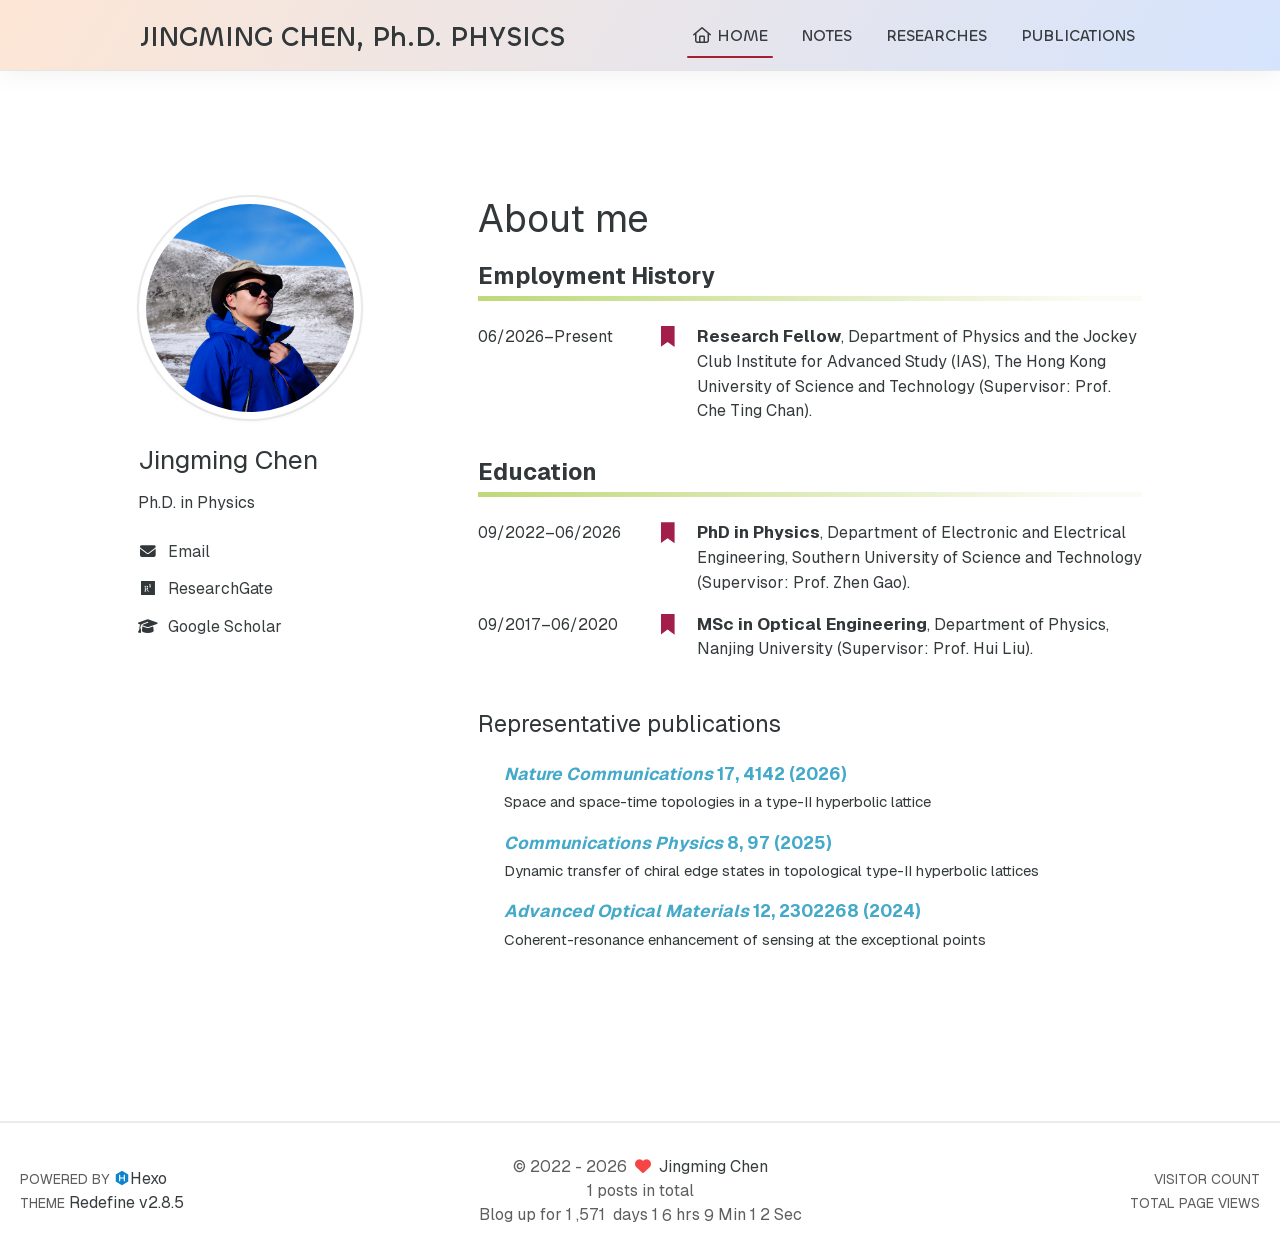
==== index.html @ dfb1746c "Site updated: 2026-08-11 18:48:01" ====
<!DOCTYPE html>
<html lang="en">
<head>
    <meta charset="utf-8">
    <meta name="viewport" content="width=device-width, initial-scale=1">
    <meta name="keywords" content="topological physics, photonics, acoustics, hyperbolic lattices">
    
    <meta name="author" content="Jingming Chen">
    
    <!-- Completely eliminate flash of wrong theme -->
    <script>
        (function() {
            const THEME_KEY = "REDEFINE-THEME-STATUS";
            const DARK = "dark", LIGHT = "light";
            
            // Get preferred theme
            function getTheme() {
                try {
                    const saved = localStorage.getItem(THEME_KEY);
                    if (saved) {
                        const { isDark } = JSON.parse(saved);
                        return isDark ? DARK : LIGHT;
                    }
                } catch (e) {}
                
                return matchMedia("(prefers-color-scheme: dark)").matches ? DARK : LIGHT;
            }
            
            // Apply theme to document
            function applyTheme(theme) {
                const isDark = theme === DARK;
                const root = document.documentElement;
                
                // Set data attribute for CSS variables
                root.setAttribute("data-theme", theme);
                
                // Set classes for compatibility
                root.classList.add(theme);
                root.classList.remove(isDark ? LIGHT : DARK);
                root.style.colorScheme = theme;
            }
            
            // Initial application
            const theme = getTheme();
            applyTheme(theme);
            
            // Listen for system preference changes
            matchMedia("(prefers-color-scheme: dark)").addEventListener("change", ({ matches }) => {
                // Only update if using system preference (no localStorage entry)
                if (!localStorage.getItem(THEME_KEY)) {
                    applyTheme(matches ? DARK : LIGHT);
                }
            });
            
            // Set body classes once DOM is ready
            if (document.readyState !== "loading") {
                document.body.classList.add(theme + "-mode");
            } else {
                document.addEventListener("DOMContentLoaded", () => {
                    document.body.classList.add(theme + "-mode");
                    document.body.classList.remove((theme === DARK ? LIGHT : DARK) + "-mode");
                });
            }
        })();
    </script>
    
    <!-- Critical CSS to prevent flash -->
    <style>
        :root[data-theme="dark"] {
            --background-color: #202124;
            --background-color-transparent: rgba(32, 33, 36, 0.6);
            --second-background-color: #2d2e32;
            --third-background-color: #34353a;
            --third-background-color-transparent: rgba(32, 33, 36, 0.6);
            --primary-color: #0066CC;
            --first-text-color: #ffffff;
            --second-text-color: #eeeeee;
            --third-text-color: #bebec6;
            --fourth-text-color: #999999;
            --default-text-color: #bebec6;
            --invert-text-color: #373D3F;
            --border-color: rgba(255, 255, 255, 0.08);
            --selection-color: #0066CC;
            --shadow-color-1: rgba(255, 255, 255, 0.08);
            --shadow-color-2: rgba(255, 255, 255, 0.05);
        }
        
        :root[data-theme="light"] {
            --background-color: #fff;
            --background-color-transparent: rgba(255, 255, 255, 0.6);
            --second-background-color: #f8f8f8;
            --third-background-color: #f2f2f2;
            --third-background-color-transparent: rgba(241, 241, 241, 0.6);
            --primary-color: #0066CC;
            --first-text-color: #16171a;
            --second-text-color: #2f3037;
            --third-text-color: #5e5e5e;
            --fourth-text-color: #eeeeee;
            --default-text-color: #373D3F;
            --invert-text-color: #bebec6;
            --border-color: rgba(0, 0, 0, 0.08);
            --selection-color: #0066CC;
            --shadow-color-1: rgba(0, 0, 0, 0.08);
            --shadow-color-2: rgba(0, 0, 0, 0.05);
        }
        
        body {
            background-color: var(--background-color);
            color: var(--default-text-color);
        }
        
        /* Apply body classes as soon as DOM is ready */
        :root[data-theme="dark"] body {
            background-color: var(--background-color);
            color: var(--default-text-color);
        }
    </style>
    
    <!-- preconnect -->
    <link rel="preconnect" href="https://fonts.googleapis.com">
    <link rel="preconnect" href="https://fonts.gstatic.com" crossorigin>

    
    <!--- Seo Part-->
    
    <link rel="canonical" href="https://chenjingmingphy24.com/"/>
    <meta name="robots" content="index,follow">
    <meta name="googlebot" content="index,follow">
    <meta name="revisit-after" content="1 days">
    
    
    
        
        <meta name="description" content="Personal academic website of Jingming Chen.">
<meta property="og:type" content="website">
<meta property="og:title" content="JINGMING CHEN, Ph.D. PHYSICS">
<meta property="og:url" content="https://chenjingmingphy24.com/index.html">
<meta property="og:site_name" content="JINGMING CHEN, Ph.D. PHYSICS">
<meta property="og:description" content="Personal academic website of Jingming Chen.">
<meta property="og:locale" content="en_US">
<meta property="og:image" content="https://chenjingmingphy24.com/images/redefine-og.webp">
<meta property="article:author" content="Jingming Chen">
<meta property="article:tag" content="topological physics, photonics, acoustics, hyperbolic lattices">
<meta name="twitter:card" content="summary">
<meta name="twitter:image" content="https://chenjingmingphy24.com/images/redefine-og.webp">
    
    
    <!--- Icon Part-->
    <link rel="icon" type="image/png" href="/images/redefine-favicon.svg" sizes="192x192">
    <link rel="apple-touch-icon" sizes="180x180" href="/images/redefine-favicon.svg">
    <meta name="theme-color" content="#A31F34">
    <link rel="shortcut icon" href="/images/redefine-favicon.svg">
    <!--- Page Info-->
    
    <title>
        
            JINGMING CHEN, Ph.D. PHYSICS - Redefine Your Hexo Journey.
        
    </title>

    
<link rel="stylesheet" href="/fonts/Chillax/chillax.css">


    <!--- Inject Part-->
    

    
<link rel="stylesheet" href="/css/style.css">


    
        
<link rel="stylesheet" href="/css/build/tailwind.css">

    

    
<link rel="stylesheet" href="/fonts/GeistMono/geist-mono.css">

    
<link rel="stylesheet" href="/fonts/Geist/geist.css">

    <!--- Font Part-->
    
    
    
    
    
    

    <script id="hexo-configurations">
    window.config = {"hostname":"chenjingmingphy24.com","root":"/","language":"en"};
    window.theme = {"articles":{"style":{"font_size":"16px","line_height":1.5,"image_border_radius":"14px","image_alignment":"center","image_caption":false,"link_icon":true,"delete_mask":false,"title_alignment":"left","headings_top_spacing":{"h1":"3.2rem","h2":"2.4rem","h3":"1.9rem","h4":"1.6rem","h5":"1.4rem","h6":"1.3rem"}},"word_count":{"enable":true,"count":true,"min2read":true},"author_label":{"enable":true,"auto":false,"list":[]},"code_block":{"copy":true,"style":"mac","highlight_theme":{"light":"github","dark":"vs2015"},"font":{"enable":false,"family":null,"url":null}},"toc":{"enable":true,"max_depth":3,"number":false,"expand":true,"init_open":true},"copyright":{"enable":true,"default":"cc_by_nc_sa"},"lazyload":true,"pangu_js":false,"recommendation":{"enable":false,"title":"推荐阅读","limit":3,"mobile_limit":2,"placeholder":"/images/wallhaven-wqery6-light.webp","skip_dirs":[]}},"colors":{"primary":"#A31F34","secondary":null,"default_mode":"light"},"global":{"fonts":{"chinese":{"enable":false,"family":null,"url":null},"english":{"enable":false,"family":null,"url":null},"title":{"enable":false,"family":null,"url":null}},"content_max_width":"1200px","sidebar_width":"210px","hover":{"shadow":true,"scale":false},"scroll_progress":{"bar":false,"percentage":true},"website_counter":{"url":"https://cn.vercount.one/js","enable":true,"site_pv":true,"site_uv":true,"post_pv":true},"single_page":true,"preloader":{"enable":false,"custom_message":null},"side_tools":{"gear_rotation":true,"auto_expand":false},"open_graph":{"enable":true,"image":"/images/redefine-og.webp","description":"Personal academic website of Jingming Chen."},"google_analytics":{"enable":false,"id":null}},"home_banner":{"enable":false,"style":"fixed","image":{"light":"/images/wallhaven-wqery6-light.webp","dark":"/images/wallhaven-wqery6-dark.webp"},"title":"Welcome to Jingming Chen's Page","subtitle":{"text":[],"hitokoto":{"enable":false,"show_author":false,"api":"https://v1.hitokoto.cn"},"typing_speed":100,"backing_speed":80,"starting_delay":500,"backing_delay":1500,"loop":true,"smart_backspace":true},"text_color":{"light":"#fff","dark":"#d1d1b6"},"text_style":{"title_size":"2.8rem","subtitle_size":"1.5rem","line_height":1.2},"custom_font":{"enable":false,"family":null,"url":null},"social_links":{"enable":false,"style":"default","links":{"github":null,"instagram":null,"zhihu":null,"twitter":null,"email":null},"qrs":{"weixin":null}}},"plugins":{"feed":{"enable":false},"aplayer":{"enable":false,"type":"fixed","audios":[{"name":null,"artist":null,"url":null,"cover":null,"lrc":null}]},"mermaid":{"enable":false,"version":"11.4.1"}},"version":"2.8.5","navbar":{"auto_hide":false,"color":{"left":"#f78736","right":"#367df7","transparency":35},"width":{"home":"1200px","pages":"1000px"},"links":{"Home":{"path":"/","icon":"fa-regular fa-house"},"Notes":{"path":"/categories/notes"},"Researches":{"path":"/categories/researches"},"Publications":{"path":"/publications/"}},"search":{"enable":false,"preload":true}},"page_templates":{"friends_column":2,"tags_style":"blur"},"home":{"sidebar":{"enable":false,"position":"left","first_item":"menu","announcement":null,"show_on_mobile":true,"links":null},"article_date_format":"auto","excerpt_length":200,"categories":{"enable":true,"limit":3},"tags":{"enable":true,"limit":3}},"footerStart":"2022/8/17 11:45:14"};
    window.lang_ago = {"second":"%s seconds ago","minute":"%s minutes ago","hour":"%s hours ago","day":"%s days ago","week":"%s weeks ago","month":"%s months ago","year":"%s years ago"};
    window.data = {"masonry":false};
  </script>
    
    <!--- Fontawesome Part-->
    
<link rel="stylesheet" href="/fontawesome/fontawesome.min.css">

    
<link rel="stylesheet" href="/fontawesome/brands.min.css">

    
<link rel="stylesheet" href="/fontawesome/solid.min.css">

    
<link rel="stylesheet" href="/fontawesome/regular.min.css">

    
    
    
    
<meta name="generator" content="Hexo 7.3.0"></head>



<body>
	<div class="progress-bar-container">
	

	
	<span class="pjax-progress-bar"></span>
	<!--        <span class="swup-progress-icon">-->
	<!--            <i class="fa-solid fa-circle-notch fa-spin"></i>-->
	<!--        </span>-->
	
</div>

<main class="page-container" id="swup">

	

	<div class="main-content-container flex flex-col justify-between min-h-dvh">
		<div class="main-content-header">
			<header class="navbar-container px-6 md:px-12">
    <div class="navbar-content transition-navbar ">
        <div class="left">
            
            <a class="logo-title" href="/">
                <h1>
                JINGMING CHEN, Ph.D. PHYSICS
                </h1>
            </a>
        </div>

        <div class="right">
            <!-- PC -->
            <div class="desktop">
                <ul class="navbar-list">
                    
                        
                            

                            <li class="navbar-item">
                                <!-- Menu -->
                                <a class="active"
                                   href="/"
                                        >
                                    <i class="fa-regular fa-house fa-fw"></i>
                                    HOME
                                    
                                </a>

                                <!-- Submenu -->
                                
                            </li>
                    
                        
                            

                            <li class="navbar-item">
                                <!-- Menu -->
                                <a class=""
                                   href="/categories/notes"
                                        >
                                    
                                    NOTES
                                    
                                </a>

                                <!-- Submenu -->
                                
                            </li>
                    
                        
                            

                            <li class="navbar-item">
                                <!-- Menu -->
                                <a class=""
                                   href="/categories/researches"
                                        >
                                    
                                    RESEARCHES
                                    
                                </a>

                                <!-- Submenu -->
                                
                            </li>
                    
                        
                            

                            <li class="navbar-item">
                                <!-- Menu -->
                                <a class=""
                                   href="/publications/"
                                        >
                                    
                                    PUBLICATIONS
                                    
                                </a>

                                <!-- Submenu -->
                                
                            </li>
                    
                    
                </ul>
            </div>
            <!-- Mobile -->
            <div class="mobile">
                
                <div class="icon-item navbar-bar">
                    <div class="navbar-bar-middle"></div>
                </div>
            </div>
        </div>
    </div>

    <!-- Mobile sheet -->
    <div class="navbar-drawer h-dvh w-full absolute top-0 left-0 bg-background-color flex flex-col justify-between">
        <ul class="drawer-navbar-list flex flex-col px-4 justify-center items-start">
            
                
                    

                    <li class="drawer-navbar-item text-base my-1.5 flex flex-col w-full">
                        
                        <a class="py-1.5 px-2 flex flex-row items-center justify-between gap-1 hover:!text-primary active:!text-primary text-2xl font-semibold group border-b border-border-color hover:border-primary w-full active"
                           href="/"
                        >
                            <span>
                                HOME
                            </span>
                            
                                <i class="fa-regular fa-house fa-sm fa-fw"></i>
                            
                        </a>
                        

                        
                    </li>
            
                
                    

                    <li class="drawer-navbar-item text-base my-1.5 flex flex-col w-full">
                        
                        <a class="py-1.5 px-2 flex flex-row items-center justify-between gap-1 hover:!text-primary active:!text-primary text-2xl font-semibold group border-b border-border-color hover:border-primary w-full "
                           href="/categories/notes"
                        >
                            <span>
                                NOTES
                            </span>
                            
                        </a>
                        

                        
                    </li>
            
                
                    

                    <li class="drawer-navbar-item text-base my-1.5 flex flex-col w-full">
                        
                        <a class="py-1.5 px-2 flex flex-row items-center justify-between gap-1 hover:!text-primary active:!text-primary text-2xl font-semibold group border-b border-border-color hover:border-primary w-full "
                           href="/categories/researches"
                        >
                            <span>
                                RESEARCHES
                            </span>
                            
                        </a>
                        

                        
                    </li>
            
                
                    

                    <li class="drawer-navbar-item text-base my-1.5 flex flex-col w-full">
                        
                        <a class="py-1.5 px-2 flex flex-row items-center justify-between gap-1 hover:!text-primary active:!text-primary text-2xl font-semibold group border-b border-border-color hover:border-primary w-full "
                           href="/publications/"
                        >
                            <span>
                                PUBLICATIONS
                            </span>
                            
                        </a>
                        

                        
                    </li>
            

            
            
        </ul>

        <div class="statistics flex justify-around my-2.5">
    <a class="item tag-count-item flex flex-col justify-center items-center w-20" href="/tags">
        <div class="number text-2xl sm:text-xl text-second-text-color font-semibold">0</div>
        <div class="label text-third-text-color text-sm">Tags</div>
    </a>
    <a class="item tag-count-item flex flex-col justify-center items-center w-20" href="/categories">
        <div class="number text-2xl sm:text-xl text-second-text-color font-semibold">1</div>
        <div class="label text-third-text-color text-sm">Categories</div>
    </a>
    <a class="item tag-count-item flex flex-col justify-center items-center w-20" href="/archives">
        <div class="number text-2xl sm:text-xl text-second-text-color font-semibold">1</div>
        <div class="label text-third-text-color text-sm">Posts</div>
    </a>
</div>
    </div>

    <div class="window-mask"></div>

</header>


		</div>

		<div class="main-content-body transition-fade-up">
			

			<div class="main-content">
				<style>
  .academic-home {
    --academic-accent: #45a9c9;
    --academic-accent-hover: #2383a2;
    display: grid;
    grid-template-columns: 250px minmax(0, 1fr);
    gap: clamp(48px, 7vw, 92px);
    align-items: start;
    padding: clamp(42px, 7vw, 88px) 10px clamp(52px, 8vw, 96px);
  }

  .academic-profile {
    color: var(--default-text-color);
  }

  .academic-avatar-frame {
    width: 224px;
    height: 224px;
    margin-bottom: 24px;
    padding: 7px;
    overflow: hidden;
    background: var(--background-color);
    border: 1px solid var(--border-color);
    border-radius: 50%;
    box-shadow: var(--redefine-box-shadow-flat);
  }

  .academic-avatar-frame img {
    display: block;
    width: 100%;
    height: 100%;
    object-fit: cover;
    border-radius: 50%;
  }

  .academic-profile h1 {
    margin: 0 0 14px;
    color: var(--first-text-color);
    font-size: 1.65rem;
    line-height: 1.25;
  }

  .academic-role {
    margin: 0 0 24px;
    color: var(--second-text-color);
    font-size: 1rem;
    line-height: 1.55;
  }

  .academic-contact-list {
    display: flex;
    flex-direction: column;
    gap: 14px;
  }

  .academic-contact-list a {
    display: inline-flex;
    gap: 10px;
    align-items: center;
    width: fit-content;
    color: var(--second-text-color);
    font-size: 0.98rem;
    text-decoration: none;
  }

  .academic-contact-list a:hover {
    color: var(--academic-accent);
  }

  .academic-contact-list i {
    width: 20px;
    color: var(--first-text-color);
    text-align: center;
  }

  .academic-about {
    min-width: 0;
    color: var(--second-text-color);
  }

  .academic-about section + section {
    margin-top: 48px;
  }

  .academic-about h2 {
    margin: 0 0 20px;
    color: var(--first-text-color);
    font-size: clamp(1.8rem, 3vw, 2.45rem);
    line-height: 1.2;
  }

  .academic-about p {
    margin: 0 0 22px;
    font-size: 1.08rem;
    line-height: 1.78;
    text-align: justify;
  }

  .academic-cv-section + .academic-cv-section {
    margin-top: 34px;
  }

  .academic-cv-heading {
    margin: 0 0 22px;
    padding: 0 0 5px;
    color: var(--first-text-color);
    font-size: 1.45rem;
    font-weight: 750;
    line-height: 1.25;
    border-bottom: 5px solid transparent;
    border-image: linear-gradient(90deg, #bfd879 0%, rgba(191, 216, 121, 0.08) 92%) 1;
  }

  .academic-cv-list {
    display: flex;
    flex-direction: column;
    gap: 15px;
  }

  .academic-cv-item {
    display: grid;
    grid-template-columns: 165px 18px minmax(0, 1fr);
    gap: 18px;
    align-items: start;
  }

  .academic-cv-date {
    padding-top: 2px;
    color: var(--first-text-color);
    font-size: 0.98rem;
    line-height: 1.55;
    white-space: nowrap;
  }

  .academic-cv-marker {
    display: block;
    width: 14px;
    height: 21px;
    margin-top: 3px;
    background: #a31f4b;
    clip-path: polygon(0 0, 100% 0, 100% 100%, 50% 76%, 0 100%);
  }

  .academic-cv-details {
    color: var(--second-text-color);
    font-size: 1rem;
    line-height: 1.55;
  }

  .academic-cv-details strong {
    color: var(--first-text-color);
    font-size: 1.06rem;
    font-weight: 750;
  }

  .academic-featured h2 {
    margin-bottom: 22px;
    font-size: 1.48rem;
  }

  .academic-publications {
    margin: 0;
    padding-left: 1.35rem;
  }

  .academic-publications li {
    margin-bottom: 16px;
    padding-left: 5px;
    color: var(--second-text-color);
    line-height: 1.55;
  }

  .academic-publications a {
    color: var(--academic-accent);
    font-size: 1.08rem;
    font-weight: 700;
    text-decoration: none;
  }

  .academic-publications a:hover {
    color: var(--academic-accent-hover);
    text-decoration: underline;
    text-underline-offset: 3px;
  }

  .academic-publications em {
    font-weight: 700;
  }

  .academic-publication-title {
    display: block;
    margin-top: 3px;
    color: var(--second-text-color);
    font-size: 0.93rem;
    font-weight: 400;
  }

  @media (max-width: 760px) {
    .academic-home {
      display: block;
      padding: 30px 8px 58px;
    }

    .academic-profile {
      margin-bottom: 48px;
      text-align: center;
    }

    .academic-avatar-frame {
      width: 190px;
      height: 190px;
      margin: 0 auto 22px;
    }

    .academic-contact-list {
      align-items: center;
    }

    .academic-about h2 {
      font-size: 1.8rem;
    }

    .academic-about p {
      font-size: 1rem;
      line-height: 1.7;
      text-align: left;
    }

    .academic-cv-heading {
      margin-bottom: 18px;
      font-size: 1.3rem;
    }

    .academic-cv-list {
      gap: 20px;
    }

    .academic-cv-item {
      grid-template-columns: 16px minmax(0, 1fr);
      gap: 5px 12px;
    }

    .academic-cv-date {
      grid-column: 1 / -1;
      padding: 0;
      font-size: 0.9rem;
    }

    .academic-cv-marker {
      grid-column: 1;
      width: 12px;
      height: 19px;
    }

    .academic-cv-details {
      grid-column: 2;
      font-size: 0.96rem;
      line-height: 1.6;
    }

    .academic-featured h2 {
      font-size: 1.38rem;
    }
  }
</style>

<div class="academic-home">
  <aside class="academic-profile" aria-label="Profile and contact information">
    <div class="academic-avatar-frame">
      <img src="/images/jingming-avatar.png" alt="Jingming Chen">
    </div>

    <h1>Jingming Chen</h1>
    <p class="academic-role">Ph.D. in Physics</p>

    <nav class="academic-contact-list" aria-label="Contact links">
      <a href="mailto:chenjingming@ust.hk">
        <i class="fa-solid fa-envelope" aria-hidden="true"></i>
        <span>Email</span>
      </a>
      <a href="https://www.researchgate.net/profile/Jingming-Chen-2?ev=hdr_xprf" target="_blank" rel="noopener noreferrer">
        <i class="fa-brands fa-researchgate" aria-hidden="true"></i>
        <span>ResearchGate</span>
      </a>
      <a href="https://scholar.google.com/citations?user=1bDGg5IAAAAJ&amp;hl=zh-CN" target="_blank" rel="noopener noreferrer">
        <i class="fa-solid fa-graduation-cap" aria-hidden="true"></i>
        <span>Google Scholar</span>
      </a>
    </nav>
  </aside>

  <main class="academic-about">
    <section aria-labelledby="about-me-heading">
      <h2 id="about-me-heading">About me</h2>
      <div class="academic-cv-section">
        <h3 class="academic-cv-heading">Employment History</h3>
        <div class="academic-cv-list">
          <div class="academic-cv-item">
            <time class="academic-cv-date">06/2026&ndash;Present</time>
            <span class="academic-cv-marker" aria-hidden="true"></span>
            <div class="academic-cv-details"><strong>Research Fellow</strong>, Department of Physics and the Jockey Club Institute for Advanced Study (IAS), The Hong Kong University of Science and Technology (Supervisor: Prof. Che Ting Chan).</div>
          </div>
        </div>
      </div>

      <div class="academic-cv-section">
        <h3 class="academic-cv-heading">Education</h3>
        <div class="academic-cv-list">
          <div class="academic-cv-item">
            <time class="academic-cv-date">09/2022&ndash;06/2026</time>
            <span class="academic-cv-marker" aria-hidden="true"></span>
            <div class="academic-cv-details"><strong>PhD in Physics</strong>, Department of Electronic and Electrical Engineering, Southern University of Science and Technology (Supervisor: Prof. Zhen Gao).</div>
          </div>
          <div class="academic-cv-item">
            <time class="academic-cv-date">09/2017&ndash;06/2020</time>
            <span class="academic-cv-marker" aria-hidden="true"></span>
            <div class="academic-cv-details"><strong>MSc in Optical Engineering</strong>, Department of Physics, Nanjing University (Supervisor: Prof. Hui Liu).</div>
          </div>
        </div>
      </div>
    </section>

    <section class="academic-featured" aria-labelledby="featured-publications-heading">
      <h2 id="featured-publications-heading">Representative publications</h2>
      <ul class="academic-publications">
        <li>
          <a href="https://doi.org/10.1038/s41467-026-70706-7" target="_blank" rel="noopener noreferrer"><em>Nature Communications</em>&nbsp;17, 4142 (2026)</a>
          <span class="academic-publication-title">Space and space-time topologies in a type-II hyperbolic lattice</span>
        </li>
        <li>
          <a href="https://doi.org/10.1038/s42005-025-01990-w" target="_blank" rel="noopener noreferrer"><em>Communications Physics</em>&nbsp;8, 97 (2025)</a>
          <span class="academic-publication-title">Dynamic transfer of chiral edge states in topological type-II hyperbolic lattices</span>
        </li>
        <li>
          <a href="https://doi.org/10.1002/adom.202302268" target="_blank" rel="noopener noreferrer"><em>Advanced Optical Materials</em>&nbsp;12, 2302268 (2024)</a>
          <span class="academic-publication-title">Coherent-resonance enhancement of sensing at the exceptional points</span>
        </li>
      </ul>
    </section>
  </main>
</div>

			</div>

			
		</div>

		<div class="main-content-footer">
			<footer class="footer mt-5 py-5 h-auto text-base text-third-text-color relative border-t-2 border-t-border-color">
    <div class="info-container py-3 text-center">
        
        <div class="text-center">
            &copy;
            
              <span>2022</span>
              -
            
            2026&nbsp;&nbsp;<i class="fa-solid fa-heart fa-beat" style="--fa-animation-duration: 0.5s; color: #f54545"></i>&nbsp;&nbsp;<a href="/">Jingming Chen</a>
            
                
                <p class="post-count space-x-0.5">
                    <span>
                        1 posts in total
                    </span>
                    
                </p>
            
        </div>
        
            <script data-swup-reload-script src="https://cn.vercount.one/js"></script>
            <div class="relative text-center lg:absolute lg:right-[20px] lg:top-1/2 lg:-translate-y-1/2 lg:text-right">
                
                    <span id="busuanzi_container_site_uv" class="lg:!block">
                        <span class="text-sm">VISITOR COUNT</span>
                        <span id="busuanzi_value_site_uv"></span>
                    </span>
                
                
                    <span id="busuanzi_container_site_pv" class="lg:!block">
                        <span class="text-sm">TOTAL PAGE VIEWS</span>
                        <span id="busuanzi_value_site_pv"></span>
                    </span>
                
            </div>
        
        <div class="relative text-center lg:absolute lg:left-[20px] lg:top-1/2 lg:-translate-y-1/2 lg:text-left">
            <span class="lg:block text-sm">POWERED BY <?xml version="1.0" encoding="utf-8"?><!DOCTYPE svg PUBLIC "-//W3C//DTD SVG 1.1//EN" "http://www.w3.org/Graphics/SVG/1.1/DTD/svg11.dtd"><svg class="relative top-[2px] inline-block align-baseline" version="1.1" id="圖層_1" xmlns="http://www.w3.org/2000/svg" xmlns:xlink="http://www.w3.org/1999/xlink" x="0px" y="0px" width="1rem" height="1rem" viewBox="0 0 512 512" enable-background="new 0 0 512 512" xml:space="preserve"><path fill="#0E83CD" d="M256.4,25.8l-200,115.5L56,371.5l199.6,114.7l200-115.5l0.4-230.2L256.4,25.8z M349,354.6l-18.4,10.7l-18.6-11V275H200v79.6l-18.4,10.7l-18.6-11v-197l18.5-10.6l18.5,10.8V237h112v-79.6l18.5-10.6l18.5,10.8V354.6z"/></svg><a target="_blank" class="text-base" href="https://hexo.io">Hexo</a></span>
            <span class="text-sm lg:block">THEME&nbsp;<a class="text-base" target="_blank" href="https://github.com/EvanNotFound/hexo-theme-redefine">Redefine v2.8.5</a></span>
        </div>
        
        
            <div>
                Blog up for <span class="odometer" id="runtime_days" ></span> days <span class="odometer" id="runtime_hours"></span> hrs <span class="odometer" id="runtime_minutes"></span> Min <span class="odometer" id="runtime_seconds"></span> Sec
            </div>
        
        
            <script data-swup-reload-script>
                try {
                    function odometer_init() {
                    const elements = document.querySelectorAll('.odometer');
                    elements.forEach(el => {
                        new Odometer({
                            el,
                            format: '( ddd).dd',
                            duration: 200
                        });
                    });
                    }
                    odometer_init();
                } catch (error) {}
            </script>
        
        
        
    </div>  
</footer>
		</div>
	</div>

	

	<div class="right-side-tools-container">
		<div class="side-tools-container">
	<ul class="hidden-tools-list">
		<li class="right-bottom-tools tool-font-adjust-plus flex justify-center items-center">
			<i class="fa-regular fa-magnifying-glass-plus"></i>
		</li>

		<li class="right-bottom-tools tool-font-adjust-minus flex justify-center items-center">
			<i class="fa-regular fa-magnifying-glass-minus"></i>
		</li>

		<li class="right-bottom-tools tool-dark-light-toggle flex justify-center items-center">
			<i class="fa-regular fa-moon"></i>
		</li>

		<!-- rss -->
		

		

		<li class="right-bottom-tools tool-scroll-to-bottom flex justify-center items-center">
			<i class="fa-regular fa-arrow-down"></i>
		</li>
	</ul>

	<ul class="visible-tools-list">
		<li class="right-bottom-tools toggle-tools-list flex justify-center items-center">
			<i class="fa-regular fa-cog fa-spin"></i>
		</li>
		
		<li class="right-bottom-tools tool-scroll-to-top flex justify-center items-center">
			<i class="arrow-up fas fa-arrow-up"></i>
			<span class="percent"></span>
		</li>
		
		
	</ul>
</div>
	</div>

	<div class="image-viewer-container">
	<img src="">
</div>

	

</main>



<script src="/js/build/libs/Swup.min.js"></script>

<script src="/js/build/libs/SwupSlideTheme.min.js"></script>

<script src="/js/build/libs/SwupScriptsPlugin.min.js"></script>

<script src="/js/build/libs/SwupProgressPlugin.min.js"></script>

<script src="/js/build/libs/SwupScrollPlugin.min.js"></script>

<script src="/js/build/libs/SwupPreloadPlugin.min.js"></script>

<script>
    const swup = new Swup({
        plugins: [
            new SwupScriptsPlugin({
                optin: true,
            }),
            new SwupProgressPlugin(),
            new SwupScrollPlugin({
                offset: 80,
            }),
            new SwupSlideTheme({
                mainElement: ".main-content-body",
            }),
            new SwupPreloadPlugin(),
        ],
        containers: ["#swup"],
    });
</script>




	
<script src="/js/build/tools/imageViewer.js" type="module"></script>

<script src="/js/build/utils.js" type="module"></script>

<script src="/js/build/main.js" type="module"></script>

<script src="/js/build/layouts/navbarShrink.js" type="module"></script>

<script src="/js/build/tools/scrollTopBottom.js" type="module"></script>

<script src="/js/build/tools/lightDarkSwitch.js" type="module"></script>

<script src="/js/build/layouts/categoryList.js" type="module"></script>





    
<script src="/js/build/tools/codeBlock.js" type="module"></script>




    
<script src="/js/build/layouts/lazyload.js" type="module"></script>




    
<script src="/js/build/tools/runtime.js"></script>

    
<script src="/js/build/libs/odometer.min.js"></script>

    
<link rel="stylesheet" href="/assets/odometer-theme-minimal.css">




  
<script src="/js/build/libs/Typed.min.js"></script>

  
<script src="/js/build/plugins/typed.js" type="module"></script>








    
<script src="/js/build/libs/anime.min.js"></script>





    
<script src="/js/build/tools/tocToggle.js" type="module" data-swup-reload-script=""></script>

<script src="/js/build/layouts/toc.js" type="module" data-swup-reload-script=""></script>

<script src="/js/build/plugins/tabs.js" type="module" data-swup-reload-script=""></script>




<script src="/js/build/libs/moment-with-locales.min.js" data-swup-reload-script=""></script>


<script src="/js/build/layouts/essays.js" type="module" data-swup-reload-script=""></script>





	
</body>

</html>
---- fonts/Chillax/chillax.css ----
/**
 * @license
 *
 * Font Family: Chillax
 * Designed by: Manushi Parikh
 * URL: https://www.fontshare.com/fonts/chillax
 * © 2023 Indian Type Foundry
 *
 * Font Style:
 * Chillax Variable(Variable font)
 *
*/


/**
* This is a variable font
* You can controll variable axes as shown below:
* font-variation-settings: 'wght' 700.0;
*
* available axes:

* 'wght' (range from 200.0 to 700.0)

*/

@font-face {
    font-family: 'Chillax-Variable';
    src:local('Chillax-Variable'),
        local('ChillaxVariable'),
        local('Chillax Variable'),
        local('Chillax'),
        url('Chillax-Variable.woff2') format('woff2'),
        url('Chillax-Variable.woff') format('woff'),
        url('Chillax-Variable.ttf') format('truetype');
    font-weight: 200 700;
    font-display: swap;
    font-style: normal;
}
---- css/style.css ----
.title-hover-animation {
  display: inline-block;
  position: relative;
  border-bottom: none;
  line-height: 1.3;
  vertical-align: top;
  color: var(--second-text-color);
}
.title-hover-animation::before {
  content: '';
  position: absolute;
  width: 100%;
  height: 2px;
  bottom: -4px;
  left: 0;
  background-color: var(--second-text-color);
  visibility: hidden;
  transform: scaleX(0);
  transition-property: color, background, box-shadow, border-color, visibility, transform;
  transition-delay: 0s, 0s, 0s, 0s, 0s, 0s;
  transition-duration: 0.2s, 0.2s, 0.2s, 0.2s, 0.2s, 0.2s;
  transition-timing-function: ease, ease, ease, ease, ease-in-out, ease-in-out;
}
@-moz-keyframes fade-in-down {
  0% {
    opacity: 0;
    transform: translateY(-50px);
  }
  100% {
    opacity: 1;
    transform: translateY(0);
  }
}
@-webkit-keyframes fade-in-down {
  0% {
    opacity: 0;
    transform: translateY(-50px);
  }
  100% {
    opacity: 1;
    transform: translateY(0);
  }
}
@-o-keyframes fade-in-down {
  0% {
    opacity: 0;
    transform: translateY(-50px);
  }
  100% {
    opacity: 1;
    transform: translateY(0);
  }
}
@keyframes fade-in-down {
  0% {
    opacity: 0;
    transform: translateY(-50px);
  }
  100% {
    opacity: 1;
    transform: translateY(0);
  }
}
@-moz-keyframes icon-animate {
  0%, 100% {
    transform: scale(1);
  }
  10%, 30% {
    transform: scale(0.88);
  }
  20%, 40%, 60%, 80% {
    transform: scale(1.08);
  }
  50%, 70% {
    transform: scale(1.08);
  }
}
@-webkit-keyframes icon-animate {
  0%, 100% {
    transform: scale(1);
  }
  10%, 30% {
    transform: scale(0.88);
  }
  20%, 40%, 60%, 80% {
    transform: scale(1.08);
  }
  50%, 70% {
    transform: scale(1.08);
  }
}
@-o-keyframes icon-animate {
  0%, 100% {
    transform: scale(1);
  }
  10%, 30% {
    transform: scale(0.88);
  }
  20%, 40%, 60%, 80% {
    transform: scale(1.08);
  }
  50%, 70% {
    transform: scale(1.08);
  }
}
@keyframes icon-animate {
  0%, 100% {
    transform: scale(1);
  }
  10%, 30% {
    transform: scale(0.88);
  }
  20%, 40%, 60%, 80% {
    transform: scale(1.08);
  }
  50%, 70% {
    transform: scale(1.08);
  }
}
:root {
  --background-color: #fff;
  --background-color-transparent: rgba(255,255,255,0.6);
  --background-color-transparent-15: rgba(255,255,255,0.15);
  --background-color-transparent-40: rgba(255,255,255,0.4);
  --background-color-transparent-80: rgba(255,255,255,0.8);
  --second-background-color: #fafafa;
  --third-background-color: #f7f7f7;
  --third-background-color-transparent: rgba(241,241,241,0.6);
  --primary-color: #a31f34;
  --first-text-color: #323739;
  --second-text-color: #343a3c;
  --third-text-color: #5c6669;
  --fourth-text-color: #eaeced;
  --default-text-color: #373d3f;
  --invert-text-color: #bebec6;
  --border-color: rgba(0,0,0,0.08);
  --selection-color: #be243c;
  --shadow-color-1: rgba(0,0,0,0.08);
  --shadow-color-2: rgba(0,0,0,0.05);
  --shadow-hover-color: rgba(0,0,0,0.28);
  --scrollbar-color: #c1c1c1;
  --scrollbar-color-hover: #a1a1a1;
  --scroll-bar-bg-color: #fafafa;
  --link-color: #323739;
  --copyright-info-color: #c03;
  --avatar-background-color: #06c;
  --pjax-progress-bar-color: linear-gradient(45deg, #f10006, #ef5b00, #e59c01, #19ca05, #00cab5, #0264c8, #c303c3);
  --archive-timeline-last-child-color: linear-gradient(to bottom, #e8e8e8 60%, rgba(0,0,0,0) 100%) 1 100%;
  --note-blue-title-bg: #d6f7fb;
  --note-red-title-bg: #fde9e9;
  --note-cyan-title-bg: #e9fdf9;
  --note-green-title-bg: #e9fde9;
  --note-yellow-title-bg: #fdf9e9;
  --note-gray-title-bg: #f9f9f9;
  --note-type-title-bg: #fdf3e9;
  --note-black-title-bg: #e9e9e9;
  --note-purple-title-bg: #f9e9fd;
  --home-banner-text-color: #fff;
  --home-banner-icons-container-border-color: rgba(255,255,255,0.35);
  --home-banner-icons-container-background-color: rgba(255,255,255,0.3);
  --redefine-box-shadow: var(--shadow-color-2) 0px 6px 24px 0px, var(--shadow-color-1) 0px 0px 0px 1px;
  --redefine-box-shadow-hover: var(--shadow-color-2) 0px 6px 24px 0px, var(--shadow-color-1) 0px 0px 0px 1px, var(--shadow-color-1) 0px 0px 0px 1px inset;
  --redefine-box-shadow-flat: var(--shadow-color-2) 0px 1px 4px 0px, var(--shadow-color-1) 0px 0px 0px 1px;
  --redefine-box-shadow-flat-hover: var(--shadow-color-2) 0px 1px 4px 0px, var(--shadow-color-1) 0px 0px 0px 1px, var(--shadow-color-1) 0px 0px 0px 1px inset;
  --mermaid-theme: $mermaid-theme;
}
.light-mode {
  --background-color: #fff;
  --background-color-transparent: rgba(255,255,255,0.6);
  --background-color-transparent-15: rgba(255,255,255,0.15);
  --background-color-transparent-40: rgba(255,255,255,0.4);
  --background-color-transparent-80: rgba(255,255,255,0.8);
  --second-background-color: #fafafa;
  --third-background-color: #f7f7f7;
  --third-background-color-transparent: rgba(241,241,241,0.6);
  --primary-color: #a31f34;
  --first-text-color: #323739;
  --second-text-color: #343a3c;
  --third-text-color: #5c6669;
  --fourth-text-color: #eaeced;
  --default-text-color: #373d3f;
  --invert-text-color: #bebec6;
  --border-color: rgba(0,0,0,0.08);
  --selection-color: #be243c;
  --shadow-color-1: rgba(0,0,0,0.08);
  --shadow-color-2: rgba(0,0,0,0.05);
  --shadow-hover-color: rgba(0,0,0,0.28);
  --scrollbar-color: #c1c1c1;
  --scrollbar-color-hover: #a1a1a1;
  --scroll-bar-bg-color: #fafafa;
  --link-color: #323739;
  --copyright-info-color: #c03;
  --avatar-background-color: #06c;
  --pjax-progress-bar-color: linear-gradient(45deg, #f10006, #ef5b00, #e59c01, #19ca05, #00cab5, #0264c8, #c303c3);
  --archive-timeline-last-child-color: linear-gradient(to bottom, #e8e8e8 60%, rgba(0,0,0,0) 100%) 1 100%;
  --note-blue-title-bg: #d6f7fb;
  --note-red-title-bg: #fde9e9;
  --note-cyan-title-bg: #e9fdf9;
  --note-green-title-bg: #e9fde9;
  --note-yellow-title-bg: #fdf9e9;
  --note-gray-title-bg: #f9f9f9;
  --note-type-title-bg: #fdf3e9;
  --note-black-title-bg: #e9e9e9;
  --note-purple-title-bg: #f9e9fd;
  --home-banner-text-color: #fff;
  --home-banner-icons-container-border-color: rgba(255,255,255,0.35);
  --home-banner-icons-container-background-color: rgba(255,255,255,0.3);
  --redefine-box-shadow: var(--shadow-color-2) 0px 6px 24px 0px, var(--shadow-color-1) 0px 0px 0px 1px;
  --redefine-box-shadow-hover: var(--shadow-color-2) 0px 6px 24px 0px, var(--shadow-color-1) 0px 0px 0px 1px, var(--shadow-color-1) 0px 0px 0px 1px inset;
  --redefine-box-shadow-flat: var(--shadow-color-2) 0px 1px 4px 0px, var(--shadow-color-1) 0px 0px 0px 1px;
  --redefine-box-shadow-flat-hover: var(--shadow-color-2) 0px 1px 4px 0px, var(--shadow-color-1) 0px 0px 0px 1px, var(--shadow-color-1) 0px 0px 0px 1px inset;
  --mermaid-theme: $mermaid-theme;
}
.dark-mode {
  --background-color: #202124;
  --background-color-transparent: rgba(32,33,36,0.4);
  --background-color-transparent-15: rgba(32,33,36,0.15);
  --background-color-transparent-40: rgba(32,33,36,0.4);
  --background-color-transparent-80: rgba(32,33,36,0.8);
  --second-background-color: #242529;
  --third-background-color: #292b2f;
  --third-background-color-transparent: rgba(32,33,36,0.6);
  --primary-color: #a31f34;
  --first-text-color: #d2d2d7;
  --second-text-color: #cbcbd1;
  --third-text-color: #9595a2;
  --fourth-text-color: #36363e;
  --default-text-color: #bebec6;
  --invert-text-color: #373d3f;
  --border-color: rgba(255,255,255,0.08);
  --selection-color: #be243c;
  --shadow-color-1: rgba(255,255,255,0.08);
  --shadow-color-2: rgba(255,255,255,0.05);
  --shadow-hover-color: rgba(69,69,69,0.28);
  --scrollbar-color: #898989;
  --scrollbar-color-hover: #a1a1a1;
  --scroll-bar-bg-color: #2a2c30;
  --link-color: #c5c5cc;
  --copyright-info-color: #a30029;
  --avatar-background-color: #005cb8;
  --pjax-progress-bar-color: linear-gradient(45deg, #ea404a, #ea722f, #e9a71f, #67e559, #18ecec, #1b85f1, #ee1dee);
  --archive-timeline-last-child-color: linear-gradient(to bottom, #323232 60%, rgba(255,255,255,0) 100%) 1 100%;
  --note-blue-title-bg: #1e3e46;
  --note-red-title-bg: #4e1e1e;
  --note-cyan-title-bg: #1e4e4e;
  --note-green-title-bg: #1e4e1e;
  --note-yellow-title-bg: #4e4e1e;
  --note-gray-title-bg: #4e4e4e;
  --note-type-title-bg: #4e3a1e;
  --note-black-title-bg: #1e1e1e;
  --note-purple-title-bg: #4e1e4e;
  --home-banner-text-color: #d1d1b6;
  --home-banner-icons-container-border-color: rgba(197,197,197,0.35);
  --home-banner-icons-container-background-color: rgba(197,197,197,0.3);
  --redefine-box-shadow: var(--shadow-color-2) 0px 6px 24px 0px, var(--shadow-color-1) 0px 0px 0px 1px;
  --redefine-box-shadow-hover: var(--shadow-color-2) 0px 6px 24px 0px, var(--shadow-color-1) 0px 0px 0px 1px, var(--shadow-color-1) 0px 0px 0px 1px inset;
  --redefine-box-shadow-flat: var(--shadow-color-2) 0px 1px 4px 0px, var(--shadow-color-1) 0px 0px 0px 1px;
  --redefine-box-shadow-flat-hover: var(--shadow-color-2) 0px 1px 4px 0px, var(--shadow-color-1) 0px 0px 0px 1px, var(--shadow-color-1) 0px 0px 0px 1px inset;
  --mermaid-theme: $dark-mermaid-theme;
}
.redefine-box-shadow {
  box-shadow: var(--redefine-box-shadow);
}
.redefine-box-shadow-flat {
  box-shadow: var(--redefine-box-shadow-flat);
}
@media (min-width: 640px) {
  .redefine-box-shadow:hover {
    box-shadow: var(--redefine-box-shadow-hover);
  }
  .redefine-box-shadow-flat:hover {
    box-shadow: var(--redefine-box-shadow);
  }
}
.ellipsis {
  overflow: hidden;
  text-overflow: ellipsis;
  white-space: nowrap;
  width: 100%;
}
* {
  transition-property: color, background, box-shadow, border-color;
  transition-delay: 0s, 0s, 0s, 0s;
  transition-duration: 0.2s, 0.2s, 0.2s, 0.2s;
  transition-timing-function: ease, ease, ease, ease;
}
html,
body {
  position: relative;
  width: 100%;
  height: 100%;
  margin: 0;
  padding: 0;
  color: var(--default-text-color);
  background: var(--background-color);
  font-family: Geist Variable, Noto Sans SC, -apple-system, system-ui, Segoe UI, Roboto, Ubuntu, Cantarell, Noto Sans, sans-serif, BlinkMacSystemFont, Helvetica Neue, PingFang SC, Hiragino Sans GB, Microsoft YaHei, Arial;
  font-weight: 400;
  font-size: 16px;
  line-height: 1.5;
  --navbar-height: 70px;
}
html::-webkit-scrollbar,
body::-webkit-scrollbar {
  width: 14px;
  height: 8px;
  transition: all 0.2s ease;
  display: block;
}
html::-webkit-scrollbar-thumb,
body::-webkit-scrollbar-thumb {
  background: var(--scrollbar-color);
  border-radius: 18px;
  background-clip: content-box;
  border: 3px solid transparent;
}
html::-webkit-scrollbar-track,
body::-webkit-scrollbar-track {
  background-color: var(--scroll-bar-bg-color);
  border: 1px solid var(--shadow-color-1);
}
html::-webkit-scrollbar-thumb:hover,
body::-webkit-scrollbar-thumb:hover {
  background: var(--scrollbar-color-hover);
  border-radius: 18px;
  background-clip: content-box;
  border: 3px solid transparent;
}
@media (max-width: 768px) {
  html,
  body {
    font-size: 15.36px;
    line-height: 1.44;
  }
}
@media (max-width: 640px) {
  html,
  body {
    font-size: 14.4px;
    line-height: 1.35;
  }
}
html .navbar-shrink,
body .navbar-shrink {
  --navbar-height: 50.4px;
}
::selection {
  background: var(--selection-color);
  color: #fff;
}
ul,
ol,
li {
  list-style: none;
}
a {
  text-decoration: none;
  color: var(--default-text-color);
}
a i,
a span {
  color: var(--default-text-color);
}
a:hover,
a:active {
  text-decoration: none !important;
  color: var(--primary-color);
}
a:hover i,
a:active i,
a:hover span,
a:active span {
  color: var(--primary-color);
}
img[lazyload] {
  padding: 10px;
  margin: 20px auto !important;
  cursor: not-allowed;
  pointer-events: none;
}
button {
  padding: 0;
  margin: 0;
  border: 0;
  outline: none;
  cursor: pointer;
  background: transparent;
}
.btn {
  display: inline-block;
  position: relative;
  text-align: center;
  cursor: pointer;
  white-space: nowrap;
  padding: 8px 16px;
  background-color: var(--second-background-color) !important;
  border-radius: 14px !important;
  padding: 12px 16px !important;
  text-decoration: none !important;
  padding: 0;
  border-radius: 18px;
  box-sizing: border-box;
  background: var(--background-color);
  margin-bottom: 1rem;
  box-shadow: var(--redefine-box-shadow);
  box-shadow: var(--redefine-box-shadow-flat) !important;
  user-select: none;
  -moz-user-select: none;
  -webkit-user-select: none;
  -ms-user-select: none;
  box-shadow: var(--redefine-box-shadow);
  transition-property: color, background, box-shadow, border-color, transform;
  transition-delay: 0s, 0s, 0s, 0s, 0s;
  transition-duration: 0.2s, 0.2s, 0.2s, 0.2s, 0.2s;
  transition-timing-function: ease, ease, ease, ease, linear;
}
@media (max-width: 768px) {
  .btn {
    margin-bottom: 0.8rem;
  }
}
@media (max-width: 640px) {
  .btn {
    margin-bottom: 0.6rem;
  }
}
.btn:hover {
  box-shadow: var(--redefine-box-shadow-hover);
}
@media (max-width: 768px) {
  .btn {
    padding: -4;
    border-radius: 18px;
  }
}
@media (max-width: 640px) {
  .btn {
    padding: -8;
    border-radius: 18px;
  }
}
.btn:hover {
  box-shadow: var(--redefine-box-shadow-hover);
}
.btn:hover,
.btn:focus {
  color: var(--primary-color);
  background-color: var(--background-color) !important;
  box-shadow: var(--redefine-box-shadow) !important;
}
.btn:active {
  box-shadow: var(--redefine-box-shadow-flat) !important;
  transform: scale(0.95);
  transition: transform 0.1s ease;
  background-color: var(--third-background-color) !important;
}
.clear {
  clear: both;
}
.markdown-body {
  font-family: 'Geist Variable', -apple-system, BlinkMacSystemFont, 'PingFang SC', 'Microsoft YaHei', 'Heiti SC', 'WenQuanYi Micro Hei', sans-serif, sans-serif;
  font-size: 16px;
}
.markdown-body blockquote {
  box-sizing: border-box;
  margin: 20px 0;
  color: var(--default-text-color);
  background: var(--third-background-color);
  padding: 0 1rem 0 0.5rem;
  border-radius: 0 14px 14px 0;
  position: relative;
  border-left: 5px solid var(--default-text-color);
}
.markdown-body blockquote p,
.markdown-body blockquote ul,
.markdown-body blockquote ol {
  padding: 5px 5px 5px 10px;
}
.markdown-body p {
  line-height: 1.5;
  color: var(--default-text-color);
  font-weight: 400;
  margin-bottom: 1rem;
  margin-top: 0;
}
.markdown-body a {
  position: relative;
  outline: 0;
  text-decoration: underline;
  overflow-wrap: break-word;
  cursor: pointer;
  box-sizing: border-box;
  padding-bottom: 2px;
  text-underline-offset: 2px;
  text-decoration-color: var(--fourth-text-color);
  transition: text-decoration-color 0.2s ease;
}
.markdown-body a.link {
  padding-right: 0.1em;
}
.markdown-body a .fas,
.markdown-body a .far,
.markdown-body a fab {
  margin: 0 2px 0 6px;
  position: relative;
  color: var(--third-text-color);
  font-size: 0.88rem;
}
.markdown-body a .link-icon {
  transition: transform 0.2s ease;
}
.markdown-body a:hover,
.markdown-body a:focus {
  text-decoration: underline !important;
  text-decoration-color: var(--primary-color) !important;
}
.markdown-body a:hover .link-icon,
.markdown-body a:focus .link-icon {
  transform: translate(0.1em, -0.1em);
}
.markdown-body a:hover::after,
.markdown-body a:focus::after {
  background: var(--primary-color);
  text-decoration: underline;
}
.markdown-body strong {
  color: var(--default-text-color);
}
.markdown-body hr {
  margin: 2rem 0;
  border: 0;
  border-top: 2px solid var(--shadow-color-1);
}
.markdown-body em {
  color: var(--default-text-color);
}
.markdown-body ul > li,
.markdown-body ol > li {
  margin-left: 20px;
  line-height: 2rem;
}
.markdown-body ul {
  margin-bottom: 1.2rem;
}
.markdown-body ul li {
  list-style: disc;
}
.markdown-body ul li ul li {
  list-style: circle;
}
.markdown-body ul li ul li ul li {
  list-style: square;
}
.markdown-body ol {
  margin-bottom: 1.2rem;
}
.markdown-body ol li {
  list-style: decimal;
}
.markdown-body ol li ul li {
  list-style: disc;
}
.markdown-body ol li ul ul li {
  list-style: circle;
}
.markdown-body ol li ol li {
  list-style: upper-alpha;
}
.markdown-body ol li ol li ol li {
  list-style: upper-roman;
}
.markdown-body li {
  color: var(--default-text-color);
}
.markdown-body h1,
.markdown-body h2,
.markdown-body h3,
.markdown-body h4,
.markdown-body h5,
.markdown-body h6,
.markdown-body .h1,
.markdown-body .h2,
.markdown-body .h3,
.markdown-body .h4,
.markdown-body .h5,
.markdown-body .h6 {
  font-family: 'Geist Variable', -apple-system, BlinkMacSystemFont, 'PingFang SC', 'Microsoft YaHei', 'Heiti SC', 'WenQuanYi Micro Hei', sans-serif, sans-serif;
  color: var(--second-text-color);
  line-height: 1.5;
}
@media (max-width: 768px) {
  .markdown-body h1,
  .markdown-body h2,
  .markdown-body h3,
  .markdown-body h4,
  .markdown-body h5,
  .markdown-body h6,
  .markdown-body .h1,
  .markdown-body .h2,
  .markdown-body .h3,
  .markdown-body .h4,
  .markdown-body .h5,
  .markdown-body .h6 {
    line-height: 1.44;
  }
}
.markdown-body h1,
.markdown-body .h1 {
  font-size: 3.2rem;
  font-weight: 650;
  border-bottom: solid 2px var(--fourth-text-color);
  margin-top: 3.2rem;
  margin-bottom: 1rem;
  letter-spacing: -0.025em;
  line-height: 1.2;
}
@media (max-width: 768px) {
  .markdown-body h1,
  .markdown-body .h1 {
    font-size: 1.7rem;
    line-height: 1.2;
  }
}
.markdown-body h2,
.markdown-body .h2 {
  font-size: 2.5rem;
  font-weight: 650;
  padding: 3px 0;
  border-bottom: solid 2px var(--fourth-text-color);
  margin-top: 2.4rem;
  margin-bottom: 1rem;
  letter-spacing: -0.025em;
  line-height: 1.1;
}
@media (max-width: 768px) {
  .markdown-body h2,
  .markdown-body .h2 {
    font-size: 1.6rem;
    line-height: 1.1;
  }
}
.markdown-body h3,
.markdown-body .h3 {
  font-size: 1.8rem;
  font-weight: 600;
  margin-top: 1.9rem;
  margin-bottom: 0.75rem;
  letter-spacing: -0.025em;
  line-height: 1.3;
}
@media (max-width: 768px) {
  .markdown-body h3,
  .markdown-body .h3 {
    font-size: 1.5rem;
    line-height: 1.2;
  }
}
.markdown-body h4,
.markdown-body .h4 {
  font-size: 1.5rem;
  font-weight: 600;
  margin-top: 1.6rem;
  margin-bottom: 0.75rem;
  line-height: 1.4;
}
@media (max-width: 768px) {
  .markdown-body h4,
  .markdown-body .h4 {
    font-size: 1.4rem;
    line-height: 1.3;
  }
}
.markdown-body h5,
.markdown-body .h5 {
  font-size: 1.28rem;
  font-weight: 600;
  margin-top: 1.4rem;
  margin-bottom: 0.5rem;
  line-height: 1.3;
}
@media (max-width: 768px) {
  .markdown-body h5,
  .markdown-body .h5 {
    font-size: 1.18rem;
    line-height: 1.2;
  }
}
.markdown-body h6,
.markdown-body .h6 {
  font-size: 1.2rem;
  font-weight: 600;
  margin-top: 1.3rem;
  margin-bottom: 0.5rem;
  line-height: 1.2;
}
@media (max-width: 768px) {
  .markdown-body h6,
  .markdown-body .h6 {
    font-size: 1.1rem;
    line-height: 1.1;
  }
}
.markdown-body img {
  box-sizing: border-box;
  border-radius: 14px;
  max-width: 100%;
  cursor: zoom-in;
  display: block;
  transition-property: color, background, box-shadow, border-color, padding, margin;
  transition-delay: 0s, 0s, 0s, 0s, 0s, 0s;
  transition-duration: 0.2s, 0.2s, 0.2s, 0.2s, 0.2s, 0.2s;
  transition-timing-function: ease, ease, ease, ease, linear, linear;
  margin: 1rem auto 1rem;
}
.markdown-body del.mask {
  text-decoration: none !important;
  transition: 0.2s cubic-bezier(0.25, 0.46, 0.45, 0.94) color, 0.2s cubic-bezier(0.25, 0.46, 0.45, 0.94) background;
}
.markdown-body del.mask * {
  transition: 0.35s cubic-bezier(0.25, 0.46, 0.45, 0.94) opacity;
}
.markdown-body del.mask:not(:hover) {
  color: transparent !important;
  background: #000 !important;
}
.markdown-body del.mask:not(:hover) * {
  opacity: 0 !important;
}
.markdown-body del.mask:not(:hover),
.markdown-body del.mask:not(:hover) * {
  border: none !important;
}
.markdown-body > table,
.markdown-body .tab-pane > table {
  border-spacing: 0;
  border-collapse: collapse;
  width: 100%;
  overflow: auto;
  margin-bottom: 1.2rem;
  margin-top: 1rem;
  box-shadow: var(--redefine-box-shadow-flat);
  border-radius: 14px;
}
.markdown-body > table thead th,
.markdown-body .tab-pane > table thead th {
  border-bottom: 1px solid var(--shadow-color-1);
  background-color: var(--third-background-color) !important;
}
.markdown-body > table thead th:first-child,
.markdown-body .tab-pane > table thead th:first-child {
  border-top-left-radius: 14px;
}
.markdown-body > table thead th:last-child,
.markdown-body .tab-pane > table thead th:last-child {
  border-top-right-radius: 14px;
}
.markdown-body > table tbody tr:last-child td:first-child,
.markdown-body .tab-pane > table tbody tr:last-child td:first-child {
  border-bottom-left-radius: 14px;
}
.markdown-body > table tbody tr:last-child td:last-child,
.markdown-body .tab-pane > table tbody tr:last-child td:last-child {
  border-bottom-right-radius: 14px;
}
.markdown-body > table td,
.markdown-body .tab-pane > table td,
.markdown-body > table th,
.markdown-body .tab-pane > table th {
  padding: 8px 16px;
  border-left: 1px solid var(--shadow-color-1);
}
.markdown-body > table td:first-child,
.markdown-body .tab-pane > table td:first-child,
.markdown-body > table th:first-child,
.markdown-body .tab-pane > table th:first-child {
  border-left: none;
}
.markdown-body > table tr,
.markdown-body .tab-pane > table tr {
  background-color: var(--background-color);
}
.markdown-body > table tr:nth-child(2n),
.markdown-body .tab-pane > table tr:nth-child(2n) {
  background-color: var(--second-background-color);
}
.markdown-body mjx-container {
  display: inline;
  overflow-x: auto;
  white-space: nowrap;
  margin: 0 0.2rem;
}
.markdown-body mjx-container:hover::-webkit-scrollbar-thumb {
  border: 3px solid rgba(183,183,183,0.3);
}
.markdown-body mjx-container::-webkit-scrollbar {
  width: 6px;
  height: 6px;
  transition: all 0.2s ease;
  display: block;
}
.markdown-body mjx-container::-webkit-scrollbar-track {
  background: transparent;
  border: none;
}
.markdown-body mjx-container::-webkit-scrollbar-thumb {
  border-radius: 20px;
  border: 3px solid rgba(183,183,183,0);
  transition: all 0.2s ease;
}
.markdown-body mjx-container svg {
  display: inline-block /* Allow content to be centered properly */;
}
.markdown-body mjx-container[display="true"] {
  display: block;
  justify-content: center;
  vertical-align: baseline;
  overflow-x: auto;
  text-align: center;
  white-space: nowrap;
  scrollbar-width: thin;
  padding-bottom: 8px;
}
.markdown-body mjx-container[display="true"]:hover::-webkit-scrollbar-thumb {
  border: 3px solid rgba(183,183,183,0.3);
}
.markdown-body mjx-container[display="true"]::-webkit-scrollbar {
  width: 6px;
  height: 6px;
  transition: all 0.2s ease;
  display: block;
}
.markdown-body mjx-container[display="true"]::-webkit-scrollbar-track {
  background: transparent;
  border: none;
}
.markdown-body mjx-container[display="true"]::-webkit-scrollbar-thumb {
  border-radius: 20px;
  border: 3px solid rgba(183,183,183,0);
  transition: all 0.2s ease;
}
.markdown-body mjx-container[display="true"] svg {
  display: inline-block;
}
:root {
  --inline-code-foreground: #24292e;
  --inline-code-background: #f1f1f1;
  --highlight-background: #fdfdfd;
  --highlight-foreground: #24292e;
  --highlight-keyword: #d73a49;
  --highlight-link: #d73a49 /* Following the pattern, link should have the same color as keyword */;
  --highlight-built-in: #e36209;
  --highlight-number: #005cc5;
  --highlight-string: #032f62;
  --highlight-regexp: #032f62;
  --highlight-subst: #24292e;
  --highlight-comment: #6a737d;
  --highlight-doctag: #d73a49;
  --highlight-meta: #005cc5 /* Mapped based on the pattern for constant */;
  --highlight-variable: #005cc5;
  --highlight-attr: #005cc5;
  --highlight-section: #005cc5;
  --highlight-bullet: #735c0f;
  --highlight-addition: #22863a;
  --highlight-deletion: #b31d28;
}
@media (prefers-color-scheme: light) {
  :root {
    --inline-code-foreground: #24292e;
    --inline-code-background: #f1f1f1;
    --highlight-background: #fdfdfd;
    --highlight-foreground: #24292e;
    --highlight-keyword: #d73a49;
    --highlight-link: #d73a49 /* Following the pattern, link should have the same color as keyword */;
    --highlight-built-in: #e36209;
    --highlight-number: #005cc5;
    --highlight-string: #032f62;
    --highlight-regexp: #032f62;
    --highlight-subst: #24292e;
    --highlight-comment: #6a737d;
    --highlight-doctag: #d73a49;
    --highlight-meta: #005cc5 /* Mapped based on the pattern for constant */;
    --highlight-variable: #005cc5;
    --highlight-attr: #005cc5;
    --highlight-section: #005cc5;
    --highlight-bullet: #735c0f;
    --highlight-addition: #22863a;
    --highlight-deletion: #b31d28;
  }
}
@media (prefers-color-scheme: dark) {
  :root {
    --inline-code-foreground: #c9d1d9;
    --inline-code-background: #313131;
    --highlight-background: #1e1e1e;
    --highlight-foreground: #dcdcdc;
    --highlight-keyword: #569cd6;
    --highlight-link: #569cd6;
    --highlight-built-in: #4ec9b0;
    --highlight-number: #b8d7a3;
    --highlight-string: #d69d85;
    --highlight-regexp: #9a5334;
    --highlight-subst: #dcdcdc;
    --highlight-comment: #57a64a;
    --highlight-doctag: #608b4e;
    --highlight-meta: #9b9b9b;
    --highlight-variable: #bd63c5;
    --highlight-attr: #9cdcfe;
    --highlight-section: #ffd700;
    --highlight-bullet: #d7ba7d;
    --highlight-addition: #144212;
    --highlight-deletion: #600;
  }
}
.light-mode {
  --inline-code-foreground: #24292e;
  --inline-code-background: #f1f1f1;
  --highlight-background: #fdfdfd;
  --highlight-foreground: #24292e;
  --highlight-keyword: #d73a49;
  --highlight-link: #d73a49 /* Following the pattern, link should have the same color as keyword */;
  --highlight-built-in: #e36209;
  --highlight-number: #005cc5;
  --highlight-string: #032f62;
  --highlight-regexp: #032f62;
  --highlight-subst: #24292e;
  --highlight-comment: #6a737d;
  --highlight-doctag: #d73a49;
  --highlight-meta: #005cc5 /* Mapped based on the pattern for constant */;
  --highlight-variable: #005cc5;
  --highlight-attr: #005cc5;
  --highlight-section: #005cc5;
  --highlight-bullet: #735c0f;
  --highlight-addition: #22863a;
  --highlight-deletion: #b31d28;
}
.dark-mode {
  --inline-code-foreground: #c9d1d9;
  --inline-code-background: #313131;
  --highlight-background: #1e1e1e;
  --highlight-foreground: #dcdcdc;
  --highlight-keyword: #569cd6;
  --highlight-link: #569cd6;
  --highlight-built-in: #4ec9b0;
  --highlight-number: #b8d7a3;
  --highlight-string: #d69d85;
  --highlight-regexp: #9a5334;
  --highlight-subst: #dcdcdc;
  --highlight-comment: #57a64a;
  --highlight-doctag: #608b4e;
  --highlight-meta: #9b9b9b;
  --highlight-variable: #bd63c5;
  --highlight-attr: #9cdcfe;
  --highlight-section: #ffd700;
  --highlight-bullet: #d7ba7d;
  --highlight-addition: #144212;
  --highlight-deletion: #600;
}
pre,
.highlight {
  -webkit-text-size-adjust: none;
  overflow: auto;
  margin: 20px 0;
  padding: 0;
  font-size: 1rem;
  line-height: 1.5rem;
  color: var(--highlight-foreground);
  background: var(--highlight-background);
}
pre,
code {
  line-height: 1.5 !important;
  font-family: 'Geist Mono', Courier, monospace !important;
}
pre.mermaid {
  background-color: var(--background-color);
}
pre.mermaid svg {
  display: block;
  margin: auto;
}
code {
  padding: 3px 4px;
  word-wrap: break-word;
  border-radius: 4px;
  color: var(--inline-code-foreground);
  background: var(--inline-code-background);
}
.main-content code {
  font-size: 0.9em;
}
pre {
  font-size: 0.9rem !important;
  padding-top: 14px !important;
  tab-size: 4;
}
pre code {
  padding: 0;
  color: var(--highlight-foreground);
  background: none;
  text-shadow: none;
}
.highlight {
  border-radius: 0px 0px 18px 18px;
  padding-bottom: 5px;
  overflow: auto;
  margin: 0 !important;
  border-top: 1px solid var(--shadow-color-1);
}
.highlight:hover::-webkit-scrollbar-thumb {
  border: 3px solid rgba(183,183,183,0.3);
}
.highlight::-webkit-scrollbar {
  width: 6px;
  height: 6px;
  transition: all 0.2s ease;
  display: block;
}
.highlight::-webkit-scrollbar-track {
  background: transparent;
  border: none;
}
.highlight::-webkit-scrollbar-thumb {
  border-radius: 20px;
  border: 3px solid rgba(183,183,183,0);
  transition: all 0.2s ease;
}
.highlight pre {
  border: none;
  margin: 0;
  padding: 10px 0;
}
.highlight table {
  margin: 0;
  width: auto;
  border: none;
  border-spacing: unset;
}
.highlight td {
  border: none;
  padding: 0;
}
.highlight figcaption {
  font-size: 1rem;
  color: var(--highlight-foreground);
  line-height: 1rem;
  margin-bottom: 1rem;
}
.highlight figcaption a {
  float: right;
  color: var(--highlight-foreground);
}
.highlight figcaption a:hover {
  border-bottom-color: var(--highlight-foreground);
}
.highlight .gutter pre {
  padding-left: 10px;
  padding-right: 10px;
  color: var(--highlight-gutter-color);
  text-align: center;
  background-color: var(--highlight-gutter-bg-color);
}
.highlight .code pre {
  width: 100%;
  padding-left: 10px;
  padding-right: 10px;
  background-color: var(--highlight-background);
}
.gutter {
  -webkit-user-select: none;
  -moz-user-select: none;
  -ms-user-select: none;
  user-select: none;
}
.gist table {
  width: auto;
}
.gist table td {
  border: none;
}
pre .keyword,
pre .literal,
pre .symbol,
pre .name {
  color: var(--highlight-keyword);
}
pre .link {
  color: var(--highlight-link);
  text-decoration: underline;
}
pre .built_in,
pre .type {
  color: var(--highlight-built-in);
}
pre .number,
pre .class {
  color: var(--highlight-number);
}
pre .string,
pre .meta .string {
  color: var(--highlight-string);
}
pre .regexp,
pre .template-tag {
  color: var(--highlight-regexp);
}
pre .subst,
pre .function,
pre .title,
pre .params,
pre .formula {
  color: var(--highlight-subst);
}
pre .comment,
pre .quote {
  color: var(--highlight-comment);
  font-style: italic;
}
pre .doctag {
  color: var(--highlight-doctag);
}
pre .meta,
pre .meta .keyword,
pre .tag {
  color: var(--highlight-meta);
}
pre .variable,
pre .template-variable {
  color: var(--highlight-variable);
}
pre .attr,
pre .attribute {
  color: var(--highlight-attr);
}
pre .section {
  color: var(--highlight-section);
}
pre .emphasis {
  font-style: italic;
}
pre .strong {
  font-weight: bold;
}
pre .bullet,
pre .selector-tag,
pre .selector-id,
pre .selector-class,
pre .selector-attr,
pre .selector-pseudo {
  color: var(--highlight-bullet);
}
pre .addition {
  color: var(--highlight-addition);
  display: inline-block;
  width: 100%;
}
pre .deletion {
  color: var(--highlight-deletion);
  display: inline-block;
  width: 100%;
}
.code-container {
  position: relative;
}
.code-container:hover .copy-button,
.code-container .copy-button:focus,
.code-container:hover .fold-button,
.code-container .fold-button:focus {
  opacity: 1;
}
.fold-button {
  cursor: pointer;
  border-radius: 0 0 0 0;
  display: inline-block;
  font-weight: bold;
  line-height: 1.8;
  opacity: 0;
  outline: 0;
  padding: 6px 15px;
  position: absolute;
  vertical-align: middle;
  white-space: nowrap;
  font-size: 1rem;
  color: var(--default-text-color);
  -moz-user-select: none;
  -ms-user-select: none;
  -webkit-user-select: none;
  user-select: none;
  transition-property: color, background, box-shadow, border-color, opacity;
  transition-delay: 0s, 0s, 0s, 0s, 0s;
  transition-duration: 0.2s, 0.2s, 0.2s, 0.2s, 0.2s;
  transition-timing-function: ease, ease, ease, ease, ease-in-out;
  background: var(--scond-background-color);
  border: 0;
  right: 40px;
  top: 0;
}
.copy-button {
  cursor: pointer;
  border-radius: 0 18px 0 0;
  display: inline-block;
  font-weight: bold;
  line-height: 1.8;
  opacity: 0;
  outline: 0;
  padding: 6px 15px;
  position: absolute;
  vertical-align: middle;
  white-space: nowrap;
  font-size: 1rem;
  color: var(--default-text-color);
  -moz-user-select: none;
  -ms-user-select: none;
  -webkit-user-select: none;
  user-select: none;
  transition-property: color, background, box-shadow, border-color, opacity;
  transition-delay: 0s, 0s, 0s, 0s, 0s;
  transition-duration: 0.2s, 0.2s, 0.2s, 0.2s, 0.2s;
  transition-timing-function: ease, ease, ease, ease, ease-in-out;
  background: var(--scond-background-color);
  border: 0;
  right: 0;
  top: 0;
}
.code-container {
  background: var(--third-background-color);
  border-radius: 18px;
  box-shadow: var(--redefine-box-shadow-flat);
  padding-top: 40px;
  margin-top: 10px;
  margin-bottom: 1.2rem;
  position: relative;
}
.code-container figcaption {
  font-weight: bold;
  font-size: 16px;
  position: absolute;
  top: 12px;
  left: 50%;
  transform: translateX(-50%);
}
.code-container figcaption a {
  margin-left: 10px;
}
.code-container::before {
  position: absolute;
  content: attr(data-rel);
  line-height: 38px;
  border-radius: 50%;
  box-shadow: none;
  height: 12px;
  left: 12px;
  position: absolute;
  width: auto;
  margin-left: 80px;
  top: 0;
  color: var(--default-text-color);
  font-weight: bold;
  font-size: 16px;
}
.code-container .folded {
  height: 0 !important;
}
.code-container .folded figure {
  height: 0 !important;
  width: 0 !important;
  overflow: hidden !important;
}
.code-container::after {
  content: ' ';
  position: absolute;
  -webkit-border-radius: 50%;
  border-radius: 50%;
  background: #fc625d;
  width: 12px;
  height: 12px;
  top: 0;
  left: 20px;
  margin-top: 13px;
  -webkit-box-shadow: 20px 0px #fdbc40, 40px 0px #35cd4b;
  box-shadow: 20px 0px #fdbc40, 40px 0px #35cd4b;
  z-index: 3;
}
.nf-container {
  width: 100%;
  text-align: center;
}
.nf-text {
  vertical-align: middle;
}
.nf-text h1 {
  line-height: 1;
  font-size: 100px;
  vertical-align: baseline;
  display: inline-block;
  padding-right: 12px;
  color: var(first-text-color);
}
.archive-list-container .article-item::before {
  content: attr(date-is);
  position: absolute;
  left: 2em;
  font-weight: bold;
  top: 1em;
  display: block;
  font-size: 0.785rem;
  color: var(--third-text-color);
}
.archive-list-container .article-item::after {
  width: 12px;
  height: 12px;
  display: block;
  top: 20px;
  position: absolute;
  left: -7px;
  border-radius: 10px;
  content: '';
  border: 2px solid var(--third-text-color);
  background: var(--background-color);
  transition: background 0.2s ease-in-out;
}
.archive-list-container .article-item:last-child {
  border-image: var(--archive-timeline-last-child-color);
}
.archive-list-container .article-item span.article-title {
  position: relative;
  display: block;
}
.archive-list-container .article-item span.article-title::after {
  content: "";
  width: 7px;
  height: 7px;
  background: var(--fourth-text-color);
  border: 1px solid var(--border-color);
  position: absolute;
  left: -1.79rem;
  top: 0.5em;
  border-radius: 50px;
}
.article-copyright-info-container {
  font-family: 'Geist Variable', -apple-system, BlinkMacSystemFont, 'PingFang SC', 'Microsoft YaHei', 'Heiti SC', 'WenQuanYi Micro Hei', sans-serif;
  position: relative;
  width: 100%;
  box-sizing: border-box;
  padding: 10px 6px;
  font-size: 1rem;
  background: var(--third-background-color);
  border-radius: 14px;
  border: 1px solid var(--shadow-color-1);
}
.article-copyright-info-container ul {
  margin-left: 10px;
}
.article-copyright-info-container ul li {
  margin-bottom: 5px;
  overflow: hidden;
  text-overflow: ellipsis;
  white-space: nowrap;
  color: var(--default-text-color);
}
.article-copyright-info-container ul li .license {
  font-weight: bold;
}
.article-copyright-info-container ul li:last-child {
  margin-bottom: 0;
}
.article-meta-info {
  font-size: 0.8rem;
  color: var(--third-text-color);
}
.article-meta-info .article-meta-item {
  margin-right: 10px;
}
.article-meta-info .article-meta-item:last-child {
  margin-right: 0;
}
.article-meta-info .article-date {
  position: relative;
}
.article-meta-info .article-date .hover-info {
  opacity: 0;
  position: absolute;
  transition: opacity 0.3s;
  top: 1.5rem;
  left: 50%;
  width: auto;
  transform: translateX(-50%);
  border: 1px solid var(--border-color);
  padding: 0 5px;
  border-radius: 9px;
  background-color: var(--second-background-color);
}
.article-meta-info .article-date:hover .hover-info {
  opacity: 1;
  transition: opacity 0.2s;
}
.article-meta-info .article-date .mobile {
  display: none;
}
@media (max-width: 768px) {
  .article-meta-info .article-date .desktop {
    display: none;
  }
  .article-meta-info .article-date .mobile {
    display: inline;
  }
}
.article-meta-info .article-tags,
.article-meta-info .article-categories {
  display: inline;
}
.article-meta-info .article-tags ul,
.article-meta-info .article-categories ul,
.article-meta-info .article-tags li,
.article-meta-info .article-categories li {
  display: inline;
}
.article-meta-info .article-tags a,
.article-meta-info .article-categories a {
  color: var(--third-text-color);
}
.article-meta-info .article-tags a:hover,
.article-meta-info .article-categories a:hover {
  color: var(--primary-color);
}
@media (max-width: 768px) {
  .article-meta-info .article-tags {
    display: none;
  }
}
.footer .odometer.odometer-auto-theme,
.footer .odometer.odometer-theme-default {
  display: inline-block;
  vertical-align: baseline;
  position: relative;
}
.footer .odometer.odometer-auto-theme .odometer-digit,
.footer .odometer.odometer-theme-default .odometer-digit {
  display: inline-block;
  vertical-align: baseline;
  position: relative;
}
.footer .odometer.odometer-auto-theme .odometer-digit .odometer-digit-spacer,
.footer .odometer.odometer-theme-default .odometer-digit .odometer-digit-spacer {
  display: inline-block;
  vertical-align: baseline;
  visibility: hidden;
}
.footer .odometer.odometer-auto-theme .odometer-digit .odometer-digit-inner,
.footer .odometer.odometer-theme-default .odometer-digit .odometer-digit-inner {
  text-align: left;
  display: block;
  position: absolute;
  top: 0;
  left: 0;
  right: 0;
  bottom: 0;
  overflow: hidden;
}
.footer .odometer.odometer-auto-theme .odometer-digit .odometer-ribbon,
.footer .odometer.odometer-theme-default .odometer-digit .odometer-ribbon {
  display: block;
}
.footer .odometer.odometer-auto-theme .odometer-digit .odometer-ribbon-inner,
.footer .odometer.odometer-theme-default .odometer-digit .odometer-ribbon-inner {
  display: block;
  -webkit-backface-visibility: hidden;
}
.footer .odometer.odometer-auto-theme .odometer-digit .odometer-value,
.footer .odometer.odometer-theme-default .odometer-digit .odometer-value {
  display: block;
}
.footer .odometer.odometer-auto-theme .odometer-digit .odometer-value.odometer-last-value,
.footer .odometer.odometer-theme-default .odometer-digit .odometer-value.odometer-last-value {
  position: absolute;
}
.footer .odometer.odometer-auto-theme.odometer-animating-up .odometer-ribbon-inner,
.footer .odometer.odometer-theme-default.odometer-animating-up .odometer-ribbon-inner {
  transition: transform 999ms;
}
.footer .odometer.odometer-auto-theme.odometer-animating-up.odometer-animating .odometer-ribbon-inner,
.footer .odometer.odometer-theme-default.odometer-animating-up.odometer-animating .odometer-ribbon-inner {
  transform: translateY(-100%);
}
.footer .odometer.odometer-auto-theme.odometer-animating-down .odometer-ribbon-inner,
.footer .odometer.odometer-theme-default.odometer-animating-down .odometer-ribbon-inner {
  transform: translateY(-100%);
}
.footer .odometer.odometer-auto-theme.odometer-animating-down.odometer-animating .odometer-ribbon-inner,
.footer .odometer.odometer-theme-default.odometer-animating-down.odometer-animating .odometer-ribbon-inner {
  transition: transform 999ms;
  transform: translateY(0);
}
.footer .odometer.odometer-auto-theme,
.footer .odometer.odometer-theme-default {
  line-height: 1.1em;
}
.footer .odometer.odometer-auto-theme .odometer-value,
.footer .odometer.odometer-theme-default .odometer-value {
  text-align: center;
}
.home-banner-background {
  transition: filter 0.3s ease;
}
.home-banner-container {
  font-family: 'Chillax-Variable', sans-serif;
  position: relative;
  box-sizing: border-box;
  width: 100%;
  min-height: 100vh;
  overflow: hidden;
  will-change: transform;
}
.home-banner-container .content {
  position: relative;
  box-sizing: border-box;
  min-height: 90vh;
}
.home-banner-container .content .description {
  font-size: 2.8rem;
  line-height: 1.2;
  color: var(--home-banner-text-color);
}
.home-banner-container .content .description p {
  margin: 0;
  opacity: 0.9;
  font-family: 'Geist Variable', sans-serif;
  font-weight: 350;
}
.home-banner-container .content .description p i {
  font-size: 1.5rem;
  font-style: normal;
}
.home-banner-container .content .description p span {
  font-size: 1.575rem;
}
@media (max-width: 768px) {
  .home-banner-container .content .description {
    font-size: 2.52rem;
  }
}
.image-viewer-container {
  position: fixed;
  left: 0;
  top: 0;
  width: 100%;
  height: 100%;
  display: flex;
  align-items: center;
  justify-content: center;
  background: rgba(0,0,0,0);
  visibility: hidden;
  z-index: 1008;
  padding: 6%;
  box-sizing: border-box;
  backdrop-filter: blur(0px);
  -webkit-backdrop-filter: blur(0px);
  transition-property: color, background, box-shadow, border-color, visibility, background, backdrop-filter;
  transition-delay: 0s, 0s, 0s, 0s, 0s, 0s, 0s;
  transition-duration: 0.2s, 0.2s, 0.2s, 0.2s, 0.3s, 0.3s, 0.3s;
  transition-timing-function: ease, ease, ease, ease, ease, ease, ease;
}
.image-viewer-container.active {
  background: rgba(0,0,0,0.3);
  backdrop-filter: blur(10px);
  -webkit-backdrop-filter: blur(10px);
  visibility: visible;
}
.image-viewer-container.active img {
  cursor: grab;
  transform: scale(1);
  opacity: 1;
  padding: 2px;
  background: var(--background-color);
}
.image-viewer-container img {
  max-width: 100%;
  max-height: 100%;
  transform: scale(0.5);
  opacity: 0;
  transition-property: color, background, box-shadow, border-color, transform, opacity;
  transition-delay: 0s, 0s, 0s, 0s, 0s, 0s;
  transition-duration: 0.2s, 0.2s, 0.2s, 0.2s, 0.3s, 0.3s;
  transition-timing-function: ease, ease, ease, ease, ease;
}
.search-pop-overlay {
  position: fixed;
  display: flex;
  height: 100%;
  width: 100%;
  left: 0;
  top: 0;
  background: rgba(0,0,0,0);
  visibility: hidden;
  z-index: 1008;
  transition-property: color, background, box-shadow, border-color, visibility, background;
  transition-delay: 0s, 0s, 0s, 0s, 0s, 0s;
  transition-duration: 0.2s, 0.2s, 0.2s, 0.2s, 0.3s, 0.3s;
  transition-timing-function: ease, ease, ease, ease, ease, ease;
}
.search-pop-overlay.active {
  visibility: visible;
  background: rgba(0,0,0,0.35);
}
.search-pop-overlay.active .search-popup {
  transform: scale(1);
}
.search-pop-overlay .search-popup {
  background: var(--background-color);
  border-radius: 5px;
  height: 80%;
  width: 70%;
  margin: auto;
  transform: scale(0);
  z-index: 1006;
  transition-property: color, background, box-shadow, border-color, transform;
  transition-delay: 0s, 0s, 0s, 0s, 0s;
  transition-duration: 0.2s, 0.2s, 0.2s, 0.2s, 0.3s;
  transition-timing-function: ease, ease, ease, ease, ease;
}
@media (max-width: 768px) {
  .search-pop-overlay .search-popup {
    width: 80%;
  }
}
@media (max-width: 640px) {
  .search-pop-overlay .search-popup {
    width: 90%;
  }
}
.search-pop-overlay .search-popup .search-header {
  background: var(--fourth-text-color);
  border-top-left-radius: 2px;
  border-top-right-radius: 2px;
  display: flex;
  padding: 10px;
}
.search-pop-overlay .search-popup .search-header .search-input-field-pre,
.search-pop-overlay .search-popup .search-header .popup-btn-close {
  font-size: 1.2rem;
  padding: 0 10px;
  display: flex;
  align-items: center;
}
.search-pop-overlay .search-popup .search-header .search-input-field-pre {
  cursor: pointer;
  color: var(--third-text-color);
}
.search-pop-overlay .search-popup .search-header .popup-btn-close {
  color: var(--default-text-color);
}
.search-pop-overlay .search-popup .search-header .search-input-container {
  flex-grow: 1;
  padding: 2px;
}
.search-pop-overlay .search-popup .search-header .search-input-container .search-input {
  background: transparent;
  border: 0;
  outline: 0;
  width: 100%;
  font-size: 1.2rem;
  color: var(--default-text-color);
}
.search-pop-overlay .search-popup .search-header .search-input-container .search-input::-webkit-search-cancel-button {
  display: none;
}
.search-pop-overlay .search-popup .search-header .popup-btn-close {
  cursor: pointer;
}
.search-pop-overlay .search-popup .search-header .popup-btn-close:hover .fas,
.search-pop-overlay .search-popup .search-header .popup-btn-close far,
.search-pop-overlay .search-popup .search-header .popup-btn-close fab {
  color: var(--first-text-color);
}
.search-pop-overlay .search-popup #search-result {
  display: flex;
  height: calc(100% - 55px);
  overflow: auto;
  padding: 5px 25px;
}
.search-pop-overlay .search-popup #search-result .search-result-list {
  width: 100%;
  height: 100%;
  font-size: 1rem;
}
.search-pop-overlay .search-popup #search-result .search-result-list li {
  border-bottom: 1px dashed var(--border-color);
  padding: 10px 0;
  margin: 10px 0;
  box-sizing: border-box;
}
.search-pop-overlay .search-popup #search-result .search-result-list li:last-child {
  border-bottom: none;
}
.search-pop-overlay .search-popup #search-result .search-result-list li .search-result-title {
  position: relative;
  font-weight: bold;
  margin-bottom: 10px;
  padding-left: 16px;
  display: flex;
  align-items: center;
}
.search-pop-overlay .search-popup #search-result .search-result-list li .search-result-title::after {
  content: '';
  position: absolute;
  width: 5px;
  height: 5px;
  border-radius: 50%;
  top: 50%;
  transform: translateY(-50%);
  left: 0;
  background: var(--default-text-color);
}
.search-pop-overlay .search-popup #search-result .search-result-list li .search-result {
  line-height: 2rem;
  margin: 0;
  padding-left: 16px;
  word-wrap: break-word;
}
.search-pop-overlay .search-popup #search-result .search-result-list li a:hover {
  color: var(--default-text-color);
}
.search-pop-overlay .search-popup #search-result .search-result-list li .search-keyword {
  border-bottom: 1px dashed var(--primary-color);
  color: var(--primary-color);
  font-weight: bold;
}
.search-pop-overlay .search-popup #search-result #no-result {
  color: var(--third-text-color);
  margin: auto;
}
.navbar-container {
  font-family: 'Chillax-Variable', sans-serif;
  width: 100%;
  height: 100%;
  box-sizing: border-box;
  display: flex;
  align-items: center;
  justify-content: center;
  background: linear-gradient(120deg, rgba(247,135,54,0.208) 0%, rgba(54,125,247,0.208) 100%);
  -webkit-backdrop-filter: blur(10px);
  backdrop-filter: blur(10px);
  padding-top: 2px;
  box-shadow: var(--redefine-box-shadow);
}
.navbar-container:hover {
  box-shadow: var(--redefine-box-shadow-hover);
}
.navbar-container .navbar-content {
  position: relative;
  height: 100%;
  width: 100%;
  max-width: 1000px;
  display: flex;
  flex-direction: row;
  justify-content: space-between;
  align-items: center;
  z-index: 1005;
  transition: max-width 0.3s ease;
}
.navbar-container .navbar-content.has-home-banner {
  max-width: 1200px;
}
.navbar-container .navbar-content .left {
  display: flex;
  align-items: center;
}
.navbar-container .navbar-content .logo-title {
  font-size: 1.7rem;
  font-weight: 520;
  line-height: 1;
  color: var(--first-text-color);
  transform: translateY(1px);
}
.navbar-container .navbar-content .logo-title h1 {
  margin: 0;
  font-size: 1.7rem;
  font-weight: 520;
  line-height: 1;
  color: var(--first-text-color);
  transform: translateY(1px);
}
@media (max-width: 768px) {
  .navbar-container .navbar-content .logo-title h1 {
    font-size: 1.53rem;
  }
}
@media (max-width: 640px) {
  .navbar-container .navbar-content .logo-title h1 {
    font-size: 1.36rem;
  }
}
@media (max-width: 768px) {
  .navbar-container .navbar-content .logo-title {
    font-size: 1.53rem;
  }
}
@media (max-width: 640px) {
  .navbar-container .navbar-content .logo-title {
    font-size: 1.36rem;
  }
}
.navbar-container .right .desktop .navbar-list {
  display: flex;
  gap: 24px;
  align-items: center;
}
@media (max-width: 768px) {
  .navbar-container .right .desktop .navbar-list {
    display: none;
  }
}
.navbar-container .right .desktop .navbar-list .navbar-item {
  float: left;
  position: relative;
  font-size: 1rem;
  font-weight: 500;
  cursor: pointer;
  color: var(--default-text-color);
}
.navbar-container .right .desktop .navbar-list .navbar-item a {
  display: block;
  padding: 5px;
}
.navbar-container .right .desktop .navbar-list .navbar-item a .fa-chevron-down {
  transform: rotate(0deg);
  transition: transform 0.3s ease;
}
.navbar-container .right .desktop .navbar-list .navbar-item a::after,
.navbar-container .right .desktop .navbar-list .navbar-item .active::after {
  content: '';
  position: absolute;
  bottom: -5px;
  left: 50%;
  width: 100%;
  height: 2px;
  transform: translate3d(-50%, -5px, 0);
  border-radius: 18px;
  background: var(--primary-color);
  opacity: 0;
  transition-property: color, background, box-shadow, border-color, transform, bottom, opacity;
  transition-delay: 0s, 0s, 0s, 0s, 0.2s, 0.2s, 0.2s;
  transition-duration: 0.2s, 0.2s, 0.2s, 0.2s, 0.2s, 0.2s, 0.2s;
  transition-timing-function: ease, ease, ease, ease, ease, ease, ease;
}
.navbar-shrink .navbar-container .right .desktop .navbar-list .navbar-item a::after,
.navbar-shrink .navbar-container .right .desktop .navbar-list .navbar-item .active::after {
  bottom: -8.2px;
}
.navbar-container .right .desktop .navbar-list .navbar-item:hover a .fa-chevron-down {
  transform: rotate(180deg);
}
.navbar-container .right .desktop .navbar-list .navbar-item:hover .has-dropdown::after {
  display: none !important;
}
.navbar-container .right .desktop .navbar-list .navbar-item:hover a::after,
.navbar-container .right .desktop .navbar-list .navbar-item .active::after {
  transform: translate3d(-50%, 0, 0);
  opacity: 1;
  transition-property: color, background, box-shadow, border-color, transform, bottom, opacity;
  transition-delay: 0s, 0s, 0s, 0s, 0s, 0s, 0s;
  transition-duration: 0.2s, 0.2s, 0.2s, 0.2s, 0.2s, 0.2s, 0.2s;
  transition-timing-function: ease, ease, ease, ease, ease, ease, ease;
}
.navbar-shrink .navbar-container .right .desktop .navbar-list .navbar-item:hover a::after,
.navbar-shrink .navbar-container .right .desktop .navbar-list .navbar-item .active::after {
  bottom: -8.2px;
}
.navbar-container .right .desktop .navbar-list .navbar-item.search {
  font-size: 1.5rem;
  margin-left: 26px;
}
.navbar-container .right .desktop .navbar-list .navbar-item.search i {
  color: var(--default-text-color);
}
.navbar-container .right .desktop .navbar-list .navbar-item .sub-menu {
  position: absolute;
  right: auto;
  left: 50%;
  -webkit-transform: translate(-50%, 0);
  -o-transform: translate(-50%, 0);
  transform: translate(-50%, 0);
  margin-top: 0px;
  width: auto;
  text-align: center;
  list-style: none;
  padding: 0 10px;
  border-radius: 18px;
  max-height: 0px;
  overflow: hidden;
  transition-property: color, background, box-shadow, border-color, all;
  transition-delay: 0s, 0s, 0s, 0s, 0s;
  transition-duration: 0.2s, 0.2s, 0.2s, 0.2s, 0.2s;
  transition-timing-function: ease, ease, ease, ease, linear;
}
.navbar-container .right .desktop .navbar-list .navbar-item .sub-menu li a {
  white-space: nowrap;
  color: var(--default-text-color);
  font-size: 1rem;
  padding: 3px 15px;
  display: block;
  text-align: center;
  border-radius: 8px;
  transition-property: color, background, box-shadow, border-color, all;
  transition-delay: 0s, 0s, 0s, 0s, 0s;
  transition-duration: 0.2s, 0.2s, 0.2s, 0.2s, 0.2s;
  transition-timing-function: ease, ease, ease, ease, linear;
}
.navbar-container .right .desktop .navbar-list .navbar-item .sub-menu li a:hover {
  color: var(--primary-color);
  background-color: var(--third-background-color);
}
.navbar-container .right .desktop .navbar-list .navbar-item:hover .sub-menu {
  max-height: 500px;
  transition-property: color, background, box-shadow, border-color, all;
  transition-delay: 0s, 0s, 0s, 0s, 0s;
  transition-duration: 0.2s, 0.2s, 0.2s, 0.2s, 0.2s;
  transition-timing-function: ease, ease, ease, ease, ease;
  padding: 10px;
  border-radius: 18px;
  box-sizing: border-box;
  background: var(--background-color);
  margin-bottom: 5px;
  box-shadow: var(--redefine-box-shadow);
}
@media (max-width: 768px) {
  .navbar-container .right .desktop .navbar-list .navbar-item:hover .sub-menu {
    margin-bottom: 4px;
  }
}
@media (max-width: 640px) {
  .navbar-container .right .desktop .navbar-list .navbar-item:hover .sub-menu {
    margin-bottom: 3px;
  }
}
.navbar-container .right .desktop .navbar-list .navbar-item:hover .sub-menu:hover {
  box-shadow: var(--redefine-box-shadow-hover);
}
@media (max-width: 768px) {
  .navbar-container .right .desktop .navbar-list .navbar-item:hover .sub-menu {
    padding: 6px;
    border-radius: 18px;
  }
}
@media (max-width: 640px) {
  .navbar-container .right .desktop .navbar-list .navbar-item:hover .sub-menu {
    padding: 2px;
    border-radius: 18px;
  }
}
.navbar-container .right .mobile {
  display: flex;
  justify-content: space-between;
  align-items: center;
}
.navbar-container .right .mobile .icon-item {
  display: none;
  position: relative;
  cursor: pointer;
  font-size: 18px;
  margin-left: 12px;
  width: 20px;
  height: 20px;
  color: var(--default-text-color);
}
.navbar-container .right .mobile .icon-item i {
  color: var(--default-text-color);
}
.navbar-container .right .mobile .icon-item:first-child {
  margin-left: 0;
}
@media (max-width: 768px) {
  .navbar-container .right .mobile .icon-item {
    display: flex;
    justify-content: center;
    align-items: center;
  }
}
.navbar-container .right .mobile .navbar-bar .navbar-bar-middle {
  width: 18px;
  height: 2.5px;
  position: relative;
  background: var(--default-text-color);
}
.navbar-drawer-show .navbar-container .right .mobile .navbar-bar .navbar-bar-middle {
  background: transparent;
}
.navbar-container .right .mobile .navbar-bar .navbar-bar-middle::before,
.navbar-container .right .mobile .navbar-bar .navbar-bar-middle::after {
  content: '';
  position: absolute;
  left: 0;
  width: 100%;
  height: 2.5px;
  background: var(--default-text-color);
  transition-property: color, background, box-shadow, border-color, transform;
  transition-delay: 0s, 0s, 0s, 0s, 0s;
  transition-duration: 0.2s, 0.2s, 0.2s, 0.2s, 0.38s;
  transition-timing-function: ease, ease, ease, ease, ease;
}
.navbar-container .right .mobile .navbar-bar .navbar-bar-middle::before {
  top: -6px;
}
.navbar-drawer-show .navbar-container .right .mobile .navbar-bar .navbar-bar-middle::before {
  transform: translateY(6px) rotate(45deg);
}
.navbar-container .right .mobile .navbar-bar .navbar-bar-middle::after {
  bottom: -6px;
}
.navbar-drawer-show .navbar-container .right .mobile .navbar-bar .navbar-bar-middle::after {
  transform: translateY(-6px) rotate(-45deg);
}
.navbar-drawer {
  padding: 70px 0 20px 0;
  transform: translateX(100%);
  transform-origin: top;
  z-index: 1002;
  height: 100vh;
  overflow-y: auto;
  transition-property: color, background, box-shadow, border-color, transform;
  transition-delay: 0s, 0s, 0s, 0s, 0s;
  transition-duration: 0.2s, 0.2s, 0.2s, 0.2s, 0.38s;
  transition-timing-function: ease, ease, ease, ease, ease;
}
.navbar-drawer-show .navbar-drawer {
  transform: translateX(0);
}
.window-mask {
  position: absolute;
  top: 0;
  width: 100%;
  height: 100vh;
  background: rgba(0,0,0,0.4);
  z-index: 1001;
  visibility: hidden;
  opacity: 0;
  transition-property: color, background, box-shadow, border-color, transform, opacity;
  transition-delay: 0s, 0s, 0s, 0s, 0s, 0s;
  transition-duration: 0.2s, 0.2s, 0.2s, 0.2s, 0.38s, 0.38s;
  transition-timing-function: ease, ease, ease, ease, ease, ease;
}
.navbar-drawer-show .window-mask {
  visibility: visible;
  opacity: 1;
}
.navbar-drawer-show {
  overflow: hidden;
}
[data-target] {
  display: block; /* or flex, depending on your layout */
  overflow: hidden;
}
[data-target] .submenu-item {
  opacity: 0;
}
.icon-rotated {
  transform: rotate(90deg);
}
.transition-navbar {
  transition: max-width 0.3s ease-out;
}
html.is-animating .transition-navbar {
  max-width: 1000px !important;
  transition: max-width 0.2s ease-out;
}
.page-template-container {
  padding: 30px;
  border-radius: 18px;
  box-sizing: border-box;
  background: var(--background-color);
  margin-bottom: 30px;
  box-shadow: var(--redefine-box-shadow);
/* Loading */
/* Images */
}
@media (max-width: 768px) {
  .page-template-container {
    margin-bottom: 24px;
  }
}
@media (max-width: 640px) {
  .page-template-container {
    margin-bottom: 18px;
  }
}
.page-template-container:hover {
  box-shadow: var(--redefine-box-shadow-hover);
}
@media (max-width: 768px) {
  .page-template-container {
    padding: 26px;
    border-radius: 18px;
  }
}
@media (max-width: 640px) {
  .page-template-container {
    padding: 22px;
    border-radius: 18px;
  }
}
@media (max-width: 640px) {
  .page-template-container {
    padding: 1.2rem 0.2rem;
    box-shadow: none;
  }
  .page-template-container:hover {
    box-shadow: none;
  }
}
.page-template-container .page-template-content {
  color: var(--default-text-color);
}
.page-template-container .page-template-content h1:first-child,
.page-template-container .page-template-content h2:first-child,
.page-template-container .page-template-content h3:first-child,
.page-template-container .page-template-content h4:first-child,
.page-template-container .page-template-content h5:first-child,
.page-template-container .page-template-content h6:first-child {
  margin: 6px 0 36px 0;
  border-bottom: none;
  line-height: 1;
}
.page-template-container #shuoshuo-content img:hover {
  cursor: zoom-in;
}
.page-template-container #masonry-container {
  position: relative;
  display: none;
  opacity: 0;
  transition: opacity 0.1s ease-in;
}
.page-template-container #masonry-container .masonry-item {
  position: absolute;
  box-sizing: border-box;
}
.page-template-container #masonry-container .masonry-item:hover img {
  box-shadow: var(--redefine-box-shadow);
}
.page-template-container #masonry-container .masonry-item img {
  width: 100%;
  border-radius: 14px;
  box-shadow: var(--redefine-box-shadow-flat);
  cursor: zoom-in;
}
.page-template-container .loading-placeholder {
  display: block;
  justify-content: center;
  align-items: center;
  opacity: 1;
  transition: opacity 0.1s ease-out;
}
.page-template-container .loading {
  -webkit-animation: gradient-slide 1.1s ease infinite;
  animation: gradient-slide 1.1s ease infinite;
  background: 0 0/300% 300% linear-gradient(120deg, rgba(156,156,156,0.125) 40%, rgba(131,131,131,0.145) 50%, rgba(156,156,156,0.125) 60%);
}
.page-template-container .flex-grid {
  display: grid;
  grid-template-columns: repeat(auto-fill, minmax(150px, 1fr));
  gap: 10px;
}
@media screen and (min-width: 768px) {
  .page-template-container .flex-grid {
    grid-template-columns: repeat(auto-fill, minmax(255px, 1fr));
  }
}
.page-template-container .card {
  border: 1px solid var(--border-color);
  border-radius: 14px;
  box-sizing: border-box;
  min-height: 80vh;
  padding: 30px;
}
.page-template-container .image-container {
  position: relative;
}
.page-template-container .image-title {
  position: absolute;
  top: 5px;
  left: 5px;
  color: var(--default-text-color);
  background-color: var(--background-color-transparent-40);
  padding: 5px 10px;
  font-size: 14px;
  opacity: 0;
  backdrop-filter: blur(10px);
  -webkit-backdrop-filter: blur(10px);
  border-radius: 9px;
  transition: opacity 0.2s ease-out;
}
.page-template-container .image-description {
  position: absolute;
  bottom: 11px;
  right: 5px;
  color: var(--default-text-color);
  background-color: var(--background-color-transparent-40);
  padding: 5px 10px;
  font-size: 14px;
  opacity: 0;
  max-width: 80%;
  backdrop-filter: blur(10px);
  -webkit-backdrop-filter: blur(10px);
  border-radius: 9px;
  transition: opacity 0.2s ease-out;
}
.page-template-container figure.image-caption img {
  margin-bottom: 0;
}
.page-template-container figure.image-caption figcaption {
  margin-top: 5px;
  margin-bottom: 10px;
  text-align: center;
  font-size: 0.9rem;
  color: var(--third-text-color);
}
.page-template-container .image-container:hover .image-title,
.page-template-container .image-container:hover .image-description {
  opacity: 1;
}
.page-template-container .image-container img {
  width: 100%;
  height: auto;
  transition: box-shadow 0.3s ease-in-out;
  overflow: hidden;
}
.page-template-container .image-container:hover img {
  box-shadow: var(--redefine-box-shadow-hover);
}
@-moz-keyframes gradient-slide {
  0% {
    background-position: 100% 50%;
  }
  to {
    background-position: 0% 50%;
  }
}
@-webkit-keyframes gradient-slide {
  0% {
    background-position: 100% 50%;
  }
  to {
    background-position: 0% 50%;
  }
}
@-o-keyframes gradient-slide {
  0% {
    background-position: 100% 50%;
  }
  to {
    background-position: 0% 50%;
  }
}
@keyframes gradient-slide {
  0% {
    background-position: 100% 50%;
  }
  to {
    background-position: 0% 50%;
  }
}
.paginator {
  font-size: 1rem;
  margin-top: 30px;
  border-radius: 12px;
  display: flex;
  justify-content: center;
}
.paginator a {
  margin: 0 0.3rem;
}
.paginator a.active {
  color: var(--background-color);
  background: var(--primary-color);
}
.paginator a.prev {
  float: left;
}
@media (max-width: 640px) {
  .paginator a.prev {
    display: none;
  }
}
.paginator a.next {
  float: right;
}
@media (max-width: 640px) {
  .paginator a.next {
    display: none;
  }
}
.paginator .space {
  padding: 8px 10px;
}
@media (max-width: 640px) {
  .paginator .space {
    padding: 8px 2px;
  }
}
.paginator a.page-number,
.paginator span.page-number,
.paginator a.prev,
.paginator a.next {
  display: inline-block;
  position: relative;
  text-align: center;
  cursor: pointer;
  white-space: nowrap;
  border-radius: 9px;
  padding: 8px 16px;
  background: var(--background-color);
  box-shadow: var(--redefine-box-shadow);
  transition-property: color, background, box-shadow, border-color, transform;
  transition-delay: 0s, 0s, 0s, 0s, 0s;
  transition-duration: 0.2s, 0.2s, 0.2s, 0.2s, 0.2s;
  transition-timing-function: ease, ease, ease, ease, linear;
}
.paginator a.page-number:hover,
.paginator span.page-number:hover,
.paginator a.prev:hover,
.paginator a.next:hover {
  box-shadow: var(--redefine-box-shadow-hover);
}
.paginator a.page-number:hover,
.paginator span.page-number:hover,
.paginator a.prev:hover,
.paginator a.next:hover {
  color: var(--background-color);
  background: var(--primary-color);
}
.paginator a.page-number:active,
.paginator span.page-number:active,
.paginator a.prev:active,
.paginator a.next:active {
  transform: scale(0.95);
  transition: transform 0.1s ease;
}
.paginator span.current {
  color: var(--background-color);
  background: var(--primary-color);
}
.paginator i.fa-regular {
  color: var(--default-text-color);
}
.paginator .extend:hover i.fa-regular {
  color: var(--background-color);
}
.post-tools-container .article-tools-list li {
  cursor: pointer;
  width: 42px;
  height: 42px;
  border-radius: 10px;
  font-size: 1.2rem;
  display: flex;
  align-items: center;
  justify-content: center;
  margin-bottom: 5px;
  background: var(--background-color);
  color: var(--default-text-color);
  box-shadow: var(--redefine-box-shadow);
  transition-property: color, background, box-shadow, border-color, transform;
  transition-delay: 0s, 0s, 0s, 0s, 0s;
  transition-duration: 0.2s, 0.2s, 0.2s, 0.2s, 0.2s;
  transition-timing-function: ease, ease, ease, ease, linear;
}
.post-tools-container .article-tools-list li i {
  color: var(--default-text-color);
}
.post-tools-container .article-tools-list li:hover {
  background: var(--primary-color);
  color: var(--background-color);
}
.post-tools-container .article-tools-list li:hover i {
  color: var(--background-color);
}
.post-tools-container .article-tools-list li:last-child {
  margin-bottom: 0;
}
.post-tools-container .article-tools-list li:hover {
  box-shadow: var(--redefine-box-shadow-hover);
}
.post-tools-container .article-tools-list li.page-aside-toggle {
  display: none;
}
@media (max-width: 768px) {
  .post-tools-container .article-tools-list li.page-aside-toggle {
    display: none !important;
  }
}
.progress-bar-container {
  position: fixed;
  top: 0;
  left: 0;
  width: 100%;
  z-index: 1009;
}
html.is-animating .scroll-progress-bar {
  opacity: 0;
  transition: opacity 0.1s ease-out;
}
.swup-progress-bar {
  background: #12c2e9;
  height: 2px;
  background: linear-gradient(to right, #12c2e9, #c471ed, #f64f59);
}
.side-tools-container .right-bottom-tools {
  width: 42px;
  height: 42px;
  font-size: 1.3rem;
  margin-bottom: 5px;
  cursor: pointer;
  border-right: none;
  border-radius: 12px;
  box-shadow: var(--redefine-box-shadow);
  color: var(--default-text-color);
  background: var(--background-color);
}
.side-tools-container .right-bottom-tools i {
  color: var(--default-text-color);
}
.side-tools-container .right-bottom-tools:hover {
  color: var(--background-color);
  background: var(--primary-color);
  box-shadow: var(--redefine-box-shadow);
}
.side-tools-container .right-bottom-tools:hover i {
  color: var(--background-color);
}
@media (max-width: 768px) {
  .side-tools-container .right-bottom-tools {
    width: 37.800000000000004px;
    height: 37.800000000000004px;
    font-size: 1.17rem;
    margin-bottom: 2px;
  }
}
.side-tools-container .right-bottom-tools.rss a {
  border-radius: 12px;
  width: 100%;
  height: 100%;
}
.side-tools-container .right-bottom-tools.rss a:hover {
  color: var(--background-color);
  background: var(--primary-color);
  box-shadow: var(--redefine-box-shadow);
}
.side-tools-container .hidden-tools-list {
  opacity: 0;
  transform: translateX(250%);
  transition-property: color, background, box-shadow, border-color, transform, opacity;
  transition-delay: 0s, 0s, 0s, 0s, 0s, 0s;
  transition-duration: 0.2s, 0.2s, 0.2s, 0.2s, 0.2s, 0.2s;
  transition-timing-function: ease, ease, ease, ease, ease, ease;
}
@media (max-width: 768px) {
  .side-tools-container .hidden-tools-list .tool-expand-width {
    display: none;
  }
}
.side-tools-container .hidden-tools-list.show {
  opacity: 1;
  transform: translateX(0);
}
.side-tools-container .visible-tools-list .tool-scroll-to-top {
  display: none;
}
.side-tools-container .visible-tools-list .tool-scroll-to-top.show {
  display: flex;
}
.side-tools-container .visible-tools-list .tool-scroll-to-top:hover .percent {
  display: none;
}
.side-tools-container .visible-tools-list .tool-scroll-to-top:hover .arrow-up {
  display: flex;
}
.side-tools-container .visible-tools-list .tool-scroll-to-top .arrow-up {
  display: none;
}
.side-tools-container .visible-tools-list .tool-scroll-to-top .percent {
  display: flex;
  font-size: 1rem;
}
@media (max-width: 640px) {
  :hover {
    box-shadow: none;
  }
}
.tagcloud-header {
  margin: 6px 0 12px 0;
  font-size: 3.2rem;
  padding: 0;
  line-height: 1;
  font-weight: bold;
  color: var(--second-text-color);
}
.tagcloud-content {
  text-align: justify;
}
.tagcloud-content:hover .tag-list a {
  filter: blur(0px) !important;
  transition: filter 0.3s ease;
}
.tagcloud-content .tag-list[data-show-value] a::after {
  content: attr(data-weight);
  font-size: 1.5rem;
  background-color: var(--third-background-color);
  padding: 4px 8px;
  min-width: 35px;
  margin-left: 10px;
  border-radius: 9px;
  color: var(--third-text-color);
  transition: background-color 0.2s ease;
}
.tagcloud-content .tags-punctuation,
.tagcloud-content .tag-list {
  list-style: none;
  padding-left: 0;
  display: flex;
  flex-wrap: wrap;
  align-items: center;
  justify-content: center;
  line-height: 2.5rem;
}
.tagcloud-content .tags-punctuation li a,
.tagcloud-content .tag-list li a {
  font-size: 1.4rem;
  opacity: var(--opacity);
  padding: 0.9rem 1.4rem;
  display: block;
  position: relative;
  flex: 1;
  border-radius: 18px;
  box-shadow: var(--redefine-box-shadow);
  margin: 10px;
  color: var(--default-text-color);
  filter: blur(var(--blur));
  transform: scaleX(1) scaleY(1);
  background-color: var(--default-background-color);
  transition: transform 0.2s ease, filter 0.3s ease, color 0.2s ease, background-color 0.2s ease;
}
.tagcloud-content .tags-punctuation li a[data-weight],
.tagcloud-content .tag-list li a[data-weight] {
  --blur: 0;
}
.tagcloud-content .tags-punctuation li a[data-weight='1'],
.tagcloud-content .tag-list li a[data-weight='1'] {
  --blur: 3px;
}
.tagcloud-content .tags-punctuation li a[data-weight='2'],
.tagcloud-content .tag-list li a[data-weight='2'] {
  --blur: 1.8px;
}
.tagcloud-content .tags-punctuation li a[data-weight='3'],
.tagcloud-content .tag-list li a[data-weight='3'] {
  --blur: 0.8px;
}
.tagcloud-content .tags-punctuation li a[data-weight='4'],
.tagcloud-content .tag-list li a[data-weight='4'] {
  --blur: 0.4px;
}
.tagcloud-content .tags-punctuation li a[data-weight='5'],
.tagcloud-content .tag-list li a[data-weight='5'] {
  --blur: 0;
}
.tagcloud-content .tags-punctuation li a .fa-hashtag,
.tagcloud-content .tag-list li a .fa-hashtag {
  margin-right: 5px;
  opacity: 0.3;
}
.tagcloud-content .tags-punctuation li a:hover,
.tagcloud-content .tag-list li a:hover {
  transform: scaleX(1.05) scaleY(1.05);
  box-shadow: var(--redefine-box-shadow-hover);
  background-color: var(--primary-color);
  color: var(--invert-text-color);
  transition: transform 0.3s ease, background-color 0.3s ease, color 0.3s ease;
}
.tagcloud-content .tags-punctuation li a:hover .fa-hashtag,
.tagcloud-content .tag-list li a:hover .fa-hashtag {
  margin-right: 5px;
  color: var(--invert-text-color);
  opacity: 0.4;
}
.tagcloud-content .tags-punctuation li a:active,
.tagcloud-content .tag-list li a:active {
  transform: translateY(2px);
  transition: transform 0.1s;
}
@media (prefers-reduced-motion) {
  .tagcloud-content .tag-list * {
    transition: none !important;
  }
}
.post-toc-wrap {
  width: 100%;
  font-size: 0.92rem;
  box-sizing: border-box;
  font-family: 'Geist Variable', -apple-system, BlinkMacSystemFont, 'PingFang SC', 'Microsoft YaHei', 'Heiti SC', 'WenQuanYi Micro Hei', sans-serif, 'Noto Sans', 'Noto Sans SC', sans-serif;
}
.post-toc-wrap .post-toc .toc-title {
  font-size: 0.8rem;
  color: var(--default-text-color);
  font-weight: 500;
  margin-bottom: 0.2rem;
}
.post-toc-wrap .post-toc .page-title {
  white-space: normal;
  font-size: 1.1rem;
  color: var(--second-text-color);
  font-weight: bold;
  margin-bottom: 0.6rem;
}
.post-toc-wrap .post-toc ol {
  list-style: none;
  margin: 0;
  padding: 0 2px 12px 10px;
  text-align: left;
}
.post-toc-wrap .post-toc ol ol {
  border-left: 2px dotted var(--shadow-color-1);
}
.post-toc-wrap .post-toc ol:last-child {
  padding-bottom: 0;
}
.post-toc-wrap .post-toc ol > ol {
  padding-left: 0;
}
.post-toc-wrap .post-toc ol a {
  transition-property: all;
}
.post-toc-wrap .post-toc .nav-item {
  line-height: 2;
  overflow: hidden;
  text-overflow: ellipsis;
  white-space: nowrap;
  font-size: 0.9rem;
  transition: all 0.3s ease;
}
.post-toc-wrap .post-toc .nav-item a > span:first-child::before {
  content: ' ';
  width: 10px;
  height: 1.7rem;
  margin: auto 0;
  transform: translate(-12px, 0);
  border-left: 2px solid var(--primary-color);
  position: absolute;
  margin-right: 4px;
  color: var(--primary-color);
  opacity: 0;
  transition: all 0.1s linear;
}
.post-toc-wrap .post-toc .nav .nav-child {
  display: block;
}
.post-toc-wrap .post-toc .nav .active > .nav-child {
  display: block;
}
.post-toc-wrap .post-toc .nav .active-current > .nav-child {
  display: block;
}
.post-toc-wrap .post-toc .nav .active-current > .nav-child > .nav-item {
  display: block;
}
.post-toc-wrap .post-toc .nav .nav-number,
.post-toc-wrap .post-toc .nav .nav-text {
  color: var(--third-text-color);
  padding-left: 0;
  transition: all 0.3s ease;
}
.post-toc-wrap .post-toc .nav .active > a .nav-number,
.post-toc-wrap .post-toc .nav .active > a .nav-text {
  color: var(--primary-color);
  font-weight: bold;
}
.post-toc-wrap .post-toc .nav .active-current .nav-number,
.post-toc-wrap .post-toc .nav .active-current .nav-text {
  color: var(--primary-color) !important;
  font-weight: bold;
  transition: all 0.3s ease;
}
.post-toc-wrap .post-toc .nav .active-current > span:first-child::before {
  content: ' ';
  width: 10px;
  height: 1.7rem;
  margin: auto 0;
  transform: translate(-12px, 0);
  border-left: 2px solid var(--primary-color);
  position: absolute;
  margin-right: 4px;
  color: var(--primary-color);
  opacity: 1;
  transition: all 0.1s linear;
}
:root {
  --waline-font-size: 1rem;
  --waline-white: #fff;
  --waline-light-grey: #999;
  --waline-dark-grey: #666;
  --waline-theme-color: var(--primary-color);
  --waline-active-color: #be243c;
  --waline-color: #444;
  --waline-bgcolor: var(--background-color);
  --waline-bgcolor-light: var(--second-background-color);
  --waline-bgcolor-hover: var(--second-background-color);
  --waline-border-color: #ddd;
  --waline-disable-bgcolor: #f8f8f8;
  --waline-disable-color: #000;
  --waline-code-bgcolor: #282c34;
  --waline-bq-color: var(--background-color);
  --waline-avatar-size: 3.25rem;
  --waline-m-avatar-size: calc((var(--waline-avatar-size) * 9 / 13));
  --waline-badge-color: #3498db;
  --waline-badge-font-size: 0.75em;
  --waline-info-bgcolor: #f8f8f8;
  --waline-info-color: #999;
  --waline-info-font-size: 0.625em;
  --waline-border: none;
  --waline-avatar-radius: 28%;
}
[data-waline] {
  font-size: var(--waline-font-size);
  text-align: start;
}
[dir=rtl] [data-waline] {
  direction: rtl;
}
[data-waline] * {
  box-sizing: content-box;
  line-height: 1.75;
}
[data-waline] p {
  color: var(--waline-color);
}
[data-waline] a {
  position: relative;
  display: inline-block;
  color: var(--waline-theme-color);
  text-decoration: none;
  word-break: break-word;
  cursor: pointer;
}
[data-waline] a:hover {
  color: var(--waline-active-color);
}
[data-waline] img {
  max-width: 100%;
  max-height: 400px;
  border: none;
}
[data-waline] hr {
  margin: 0.825em 0;
  border-style: dashed;
  border-color: var(--second-background-color);
}
[data-waline] code,
[data-waline] pre {
  margin: 0;
  padding: 0.2em 0.4em;
  border-radius: 3px;
  background: var(--second-background-color);
  font-size: 85%;
}
[data-waline] pre {
  overflow: auto;
  padding: 10px;
  line-height: 1.45;
}
[data-waline] pre::-webkit-scrollbar {
  width: 6px;
  height: 6px;
}
[data-waline] pre::-webkit-scrollbar-track-piece:horizontal {
  -webkit-border-radius: 6px;
  border-radius: 6px;
  background: rgba(0,0,0,0.1);
}
[data-waline] pre::-webkit-scrollbar-thumb:horizontal {
  width: 6px;
  -webkit-border-radius: 6px;
  border-radius: 6px;
  background: var(--waline-theme-color);
}
[data-waline] pre code {
  padding: 0;
  background: rgba(0,0,0,0);
  color: var(--waline-color);
  white-space: pre-wrap;
  word-break: keep-all;
}
[data-waline] blockquote {
  margin: 0.5em 0;
  padding: 0.5em 0 0.5em 1em;
  border-inline-start: 8px solid var(--waline-bq-color);
  color: var(--waline-dark-grey);
}
[data-waline] blockquote>p {
  margin: 0;
}
[data-waline] ol,
[data-waline] ul {
  margin-inline-start: 1.25em;
  padding: 0;
}
[data-waline] input[type=checkbox],
[data-waline] input[type=radio] {
  display: inline-block;
  vertical-align: middle;
  margin-top: -2px;
}
.wl-btn {
  display: inline-block;
  vertical-align: middle;
  min-width: 2.5em;
  margin-bottom: 0;
  padding: 0.5em 1em;
  border: 1px solid var(--waline-border-color);
  border-radius: 0.5em;
  background: rgba(0,0,0,0);
  color: var(--waline-color);
  font-weight: 400;
  font-size: 0.75em;
  line-height: 1.5;
  text-align: center;
  white-space: nowrap;
  cursor: pointer;
  user-select: none;
  transition-duration: 0.4s;
  touch-action: manipulation;
}
.wl-btn:hover,
.wl-btn:active {
  border-color: var(--waline-theme-color);
  color: var(--waline-theme-color);
}
.wl-btn:disabled {
  border-color: var(--waline-border-color);
  background: var(--waline-disable-bgcolor);
  color: var(--waline-disable-color);
  cursor: not-allowed;
}
.wl-btn.primary {
  border-color: var(--waline-theme-color);
  background: var(--waline-theme-color);
  color: var(--waline-white);
}
.wl-btn.primary:hover,
.wl-btn.primary:active {
  border-color: var(--waline-active-color);
  background: var(--waline-active-color);
  color: var(--waline-white);
}
.wl-btn.primary:disabled {
  border-color: var(--waline-border-color);
  background: var(--waline-disable-bgcolor);
  color: var(--waline-disable-color);
  cursor: not-allowed;
}
.wl-loading {
  text-align: center;
}
.wl-loading svg {
  margin: 0 auto;
}
.wl-comment {
  position: relative;
  display: flex;
  margin-bottom: 0.75em;
}
.wl-close {
  position: absolute;
  top: -4px;
  inset-inline-end: -4px;
  padding: 0;
  border: none;
  background: rgba(0,0,0,0);
  line-height: 1;
  cursor: pointer;
}
.wl-login-info {
  max-width: 80px;
  margin-top: 0.75em;
  text-align: center;
}
.wl-logout-btn {
  position: absolute;
  top: -10px;
  inset-inline-end: -10px;
  padding: 3px;
  border: none;
  background: rgba(0,0,0,0);
  line-height: 0;
  cursor: pointer;
}
.wl-avatar {
  position: relative;
  width: var(--waline-avatar-size);
  height: var(--waline-avatar-size);
  margin: 0 auto;
  border: var(--waline-border);
  border-radius: var(--waline-avatar-radius);
}
@media (max-width: 720px) {
  .wl-avatar {
    width: var(--waline-m-avatar-size);
    height: var(--waline-m-avatar-size);
  }
}
.wl-avatar img {
  width: 100%;
  height: 100%;
  border-radius: var(--waline-avatar-radius);
}
.wl-login-nick {
  display: block;
  color: var(--waline-theme-color);
  font-size: 0.75em;
  word-break: break-all;
}
.wl-panel {
  position: relative;
  flex-shrink: 1;
  width: 100%;
  margin: 0.5em;
  border: var(--waline-border);
  border-radius: 0.75em;
  background: var(--background-color);
  box-shadow: var(--redefine-box-shadow-flat);
}
.wl-panel:hover {
  box-shadow: var(--redefine-box-shadow-flat-hover);
}
.wl-header {
  display: flex;
  overflow: hidden;
  padding: 0 4px;
  border-bottom: 2px dashed var(--waline-border-color);
  border-top-left-radius: 0.75em;
  border-top-right-radius: 0.75em;
}
@media (max-width: 580px) {
  .wl-header {
    display: block;
  }
}
.wl-header label {
  min-width: 40px;
  padding: 0.75em 0.5em;
  color: var(--waline-color);
  font-size: 0.75em;
  text-align: center;
}
.wl-header input {
  flex: 1;
  width: 0;
  padding: 0.5em;
  background: rgba(0,0,0,0);
  font-size: 0.625em;
  resize: none;
}
.wl-header-item {
  display: flex;
  flex: 1;
}
@media (max-width: 580px) {
  .wl-header-item:not(:last-child) {
    border-bottom: 2px dashed var(--waline-border-color);
  }
}
.wl-header-1 .wl-header-item {
  width: 100%;
}
.wl-header-2 .wl-header-item {
  width: 50%;
}
@media (max-width: 580px) {
  .wl-header-2 .wl-header-item {
    flex: 0;
    width: 100%;
  }
}
.wl-header-3 .wl-header-item {
  width: 33.33%;
}
@media (max-width: 580px) {
  .wl-header-3 .wl-header-item {
    width: 100%;
  }
}
.wl-editor {
  position: relative;
  width: calc(100% - 1em);
  min-height: 8.75em;
  margin: 0.75em 0.5em;
  border-radius: 0.5em;
  background: rgba(0,0,0,0);
  font-size: 0.875em;
  resize: vertical;
}
.wl-editor,
.wl-input {
  max-width: 100%;
  border: none;
  color: var(--waline-color);
  outline: none;
  transition: all 0.25s ease;
}
.wl-editor:focus,
.wl-input:focus {
  background: var(--second-background-color);
}
.wl-preview {
  padding: 0 0.5em 0.5em;
}
.wl-preview h4 {
  margin: 0.25em;
  font-weight: bold;
  font-size: 0.9375em;
}
.wl-preview .wl-content {
  min-height: 1.25em;
  padding: 0.25em;
  word-break: break-word;
  hyphens: auto;
}
.wl-preview .wl-content>*:first-child {
  margin-top: 0;
}
.wl-preview .wl-content>*:last-child {
  margin-bottom: 0;
}
.wl-footer {
  position: relative;
  display: flex;
  flex-wrap: wrap;
  margin: 0.5em 0.75em;
}
.wl-actions {
  display: flex;
  flex: 2;
  align-items: center;
}
.wl-action {
  display: inline-flex;
  align-items: center;
  justify-content: center;
  width: 1.5em;
  height: 1.5em;
  margin: 2px;
  padding: 0;
  border: none;
  background: rgba(0,0,0,0);
  color: var(--waline-color);
  font-size: 16px;
  cursor: pointer;
}
.wl-action:hover {
  color: var(--waline-theme-color);
}
.wl-action.active {
  color: var(--waline-active-color);
}
#wl-image-upload {
  display: none;
}
#wl-image-upload:focus+label {
  color: var(--waline-color);
}
#wl-image-upload:focus-visible+label {
  outline: -webkit-focus-ring-color auto 1px;
}
.wl-info {
  display: flex;
  flex: 3;
  align-items: center;
  justify-content: flex-end;
}
.wl-info .wl-text-number {
  color: var(--waline-info-color);
  font-size: 0.75em;
}
.wl-info .wl-text-number .illegal {
  color: #f00;
}
.wl-info button {
  margin-inline-start: 0.75em;
}
.wl-info button svg {
  display: block;
  margin: 0 auto;
  line-height: 18px;
}
.wl-emoji-popup {
  position: absolute;
  top: 100%;
  inset-inline-start: 1.25em;
  z-index: 10;
  max-width: 526px;
  border: var(--waline-border);
  border-radius: 6px;
  background: var(--background-color);
  box-shadow: var(--redefine-box-shadow-flat);
  opacity: 0;
  visibility: hidden;
  transition: transform 0.2s ease-out, opacity 0.2s ease-out;
  transform: scale(0.9, 0.9);
  transform-origin: 0 0;
}
.wl-emoji-popup.display {
  opacity: 1;
  visibility: visible;
  transform: none;
}
.wl-emoji-popup button {
  display: inline-block;
  vertical-align: middle;
  width: 2em;
  margin: 0.125em;
  padding: 0;
  border-width: 0;
  background: rgba(0,0,0,0);
  font-size: inherit;
  line-height: 2;
  text-align: center;
  cursor: pointer;
}
.wl-emoji-popup button:hover {
  background: var(--waline-bgcolor-hover);
}
.wl-emoji-popup .wl-emoji {
  display: inline-block;
  vertical-align: middle;
  max-width: 1.5em;
  max-height: 1.5em;
}
.wl-emoji-popup .wl-tab-wrapper {
  overflow-y: auto;
  max-height: 145px;
  padding: 0.5em;
}
.wl-emoji-popup .wl-tab-wrapper::-webkit-scrollbar {
  width: 6px;
  height: 6px;
}
.wl-emoji-popup .wl-tab-wrapper::-webkit-scrollbar-track-piece:vertical {
  -webkit-border-radius: 6px;
  border-radius: 6px;
  background: rgba(0,0,0,0.1);
}
.wl-emoji-popup .wl-tab-wrapper::-webkit-scrollbar-thumb:vertical {
  width: 6px;
  -webkit-border-radius: 6px;
  border-radius: 6px;
  background: var(--waline-theme-color);
}
.wl-emoji-popup .wl-tabs {
  position: relative;
  overflow-x: auto;
  padding: 0 6px;
  white-space: nowrap;
}
.wl-emoji-popup .wl-tabs::before {
  content: ' ';
  position: absolute;
  top: 0;
  right: 0;
  left: 0;
  z-index: 2;
  height: 1px;
  background: var(--waline-border-color);
}
.wl-emoji-popup .wl-tabs::-webkit-scrollbar {
  width: 6px;
  height: 6px;
}
.wl-emoji-popup .wl-tabs::-webkit-scrollbar-track-piece:horizontal {
  -webkit-border-radius: 6px;
  border-radius: 6px;
  background: rgba(0,0,0,0.1);
}
.wl-emoji-popup .wl-tabs::-webkit-scrollbar-thumb:horizontal {
  height: 6px;
  -webkit-border-radius: 6px;
  border-radius: 6px;
  background: var(--waline-theme-color);
}
.wl-emoji-popup .wl-tab {
  position: relative;
  margin: 0;
  padding: 0 0.5em;
}
.wl-emoji-popup .wl-tab.active {
  z-index: 3;
  border: 1px solid var(--waline-border-color);
  border-top-width: 0;
  border-bottom-right-radius: 6px;
  border-bottom-left-radius: 6px;
  background: var(--background-color);
}
.wl-gif-popup {
  position: absolute;
  top: 100%;
  inset-inline-start: 1.25em;
  z-index: 10;
  width: calc(100% - 3em);
  padding: 0.75em 0.75em 0.25em;
  border: var(--waline-border);
  border-radius: 6px;
  background: var(--background-color);
  box-shadow: var(--redefine-box-shadow-flat);
  opacity: 0;
  visibility: hidden;
  transition: transform 0.2s ease-out, opacity 0.2s ease-out;
  transform: scale(0.9, 0.9);
  transform-origin: 0 0;
}
.wl-gif-popup.display {
  opacity: 1;
  visibility: visible;
  transform: none;
}
.wl-gif-popup input {
  box-sizing: border-box;
  width: 100%;
  margin-bottom: 10px;
  padding: 3px 5px;
  border: var(--waline-border);
}
.wl-gif-popup img {
  display: block;
  box-sizing: border-box;
  width: 100%;
  border-width: 2px;
  border-style: solid;
  border-color: #fff;
  cursor: pointer;
}
.wl-gif-popup img:hover {
  border-color: var(--waline-theme-color);
  border-radius: 2px;
}
.wl-gallery {
  display: flex;
  overflow-y: auto;
  max-height: 80vh;
}
.wl-gallery-column {
  display: flex;
  flex: 1;
  flex-direction: column;
  height: -webkit-max-content;
  height: -moz-max-content;
  height: max-content;
}
.wl-cards .wl-user {
  --avatar-size: var(--waline-avatar-size);
  position: relative;
  margin-inline-end: 0.75em;
}
@media (max-width: 720px) {
  .wl-cards .wl-user {
    --avatar-size: var(--waline-m-avatar-size);
  }
}
.wl-cards .wl-user img {
  width: var(--avatar-size);
  height: var(--avatar-size);
  border-radius: var(--waline-avatar-radius);
  box-shadow: var(--redefine-box-shadow-flat);
}
.wl-cards .wl-user .verified-icon {
  position: absolute;
  top: calc((var(--avatar-size) * 3 / 4));
  inset-inline-start: calc((var(--avatar-size) * 3 / 4));
  border-radius: 50%;
  background: var(--background-color);
  box-shadow: var(--redefine-box-shadow-flat);
}
.wl-card-item {
  position: relative;
  display: flex;
  padding: 0.5em;
}
.wl-card-item .wl-card-item {
  padding-inline-end: 0;
}
.wl-card {
  flex: 1;
  width: 0;
  padding-bottom: 0.5em;
  border-bottom: 1px dashed var(--waline-border-color);
}
.wl-card:first-child {
  margin-inline-start: 1em;
}
.wl-card-item:last-child .wl-card {
  border-bottom: none;
}
.wl-card .wl-head {
  overflow: hidden;
  line-height: 1.5;
}
.wl-card .wl-nick {
  position: relative;
  display: inline-block;
  margin-inline-end: 0.5em;
  font-weight: bold;
  font-size: 0.875em;
  line-height: 1;
  text-decoration: none;
}
.wl-card .wl-nick svg {
  position: relative;
  bottom: -0.125em;
  line-height: 1;
}
.wl-card span.wl-nick {
  color: var(--waline-dark-grey);
}
.wl-card .wl-badge {
  display: inline-block;
  margin-inline-end: 1em;
  padding: 0 0.3em;
  border: 1px solid var(--waline-badge-color);
  border-radius: 4px;
  color: var(--waline-badge-color);
  font-size: var(--waline-badge-font-size);
}
.wl-card .wl-time {
  margin-inline-end: 0.875em;
  color: var(--waline-info-color);
  font-size: 0.75em;
}
.wl-card .wl-meta {
  display: flex;
  flex-direction: row;
  position: relative;
  line-height: 1;
}
.wl-card .wl-meta>span {
  display: flex;
  align-items: center;
  flex-direction: row;
  margin-inline-end: 0.25em;
  padding: 2px 4px;
  border-radius: 0.2em;
  background: var(--second-background-color);
  color: var(--waline-info-color);
  font-size: var(--waline-info-font-size);
  line-height: 1.5;
}
.wl-card .wl-meta>span:empty {
  display: none;
}
.wl-card .wl-comment-actions {
  float: right;
  line-height: 1;
}
[dir=rtl] .wl-card .wl-comment-actions {
  float: left;
}
.wl-card .wl-delete,
.wl-card .wl-like,
.wl-card .wl-reply,
.wl-card .wl-edit {
  display: inline-flex;
  align-items: center;
  border: none;
  background: rgba(0,0,0,0);
  color: var(--waline-color);
  line-height: 1;
  cursor: pointer;
  transition: color 0.2s ease;
}
.wl-card .wl-delete:hover,
.wl-card .wl-like:hover,
.wl-card .wl-reply:hover,
.wl-card .wl-edit:hover {
  color: var(--waline-theme-color);
}
.wl-card .wl-delete.active,
.wl-card .wl-like.active,
.wl-card .wl-reply.active,
.wl-card .wl-edit.active {
  color: var(--waline-active-color);
}
.wl-card .wl-content {
  position: relative;
  margin-bottom: 0.75em;
  padding-top: 0.625em;
  font-size: 0.875em;
  line-height: 2;
  word-wrap: break-word;
}
.wl-card .wl-content.expand {
  overflow: hidden;
  max-height: 8em;
  cursor: pointer;
}
.wl-card .wl-content.expand::before {
  content: '';
  position: absolute;
  top: 0;
  bottom: 3.15em;
  inset-inline-start: 0;
  z-index: 999;
  display: block;
  width: 100%;
  background: linear-gradient(180deg, #000, rgba(255,255,255,0.9));
}
.wl-card .wl-content.expand::after {
  content: attr(data-expand);
  position: absolute;
  bottom: 0;
  inset-inline-start: 0;
  z-index: 999;
  display: block;
  width: 100%;
  height: 3.15em;
  background: rgba(255,255,255,0.9);
  color: #828586;
  line-height: 3.15em;
  text-align: center;
}
.wl-card .wl-content>*:first-child {
  margin-top: 0;
}
.wl-card .wl-content>*:last-child {
  margin-bottom: 0;
}
.wl-card .wl-admin-actions {
  margin: 8px 0;
  font-size: 12px;
  text-align: right;
}
.wl-card .wl-comment-status {
  margin: 0 8px;
}
.wl-card .wl-comment-status .wl-btn {
  border-radius: 0;
}
.wl-card .wl-comment-status .wl-btn:first-child {
  border-inline-end: 0;
  border-radius: 0.5em 0 0 0.5em;
}
.wl-card .wl-comment-status .wl-btn:last-child {
  border-inline-start: 0;
  border-radius: 0 0.5em 0.5em 0;
}
.wl-card .wl-quote {
  border-inline-start: 1px dashed rgba(237,237,237,0.5);
}
.wl-card .wl-quote .wl-user {
  --avatar-size: var(--waline-m-avatar-size);
}
.wl-close-icon {
  color: var(--waline-border-color);
}
.wl-content .vemoji,
.wl-content .wl-emoji {
  display: inline-block;
  vertical-align: baseline;
  height: 1.25em;
  margin: -0.125em 0.25em;
}
.wl-content .wl-tex {
  background: var(--waline-info-bgcolor);
  color: var(--waline-info-color);
}
.wl-content span.wl-tex {
  display: inline-block;
  margin-inline-end: 0.25em;
  padding: 2px 4px;
  border-radius: 0.2em;
  font-size: var(--waline-info-font-size);
  line-height: 1.5;
}
.wl-content p.wl-tex {
  text-align: center;
}
.wl-content .katex-display {
  overflow: auto hidden;
  -webkit-overflow-scrolling: touch;
  padding-top: 0.2em;
  padding-bottom: 0.2em;
}
.wl-content .katex-display::-webkit-scrollbar {
  height: 3px;
}
.wl-content .katex-error {
  color: #f00;
}
.wl-count {
  flex: 1;
  font-weight: bold;
  font-size: 1.25em;
}
.wl-empty {
  overflow: auto;
  padding: 1.25em;
  color: var(--waline-color);
  text-align: center;
}
.wl-operation {
  text-align: center;
}
.wl-operation button {
  margin: 1em 0;
}
.wl-power {
  padding: 0.5em 0;
  color: var(--waline-light-grey);
  font-size: var(--waline-info-font-size);
  text-align: end;
}
.wl-meta-head {
  display: flex;
  flex-direction: row;
  align-items: center;
  padding: 0.375em;
}
.wl-sort {
  margin: 0;
  list-style-type: none;
}
.wl-sort li {
  display: inline-block;
  color: var(--waline-info-color);
  font-size: 0.75em;
  cursor: pointer;
}
.wl-sort li.active {
  color: var(--waline-theme-color);
}
.wl-sort li+li {
  margin-inline-start: 1em;
}
.wl-reaction {
  overflow: auto hidden;
  margin-bottom: 1.75em;
  text-align: center;
}
.wl-reaction img {
  width: 100%;
  height: 100%;
  transition: all 250ms ease-in-out;
}
.wl-reaction-title {
  margin: 16px auto;
  font-weight: bold;
  font-size: 18px;
}
.wl-reaction-list {
  display: flex;
  flex-direction: row;
  gap: 16px;
  justify-content: center;
  margin: 0;
  padding: 8px;
  list-style-type: none;
}
@media (max-width: 580px) {
  .wl-reaction-list {
    gap: 12px;
  }
}
[data-waline] .wl-reaction-list {
  margin-inline-start: 0;
}
.wl-reaction-item {
  display: flex;
  flex-direction: column;
  align-items: center;
  cursor: pointer;
}
.wl-reaction-item:hover img,
.wl-reaction-item.active img {
  transform: scale(1.15);
}
.wl-reaction-img {
  position: relative;
  width: 42px;
  height: 42px;
}
@media (max-width: 580px) {
  .wl-reaction-img {
    width: 32px;
    height: 32px;
  }
}
.wl-reaction-loading {
  position: absolute;
  top: -4px;
  inset-inline-end: -5px;
  width: 18px;
  height: 18px;
  color: var(--waline-theme-color);
}
.wl-reaction-votes {
  position: absolute;
  top: -9px;
  inset-inline-end: -9px;
  min-width: 1em;
  padding: 2px;
  border: 1px solid var(--waline-theme-color);
  border-radius: 1em;
  background: var(--background-color);
  color: var(--waline-theme-color);
  font-weight: 700;
  font-size: 0.75em;
  line-height: 1;
}
.wl-reaction-item.active .wl-reaction-votes {
  background: var(--waline-theme-color);
  color: var(--background-color);
}
.wl-reaction-text {
  font-size: 0.875em;
}
.wl-reaction-item.active .wl-reaction-text {
  color: var(--waline-theme-color);
}
.wl-content pre,
.wl-content pre[class*=language-] {
  overflow: auto;
  margin: 0.75rem 0;
  padding: 1rem 1.25rem;
  border-radius: 6px;
  background: var(--waline-code-bgcolor);
  line-height: 1.4;
}
.wl-content pre code,
.wl-content pre[class*=language-] code {
  padding: 0;
  border-radius: 0;
  background: rgba(0,0,0,0) !important;
  color: #bbb;
  direction: ltr;
}
.wl-content code[class*=language-],
.wl-content pre[class*=language-] {
  background: none;
  color: #ccc;
  font-size: 1em;
  font-family: Consolas, Monaco, 'Andale Mono', 'Geist Mono', monospace;
  text-align: left;
  white-space: pre;
  word-spacing: normal;
  word-wrap: normal;
  word-break: normal;
  tab-size: 4;
  hyphens: none;
}
.wl-content pre[class*=language-] {
  overflow: auto;
}
.wl-content :not(pre)>code[class*=language-],
.wl-content pre[class*=language-] {
  background: #2d2d2d;
}
.wl-content :not(pre)>code[class*=language-] {
  padding: 0.1em;
  border-radius: 0.3em;
  white-space: normal;
}
.wl-content .token.comment,
.wl-content .token.block-comment,
.wl-content .token.prolog,
.wl-content .token.doctype,
.wl-content .token.cdata {
  color: #999;
}
.wl-content .token.punctuation {
  color: #ccc;
}
.wl-content .token.tag,
.wl-content .token.attr-name,
.wl-content .token.namespace,
.wl-content .token.deleted {
  color: #e2777a;
}
.wl-content .token.function-name {
  color: #6196cc;
}
.wl-content .token.boolean,
.wl-content .token.number,
.wl-content .token.function {
  color: #f08d49;
}
.wl-content .token.property,
.wl-content .token.class-name,
.wl-content .token.constant,
.wl-content .token.symbol {
  color: #f8c555;
}
.wl-content .token.selector,
.wl-content .token.important,
.wl-content .token.atrule,
.wl-content .token.keyword,
.wl-content .token.builtin {
  color: #cc99cd;
}
.wl-content .token.string,
.wl-content .token.char,
.wl-content .token.attr-value,
.wl-content .token.regex,
.wl-content .token.variable {
  color: #7ec699;
}
.wl-content .token.operator,
.wl-content .token.entity,
.wl-content .token.url {
  color: #67cdcc;
}
.wl-content .token.important,
.wl-content .token.bold {
  font-weight: bold;
}
.wl-content .token.italic {
  font-style: italic;
}
.wl-content .token.entity {
  cursor: help;
}
.wl-content .token.inserted {
  color: #008000;
}
.wl-recent-item p {
  display: inline;
}
.wl-user-list {
  padding: 0;
  list-style: none;
}
.wl-user-list a,
.wl-user-list a:hover,
.wl-user-list a:visited {
  color: var(--waline-color);
  text-decoration: none;
}
.wl-user-list .wl-user-avatar {
  position: relative;
  display: inline-block;
  overflow: hidden;
  margin-inline-end: 10px;
  border-radius: 4px;
  line-height: 0;
}
.wl-user-list .wl-user-avatar>img {
  width: var(--waline-user-avatar-size, 48px);
  height: var(--waline-user-avatar-size, 48px);
}
.wl-user-list .wl-user-badge {
  position: absolute;
  bottom: 0;
  inset-inline-end: 0;
  min-width: 0.7em;
  height: 1.5em;
  padding: 0 0.4em;
  border-radius: 4px;
  background: var(--waline-info-bgcolor);
  color: var(--waline-info-color);
  font-weight: bold;
  font-size: 10px;
  line-height: 1.5em;
  text-align: center;
}
.wl-user-list .wl-user-item {
  margin: 10px 0;
}
.wl-user-list .wl-user-item:nth-child(1) .wl-user-badge {
  background: var(--waline-rank-gold-bgcolor, #fa3939);
  color: var(--waline-white);
  font-weight: bold;
}
.wl-user-list .wl-user-item:nth-child(2) .wl-user-badge {
  background: var(--waline-rank-silver-bgcolor, #fb811c);
  color: var(--waline-white);
  font-weight: bold;
}
.wl-user-list .wl-user-item:nth-child(3) .wl-user-badge {
  background: var(--waline-rank-copper-bgcolor, #feb207);
  color: var(--waline-white);
}
.wl-user-list .wl-user-meta {
  display: inline-block;
  vertical-align: top;
}
.wl-user-list .wl-badge {
  display: inline-block;
  vertical-align: text-top;
  margin-inline-start: 0.5em;
  padding: 0 0.3em;
  border: 1px solid var(--waline-badge-color);
  border-radius: 4px;
  color: var(--waline-badge-color);
  font-size: var(--waline-badge-font-size);
}
.wl-user-wall {
  padding: 0;
  list-style: none;
}
.wl-user-wall .wl-user-badge,
.wl-user-wall .wl-user-meta {
  display: none;
}
.wl-user-wall .wl-user-item {
  position: relative;
  display: inline-block;
  transition: transform ease-in-out 0.2s;
}
.wl-user-wall .wl-user-item::before,
.wl-user-wall .wl-user-item::after {
  position: absolute;
  bottom: 100%;
  left: 50%;
  z-index: 10;
  opacity: 0;
  pointer-events: none;
  transition: all 0.18s ease-out 0.18s;
  transform: translate(-50%, 4px);
  transform-origin: top;
}
.wl-user-wall .wl-user-item::before {
  content: '';
  width: 0;
  height: 0;
  border: 5px solid rgba(0,0,0,0);
  border-top-color: rgba(16,16,16,0.95);
}
.wl-user-wall .wl-user-item::after {
  content: attr(aria-label);
  margin-bottom: 10px;
  padding: 0.5em 1em;
  border-radius: 2px;
  background: rgba(16,16,16,0.95);
  color: #fff;
  font-size: 12px;
  white-space: nowrap;
}
.wl-user-wall .wl-user-item:hover {
  transform: scale(1.1);
}
.wl-user-wall .wl-user-item:hover::before,
.wl-user-wall .wl-user-item:hover::after {
  opacity: 1;
  pointer-events: none;
  transform: translate(-50%, 0);
}
.wl-user-wall .wl-user-item img {
  width: var(--waline-user-avatar-size, 48px);
  height: var(--waline-user-avatar-size, 48px);
}
.wl-meta > span::before {
  content: '';
  display: inline-block;
  width: 1em;
  height: 1em;
  margin-right: 2px;
  background-position: center center;
  background-repeat: no-repeat;
}
.wl-meta > .wl-addr::before {
  background-image: url("data:image/svg+xml,%3Csvg xmlns='http://www.w3.org/2000/svg' viewBox='0 0 512 512' fill='%23999'%3E%3Cpath d='M444.52 3.52 28.74 195.42c-47.97 22.39-31.98 92.75 19.19 92.75h175.91v175.91c0 51.17 70.36 67.17 92.75 19.19l191.9-415.78c15.99-38.39-25.59-79.97-63.97-63.97z'/%3E%3C/svg%3E");
}
.wl-meta > .wl-os::before,
.wl-meta > .wl-browser::before {
  background-image: url("data:image/svg+xml,%3Csvg xmlns='http://www.w3.org/2000/svg' viewBox='0 0 512 512' fill='%23999'%3E%3Cpath d='M464 32H48C21.5 32 0 53.5 0 80v352c0 26.5 21.5 48 48 48h416c26.5 0 48-21.5 48-48V80c0-26.5-21.5-48-48-48zm0 394c0 3.3-2.7 6-6 6H54c-3.3 0-6-2.7-6-6V192h416v234z'/%3E%3C/svg%3E");
}
.wl-meta > .wl-os[data-value^='windows'i]::before {
  background-image: url("data:image/svg+xml,%3Csvg xmlns='http://www.w3.org/2000/svg' viewBox='0 0 448 512' fill='%23999'%3E%3Cpath d='m0 93.7 183.6-25.3v177.4H0V93.7zm0 324.6 183.6 25.3V268.4H0v149.9zm203.8 28L448 480V268.4H203.8v177.9zm0-380.6v180.1H448V32L203.8 65.7z'/%3E%3C/svg%3E");
}
.wl-meta > .wl-os[data-value^='mac'i]::before,
.wl-meta > .wl-os[data-value^='ios'i]::before,
.wl-meta > .wl-os[data-value^='iphone'i]::before,
.wl-meta > .wl-os[data-value^='ipad'i]::before {
  background-image: url("data:image/svg+xml,%3Csvg xmlns='http://www.w3.org/2000/svg' viewBox='0 0 384 512' fill='%23999'%3E%3Cpath d='M318.7 268.7c-.2-36.7 16.4-64.4 50-84.8-18.8-26.9-47.2-41.7-84.7-44.6-35.5-2.8-74.3 20.7-88.5 20.7-15 0-49.4-19.7-76.4-19.7C63.3 141.2 4 184.8 4 273.5q0 39.3 14.4 81.2c12.8 36.7 59 126.7 107.2 125.2 25.2-.6 43-17.9 75.8-17.9 31.8 0 48.3 17.9 76.4 17.9 48.6-.7 90.4-82.5 102.6-119.3-65.2-30.7-61.7-90-61.7-91.9zm-56.6-164.2c27.3-32.4 24.8-61.9 24-72.5-24.1 1.4-52 16.4-67.9 34.9-17.5 19.8-27.8 44.3-25.6 71.9 26.1 2 49.9-11.4 69.5-34.3z'/%3E%3C/svg%3E");
}
.wl-meta > .wl-os[data-value^='linux'i]::before {
  background-image: url("data:image/svg+xml,%3Csvg xmlns='http://www.w3.org/2000/svg' viewBox='0 0 448 512' fill='%23999'%3E%3Cpath d='M220.8 123.3c1 .5 1.8 1.7 3 1.7 1.1 0 2.8-.4 2.9-1.5.2-1.4-1.9-2.3-3.2-2.9-1.7-.7-3.9-1-5.5-.1-.4.2-.8.7-.6 1.1.3 1.3 2.3 1.1 3.4 1.7zm-21.9 1.7c1.2 0 2-1.2 3-1.7 1.1-.6 3.1-.4 3.5-1.6.2-.4-.2-.9-.6-1.1-1.6-.9-3.8-.6-5.5.1-1.3.6-3.4 1.5-3.2 2.9.1 1 1.8 1.5 2.8 1.4zM420 403.8c-3.6-4-5.3-11.6-7.2-19.7-1.8-8.1-3.9-16.8-10.5-22.4-1.3-1.1-2.6-2.1-4-2.9-1.3-.8-2.7-1.5-4.1-2 9.2-27.3 5.6-54.5-3.7-79.1-11.4-30.1-31.3-56.4-46.5-74.4-17.1-21.5-33.7-41.9-33.4-72C311.1 85.4 315.7.1 234.8 0 132.4-.2 158 103.4 156.9 135.2c-1.7 23.4-6.4 41.8-22.5 64.7-18.9 22.5-45.5 58.8-58.1 96.7-6 17.9-8.8 36.1-6.2 53.3-6.5 5.8-11.4 14.7-16.6 20.2-4.2 4.3-10.3 5.9-17 8.3s-14 6-18.5 14.5c-2.1 3.9-2.8 8.1-2.8 12.4 0 3.9.6 7.9 1.2 11.8 1.2 8.1 2.5 15.7.8 20.8-5.2 14.4-5.9 24.4-2.2 31.7 3.8 7.3 11.4 10.5 20.1 12.3 17.3 3.6 40.8 2.7 59.3 12.5 19.8 10.4 39.9 14.1 55.9 10.4 11.6-2.6 21.1-9.6 25.9-20.2 12.5-.1 26.3-5.4 48.3-6.6 14.9-1.2 33.6 5.3 55.1 4.1.6 2.3 1.4 4.6 2.5 6.7v.1c8.3 16.7 23.8 24.3 40.3 23 16.6-1.3 34.1-11 48.3-27.9 13.6-16.4 36-23.2 50.9-32.2 7.4-4.5 13.4-10.1 13.9-18.3.4-8.2-4.4-17.3-15.5-29.7zM223.7 87.3c9.8-22.2 34.2-21.8 44-.4 6.5 14.2 3.6 30.9-4.3 40.4-1.6-.8-5.9-2.6-12.6-4.9 1.1-1.2 3.1-2.7 3.9-4.6 4.8-11.8-.2-27-9.1-27.3-7.3-.5-13.9 10.8-11.8 23-4.1-2-9.4-3.5-13-4.4-1-6.9-.3-14.6 2.9-21.8zM183 75.8c10.1 0 20.8 14.2 19.1 33.5-3.5 1-7.1 2.5-10.2 4.6 1.2-8.9-3.3-20.1-9.6-19.6-8.4.7-9.8 21.2-1.8 28.1 1 .8 1.9-.2-5.9 5.5-15.6-14.6-10.5-52.1 8.4-52.1zm-13.6 60.7c6.2-4.6 13.6-10 14.1-10.5 4.7-4.4 13.5-14.2 27.9-14.2 7.1 0 15.6 2.3 25.9 8.9 6.3 4.1 11.3 4.4 22.6 9.3 8.4 3.5 13.7 9.7 10.5 18.2-2.6 7.1-11 14.4-22.7 18.1-11.1 3.6-19.8 16-38.2 14.9-3.9-.2-7-1-9.6-2.1-8-3.5-12.2-10.4-20-15-8.6-4.8-13.2-10.4-14.7-15.3-1.4-4.9 0-9 4.2-12.3zm3.3 334c-2.7 35.1-43.9 34.4-75.3 18-29.9-15.8-68.6-6.5-76.5-21.9-2.4-4.7-2.4-12.7 2.6-26.4v-.2c2.4-7.6.6-16-.6-23.9-1.2-7.8-1.8-15 .9-20 3.5-6.7 8.5-9.1 14.8-11.3 10.3-3.7 11.8-3.4 19.6-9.9 5.5-5.7 9.5-12.9 14.3-18 5.1-5.5 10-8.1 17.7-6.9 8.1 1.2 15.1 6.8 21.9 16l19.6 35.6c9.5 19.9 43.1 48.4 41 68.9zm-1.4-25.9c-4.1-6.6-9.6-13.6-14.4-19.6 7.1 0 14.2-2.2 16.7-8.9 2.3-6.2 0-14.9-7.4-24.9-13.5-18.2-38.3-32.5-38.3-32.5-13.5-8.4-21.1-18.7-24.6-29.9s-3-23.3-.3-35.2c5.2-22.9 18.6-45.2 27.2-59.2 2.3-1.7.8 3.2-8.7 20.8-8.5 16.1-24.4 53.3-2.6 82.4.6-20.7 5.5-41.8 13.8-61.5 12-27.4 37.3-74.9 39.3-112.7 1.1.8 4.6 3.2 6.2 4.1 4.6 2.7 8.1 6.7 12.6 10.3 12.4 10 28.5 9.2 42.4 1.2 6.2-3.5 11.2-7.5 15.9-9 9.9-3.1 17.8-8.6 22.3-15 7.7 30.4 25.7 74.3 37.2 95.7 6.1 11.4 18.3 35.5 23.6 64.6 3.3-.1 7 .4 10.9 1.4 13.8-35.7-11.7-74.2-23.3-84.9-4.7-4.6-4.9-6.6-2.6-6.5 12.6 11.2 29.2 33.7 35.2 59 2.8 11.6 3.3 23.7.4 35.7 16.4 6.8 35.9 17.9 30.7 34.8-2.2-.1-3.2 0-4.2 0 3.2-10.1-3.9-17.6-22.8-26.1-19.6-8.6-36-8.6-38.3 12.5-12.1 4.2-18.3 14.7-21.4 27.3-2.8 11.2-3.6 24.7-4.4 39.9-.5 7.7-3.6 18-6.8 29-32.1 22.9-76.7 32.9-114.3 7.2zm257.4-11.5c-.9 16.8-41.2 19.9-63.2 46.5-13.2 15.7-29.4 24.4-43.6 25.5s-26.5-4.8-33.7-19.3c-4.7-11.1-2.4-23.1 1.1-36.3 3.7-14.2 9.2-28.8 9.9-40.6.8-15.2 1.7-28.5 4.2-38.7 2.6-10.3 6.6-17.2 13.7-21.1.3-.2.7-.3 1-.5.8 13.2 7.3 26.6 18.8 29.5 12.6 3.3 30.7-7.5 38.4-16.3 9-.3 15.7-.9 22.6 5.1 9.9 8.5 7.1 30.3 17.1 41.6 10.6 11.6 14 19.5 13.7 24.6zM173.3 148.7c2 1.9 4.7 4.5 8 7.1 6.6 5.2 15.8 10.6 27.3 10.6 11.6 0 22.5-5.9 31.8-10.8 4.9-2.6 10.9-7 14.8-10.4s5.9-6.3 3.1-6.6-2.6 2.6-6 5.1c-4.4 3.2-9.7 7.4-13.9 9.8-7.4 4.2-19.5 10.2-29.9 10.2s-18.7-4.8-24.9-9.7c-3.1-2.5-5.7-5-7.7-6.9-1.5-1.4-1.9-4.6-4.3-4.9-1.4-.1-1.8 3.7 1.7 6.5z'/%3E%3C/svg%3E");
}
.wl-meta > .wl-os[data-value^='ubuntu'i]::before {
  background-image: url("data:image/svg+xml,%3Csvg xmlns='http://www.w3.org/2000/svg' viewBox='0 0 496 512' fill='%23999'%3E%3Cpath d='M248 8C111 8 0 119 0 256s111 248 248 248 248-111 248-248S385 8 248 8zm52.7 93c8.8-15.2 28.3-20.5 43.5-11.7 15.3 8.8 20.5 28.3 11.7 43.6-8.8 15.2-28.3 20.5-43.5 11.7-15.3-8.9-20.5-28.4-11.7-43.6zM87.4 287.9c-17.6 0-31.9-14.3-31.9-31.9 0-17.6 14.3-31.9 31.9-31.9 17.6 0 31.9 14.3 31.9 31.9 0 17.6-14.3 31.9-31.9 31.9zm28.1 3.1c22.3-17.9 22.4-51.9 0-69.9 8.6-32.8 29.1-60.7 56.5-79.1l23.7 39.6c-51.5 36.3-51.5 112.5 0 148.8L172 370c-27.4-18.3-47.8-46.3-56.5-79zm228.7 131.7c-15.3 8.8-34.7 3.6-43.5-11.7-8.8-15.3-3.6-34.8 11.7-43.6 15.2-8.8 34.7-3.6 43.5 11.7 8.8 15.3 3.6 34.8-11.7 43.6zm.3-69.5c-26.7-10.3-56.1 6.6-60.5 35-5.2 1.4-48.9 14.3-96.7-9.4l22.5-40.3c57 26.5 123.4-11.7 128.9-74.4l46.1.7c-2.3 34.5-17.3 65.5-40.3 88.4zm-5.9-105.3c-5.4-62-71.3-101.2-128.9-74.4l-22.5-40.3c47.9-23.7 91.5-10.8 96.7-9.4 4.4 28.3 33.8 45.3 60.5 35 23.1 22.9 38 53.9 40.2 88.5l-46 .6z'/%3E%3C/svg%3E");
}
.wl-meta > .wl-os[data-value^='android'i]::before {
  background-image: url("data:image/svg+xml,%3Csvg xmlns='http://www.w3.org/2000/svg' viewBox='0 0 576 512' fill='%23999'%3E%3Cpath d='M420.55 301.93a24 24 0 1 1 24-24 24 24 0 0 1-24 24m-265.1 0a24 24 0 1 1 24-24 24 24 0 0 1-24 24m273.7-144.48 47.94-83a10 10 0 1 0-17.27-10l-48.54 84.07a301.25 301.25 0 0 0-246.56 0l-48.54-84.07a10 10 0 1 0-17.27 10l47.94 83C64.53 202.22 8.24 285.55 0 384h576c-8.24-98.45-64.54-181.78-146.85-226.55'/%3E%3C/svg%3E");
}
.wl-meta > .wl-browser[data-value^='chrome'i]::before {
  background-image: url("data:image/svg+xml,%3Csvg xmlns='http://www.w3.org/2000/svg' viewBox='0 0 496 512' fill='%23999'%3E%3Cpath d='M131.5 217.5 55.1 100.1c47.6-59.2 119-91.8 192-92.1 42.3-.3 85.5 10.5 124.8 33.2 43.4 25.2 76.4 61.4 97.4 103L264 133.4c-58.1-3.4-113.4 29.3-132.5 84.1zm32.9 38.5c0 46.2 37.4 83.6 83.6 83.6s83.6-37.4 83.6-83.6-37.4-83.6-83.6-83.6-83.6 37.3-83.6 83.6zm314.9-89.2L339.6 174c37.9 44.3 38.5 108.2 6.6 157.2L234.1 503.6c46.5 2.5 94.4-7.7 137.8-32.9 107.4-62 150.9-192 107.4-303.9zM133.7 303.6 40.4 120.1C14.9 159.1 0 205.9 0 256c0 124 90.8 226.7 209.5 244.9l63.7-124.8c-57.6 10.8-113.2-20.8-139.5-72.5z'/%3E%3C/svg%3E");
}
.wl-meta > .wl-browser[data-value^='edge'i]::before {
  background-image: url("data:image/svg+xml,%3Csvg xmlns='http://www.w3.org/2000/svg' viewBox='0 0 512 512' fill='%23999'%3E%3Cpath d='M481.92 134.48C440.87 54.18 352.26 8 255.91 8 137.05 8 37.51 91.68 13.47 203.66c26-46.49 86.22-79.14 149.46-79.14 79.27 0 121.09 48.93 122.25 50.18 22 23.8 33 50.39 33 83.1 0 10.4-5.31 25.82-15.11 38.57-1.57 2-6.39 4.84-6.39 11 0 5.06 3.29 9.92 9.14 14 27.86 19.37 80.37 16.81 80.51 16.81A115.39 115.39 0 0 0 444.94 322a118.92 118.92 0 0 0 58.95-102.44c.5-43.43-15.5-72.3-21.97-85.08ZM212.77 475.67a154.88 154.88 0 0 1-46.64-45c-32.94-47.42-34.24-95.6-20.1-136A155.5 155.5 0 0 1 203 215.75c59-45.2 94.84-5.65 99.06-1a80 80 0 0 0-4.89-10.14c-9.24-15.93-24-36.41-56.56-53.51-33.72-17.69-70.59-18.59-77.64-18.59-38.71 0-77.9 13-107.53 35.69C35.68 183.3 12.77 208.72 8.6 243c-1.08 12.31-2.75 62.8 23 118.27a248 248 0 0 0 248.3 141.61c-38.12-6.62-65.85-26.64-67.13-27.21Zm250.72-98.33a7.76 7.76 0 0 0-7.92-.23 181.66 181.66 0 0 1-20.41 9.12 197.54 197.54 0 0 1-69.55 12.52c-91.67 0-171.52-63.06-171.52-144a61.12 61.12 0 0 1 6.52-26.75 168.72 168.72 0 0 0-38.76 50c-14.92 29.37-33 88.13 13.33 151.66 6.51 8.91 23 30 56 47.67 23.57 12.65 49 19.61 71.7 19.61 35.14 0 115.43-33.44 163-108.87a7.75 7.75 0 0 0-2.39-10.73Z'/%3E%3C/svg%3E");
}
.wl-meta > .wl-browser[data-value^='firefox'i]::before {
  background-image: url("data:image/svg+xml,%3Csvg xmlns='http://www.w3.org/2000/svg' viewBox='0 0 512 512' fill='%23999'%3E%3Cpath d='M189.37 152.86Zm-58.74-29.37c.16.01.08.01 0 0Zm351.42 45.35c-10.61-25.5-32.08-53-48.94-61.73 13.72 26.89 21.67 53.88 24.7 74 0 0 0 .14.05.41-27.58-68.75-74.35-96.47-112.55-156.83-1.93-3.05-3.86-6.11-5.74-9.33-1-1.65-1.86-3.34-2.69-5.05a44.88 44.88 0 0 1-3.64-9.62.63.63 0 0 0-.55-.66.9.9 0 0 0-.46 0l-.12.07-.18.1.1-.14c-54.23 31.77-76.72 87.38-82.5 122.78a130 130 0 0 0-48.33 12.33 6.25 6.25 0 0 0-3.09 7.75 6.13 6.13 0 0 0 7.79 3.79l.52-.21a117.84 117.84 0 0 1 42.11-11l1.42-.1c2-.12 4-.2 6-.22A122.61 122.61 0 0 1 291 140c.67.2 1.32.42 2 .63 1.89.57 3.76 1.2 5.62 1.87 1.36.5 2.71 1 4.05 1.58 1.09.44 2.18.88 3.25 1.35q2.52 1.13 5 2.35c.75.37 1.5.74 2.25 1.13q2.4 1.26 4.74 2.63 1.51.87 3 1.8a124.89 124.89 0 0 1 42.66 44.13c-13-9.15-36.35-18.19-58.82-14.28 87.74 43.86 64.18 194.9-57.39 189.2a108.43 108.43 0 0 1-31.74-6.12 139.5 139.5 0 0 1-7.16-2.93c-1.38-.63-2.76-1.27-4.12-2-29.84-15.34-54.44-44.42-57.51-79.75 0 0 11.25-41.95 80.62-41.95 7.5 0 28.93-20.92 29.33-27-.09-2-42.54-18.87-59.09-35.18-8.85-8.71-13.05-12.91-16.77-16.06a69.58 69.58 0 0 0-6.31-4.77 113.05 113.05 0 0 1-.69-59.63c-25.06 11.41-44.55 29.45-58.71 45.37h-.12c-9.67-12.25-9-52.65-8.43-61.08-.12-.53-7.22 3.68-8.15 4.31a178.54 178.54 0 0 0-23.84 20.43 214 214 0 0 0-22.77 27.33 205.84 205.84 0 0 0-32.73 73.9c-.06.27-2.33 10.21-4 22.48q-.42 2.87-.78 5.74c-.57 3.69-1 7.71-1.44 14 0 .24 0 .48-.05.72-.18 2.71-.34 5.41-.49 8.12v1.24c0 134.7 109.21 243.89 243.92 243.89 120.64 0 220.82-87.58 240.43-202.62.41-3.12.74-6.26 1.11-9.41 4.85-41.83-.54-85.79-15.82-122.55Z'/%3E%3C/svg%3E");
}
.wl-meta > .wl-browser[data-value^='safari'i]::before {
  background-image: url("data:image/svg+xml,%3Csvg xmlns='http://www.w3.org/2000/svg' viewBox='0 0 512 512' fill='%23999'%3E%3Cpath d='m274.69 274.69-37.38-37.38L166 346ZM256 8C119 8 8 119 8 256s111 248 248 248 248-111 248-248S393 8 256 8Zm155.85 174.79 14.78-6.13a8 8 0 0 1 10.45 4.34 8 8 0 0 1-4.33 10.46L418 197.57a8 8 0 0 1-10.45-4.33 8 8 0 0 1 4.3-10.45ZM314.43 94l6.12-14.78a8 8 0 0 1 10.45-4.3 8 8 0 0 1 4.33 10.45l-6.13 14.78a8 8 0 0 1-10.45 4.33A8 8 0 0 1 314.43 94ZM256 60a8 8 0 0 1 8 8v16a8 8 0 0 1-8 8 8 8 0 0 1-8-8V68a8 8 0 0 1 8-8Zm-75 14.92a8 8 0 0 1 10.46 4.33L197.57 94a8 8 0 1 1-14.78 6.12l-6.13-14.78A8 8 0 0 1 181 74.92Zm-63.58 42.49a8 8 0 0 1 11.31 0L140 128.72a8 8 0 0 1 0 11.28 8 8 0 0 1-11.31 0l-11.31-11.31a8 8 0 0 1 .03-11.28ZM60 256a8 8 0 0 1 8-8h16a8 8 0 0 1 8 8 8 8 0 0 1-8 8H68a8 8 0 0 1-8-8Zm40.15 73.21-14.78 6.13A8 8 0 0 1 74.92 331a8 8 0 0 1 4.33-10.46L94 314.43a8 8 0 0 1 10.45 4.33 8 8 0 0 1-4.3 10.45Zm4.33-136A8 8 0 0 1 94 197.57l-14.78-6.12a8 8 0 0 1-4.3-10.45 8 8 0 0 1 10.45-4.33l14.78 6.13a8 8 0 0 1 4.33 10.44ZM197.57 418l-6.12 14.78a8 8 0 0 1-14.79-6.12l6.13-14.78a8 8 0 1 1 14.78 6.12ZM264 444a8 8 0 0 1-8 8 8 8 0 0 1-8-8v-16a8 8 0 0 1 8-8 8 8 0 0 1 8 8Zm67-6.92a8 8 0 0 1-10.46-4.33L314.43 418a8 8 0 0 1 4.33-10.45 8 8 0 0 1 10.45 4.33l6.13 14.78a8 8 0 0 1-4.34 10.42Zm63.58-42.49a8 8 0 0 1-11.31 0L372 383.28a8 8 0 0 1 0-11.28 8 8 0 0 1 11.31 0l11.31 11.31a8 8 0 0 1-.03 11.28ZM286.25 286.25 110.34 401.66l115.41-175.91 175.91-115.41ZM437.08 331a8 8 0 0 1-10.45 4.33l-14.78-6.13a8 8 0 0 1-4.33-10.45 8 8 0 0 1 10.48-4.32l14.78 6.12a8 8 0 0 1 4.3 10.45Zm6.92-67h-16a8 8 0 0 1-8-8 8 8 0 0 1 8-8h16a8 8 0 0 1 8 8 8 8 0 0 1-8 8Z'/%3E%3C/svg%3E");
}
.wl-meta > .wl-browser[data-value^='ie'i]::before,
.wl-meta > .wl-browser[data-value^='explorer'i]::before {
  background-image: url("data:image/svg+xml,%3Csvg xmlns='http://www.w3.org/2000/svg' viewBox='0 0 512 512' fill='%23999'%3E%3Cpath d='M483.049 159.706c10.855-24.575 21.424-60.438 21.424-87.871 0-72.722-79.641-98.371-209.673-38.577-107.632-7.181-211.221 73.67-237.098 186.457 30.852-34.862 78.271-82.298 121.977-101.158C125.404 166.85 79.128 228.002 43.992 291.725 23.246 329.651 0 390.94 0 436.747c0 98.575 92.854 86.5 180.251 42.006 31.423 15.43 66.559 15.573 101.695 15.573 97.124 0 184.249-54.294 216.814-146.022H377.927c-52.509 88.593-196.819 52.996-196.819-47.436H509.9c6.407-43.581-1.655-95.715-26.851-141.162zM64.559 346.877c17.711 51.15 53.703 95.871 100.266 123.304-88.741 48.94-173.267 29.096-100.266-123.304zm115.977-108.873c2-55.151 50.276-94.871 103.98-94.871 53.418 0 101.981 39.72 103.981 94.871H180.536zm184.536-187.6c21.425-10.287 48.563-22.003 72.558-22.003 31.422 0 54.274 21.717 54.274 53.722 0 20.003-7.427 49.007-14.569 67.867-26.28-42.292-65.986-81.584-112.263-99.586z'/%3E%3C/svg%3E");
}
.aplayer {
  margin: 5px;
  border-radius: 14px;
  overflow: hidden;
  user-select: none;
  line-height: initial;
  position: relative;
  transition: opacity 0.3s ease;
}
@media (max-width: 640px) {
  .aplayer {
    display: none;
  }
}
.aplayer.hide {
  opacity: 0;
  transition: opacity 0.3s ease;
  pointer-events: none;
}
.aplayer * {
  box-sizing: content-box;
}
.aplayer svg {
  width: 100%;
  height: 100%;
}
.aplayer svg path,
.aplayer svg circle {
  fill: #fff;
}
.aplayer.aplayer-withlist .aplayer-info {
  border-bottom: 1px solid #e9e9e9;
}
.aplayer.aplayer-withlist .aplayer-list {
  display: block;
}
.aplayer.aplayer-withlist .aplayer-info .aplayer-controller .aplayer-time .aplayer-icon.aplayer-icon-menu {
  display: inline;
}
.aplayer.aplayer-withlist .aplayer-icon-order {
  display: inline;
}
.aplayer.aplayer-withlrc .aplayer-pic {
  height: 90px;
  width: 90px;
}
.aplayer.aplayer-withlrc .aplayer-info {
  margin-left: 90px;
  height: 90px;
  padding: 10px 7px 0 7px;
}
.aplayer.aplayer-withlrc .aplayer-lrc {
  display: block;
}
.aplayer.aplayer-narrow {
  width: 66px;
}
.aplayer.aplayer-narrow .aplayer-info {
  display: none;
}
.aplayer.aplayer-narrow .aplayer-list {
  display: none;
}
.aplayer.aplayer-fixed {
  position: fixed;
  bottom: 30.400000000000002px;
  left: 30.400000000000002px;
  right: 0;
  margin: 0;
  z-index: 99;
  overflow-y: visible;
  max-width: 400px;
  border-radius: 14px;
}
.aplayer.aplayer-fixed .aplayer-list {
  margin-bottom: 75px;
  border: 1px solid var(--shadow-color-1);
}
.aplayer.aplayer-fixed .aplayer-body {
  position: fixed;
  bottom: 30.400000000000002px;
  left: 30.400000000000002px;
  right: 0;
  margin: 0;
  z-index: 99;
  padding-right: 18px;
  transition: all 0.3s ease;
  max-width: 400px;
  border-radius: 14px;
}
.aplayer.aplayer-fixed .aplayer-lrc {
  display: block;
  position: fixed;
  bottom: 10px;
  left: 0;
  right: 0;
  margin: 0;
  z-index: 98;
  pointer-events: none;
  text-shadow: -1px -1px 0 #fff;
}
.aplayer.aplayer-fixed .aplayer-lrcbefore,
.aplayer.aplayer-fixed .aplayer-lrcafter {
  display: none;
}
.aplayer.aplayer-fixed .aplayer-info {
  transform: scaleX(1);
  transform-origin: 0 0;
  transition: all 0.3s ease;
  border: 1px solid var(--shadow-color-1);
  white-space: nowrap;
  border-radius: 14px;
  background: var(--background-color-transparent);
  backdrop-filter: blur(10px);
  -webkit-backdrop-filter: blur(10px);
}
.aplayer.aplayer-fixed .aplayer-info .aplayer-music {
  width: calc(100% - 105px);
}
.aplayer.aplayer-fixed .aplayer-miniswitcher {
  display: block;
  opacity: 0;
  transition: opacity 0.3s ease;
}
.aplayer.aplayer-fixed.aplayer-narrow .aplayer-info {
  display: block;
  transform: scaleX(0);
}
.aplayer.aplayer-fixed.aplayer-narrow .aplayer-body {
  width: 66px !important;
}
.aplayer.aplayer-fixed.aplayer-narrow .aplayer-miniswitcher .aplayer-icon {
  transform: rotateY(0);
}
.aplayer.aplayer-fixed .aplayer-icon-back,
.aplayer.aplayer-fixed .aplayer-icon-play,
.aplayer.aplayer-fixed .aplayer-icon-forward,
.aplayer.aplayer-fixed .aplayer-icon-lrc {
  display: inline-block;
}
.aplayer.aplayer-fixed .aplayer-icon-back,
.aplayer.aplayer-fixed .aplayer-icon-play,
.aplayer.aplayer-fixed .aplayer-icon-forward,
.aplayer.aplayer-fixed .aplayer-icon-menu {
  position: absolute;
  bottom: 27px;
  width: 20px;
  height: 20px;
}
.aplayer.aplayer-fixed .aplayer-icon-back {
  right: 75px;
}
.aplayer.aplayer-fixed .aplayer-icon-play {
  right: 50px;
}
.aplayer.aplayer-fixed .aplayer-icon-forward {
  right: 25px;
}
.aplayer.aplayer-fixed .aplayer-icon-menu {
  right: 0;
}
.aplayer.aplayer-mobile .aplayer-icon-volume-down {
  display: none;
}
.aplayer.aplayer-arrow .aplayer-icon-order,
.aplayer.aplayer-arrow .aplayer-icon-loop {
  display: none;
}
.aplayer.aplayer-loading .aplayer-info .aplayer-controller .aplayer-loading-icon {
  display: block;
}
.aplayer.aplayer-loading .aplayer-info .aplayer-controller .aplayer-bar-wrap .aplayer-bar .aplayer-played .aplayer-thumb {
  transform: scale(1);
}
.aplayer .aplayer-body {
  position: relative;
}
.aplayer .aplayer-icon {
  width: 15px;
  height: 15px;
  border: none;
  background-color: transparent;
  outline: none;
  cursor: pointer;
  opacity: 0.8;
  vertical-align: middle;
  padding: 0;
  font-size: 12px;
  margin: 0;
  display: inline-block;
}
.aplayer .aplayer-icon path {
  transition: all 0.2s ease-in-out;
}
.aplayer .aplayer-icon-order,
.aplayer .aplayer-icon-back,
.aplayer .aplayer-icon-play,
.aplayer .aplayer-icon-forward,
.aplayer .aplayer-icon-lrc {
  display: none;
}
.aplayer .aplayer-icon-lrc-inactivity svg {
  opacity: 0.4;
}
.aplayer .aplayer-icon-forward {
  transform: rotate(180deg);
}
.aplayer .aplayer-lrc-content {
  display: none;
}
.aplayer .aplayer-pic {
  position: relative;
  float: left;
  height: 66px;
  width: 66px;
  background-size: cover;
  background-position: center;
  transition: all 0.3s ease;
  cursor: pointer;
  border: 1px solid var(--shadow-color-1);
  border-radius: 14px;
}
.aplayer .aplayer-pichover .aplayer-button {
  opacity: 1;
}
.aplayer .aplayer-pic .aplayer-button {
  position: absolute;
  border-radius: 50%;
  opacity: 0.8;
  text-shadow: 0 1px 1px rgba(0,0,0,0.2);
  box-shadow: 0 1px 1px rgba(0,0,0,0.2);
  background: rgba(0,0,0,0.2);
  transition: all 0.1s ease;
}
.aplayer .aplayer-pic .aplayer-button path {
  fill: #fff;
}
.aplayer .aplayer-pic .aplayer-hide {
  display: none;
}
.aplayer .aplayer-pic .aplayer-play {
  width: 26px;
  height: 26px;
  border: 2px solid #fff;
  bottom: 50%;
  right: 50%;
  margin: 0 -15px -15px 0;
}
.aplayer .aplayer-pic .aplayer-play svg {
  position: absolute;
  top: 3px;
  left: 4px;
  height: 20px;
  width: 20px;
}
.aplayer .aplayer-pic .aplayer-pause {
  width: 16px;
  height: 16px;
  border: 2px solid #fff;
  bottom: 4px;
  right: 4px;
}
.aplayer .aplayer-pic .aplayer-pause svg {
  position: absolute;
  top: 2px;
  left: 2px;
  height: 12px;
  width: 12px;
}
.aplayer .aplayer-info {
  margin-left: 76px;
  padding: 14px 7px 0 10px;
  height: 68px;
  box-sizing: border-box;
}
.aplayer .aplayer-info .aplayer-music {
  overflow: hidden;
  white-space: nowrap;
  text-overflow: ellipsis;
  margin: 0 0 13px 5px;
  user-select: text;
  cursor: default;
  padding-bottom: 2px;
  height: 20px;
}
.aplayer .aplayer-info .aplayer-music .aplayer-title {
  font-size: 14px;
}
.aplayer .aplayer-info .aplayer-music .aplayer-author {
  font-size: 12px;
  color: #666;
}
.aplayer .aplayer-info .aplayer-controller {
  position: relative;
  display: flex;
}
.aplayer .aplayer-info .aplayer-controller .aplayer-bar-wrap {
  margin: 0 0 0 5px;
  padding: 4px 0;
  cursor: pointer !important;
  flex: 1;
}
.aplayer .aplayer-info .aplayer-controller .aplayer-bar-wraphover .aplayer-bar .aplayer-played .aplayer-thumb {
  transform: scale(1);
}
.aplayer .aplayer-info .aplayer-controller .aplayer-bar-wrap .aplayer-bar {
  position: relative;
  height: 2px;
  width: 100%;
  background: #cdcdcd;
}
.aplayer .aplayer-info .aplayer-controller .aplayer-bar-wrap .aplayer-bar .aplayer-loaded {
  position: absolute;
  left: 0;
  top: 0;
  bottom: 0;
  background: #aaa;
  height: 2px;
  transition: all 0.5s ease;
}
.aplayer .aplayer-info .aplayer-controller .aplayer-bar-wrap .aplayer-bar .aplayer-played {
  position: absolute;
  left: 0;
  top: 0;
  bottom: 0;
  height: 2px;
}
.aplayer .aplayer-info .aplayer-controller .aplayer-bar-wrap .aplayer-bar .aplayer-played .aplayer-thumb {
  display: none;
  position: absolute;
  top: 0;
  right: 5px;
  margin-top: -4px;
  margin-right: -10px;
  height: 10px;
  width: 10px;
  border-radius: 50%;
  cursor: pointer;
  transition: all 0.3s ease-in-out;
  transform: scale(0);
}
.aplayer .aplayer-info .aplayer-controller .aplayer-time {
  position: relative;
  right: 0;
  bottom: 4px;
  height: 17px;
  color: #999;
  font-size: 11px;
  padding-left: 7px;
}
.aplayer .aplayer-info .aplayer-controller .aplayer-time .aplayer-time-inner {
  vertical-align: middle;
}
.aplayer .aplayer-info .aplayer-controller .aplayer-time .aplayer-icon {
  cursor: pointer;
  transition: all 0.2s ease;
}
.aplayer .aplayer-info .aplayer-controller .aplayer-time .aplayer-icon path {
  fill: #666;
}
.aplayer .aplayer-info .aplayer-controller .aplayer-time .aplayer-icon.aplayer-icon-loop {
  margin-right: 2px;
}
.aplayer .aplayer-info .aplayer-controller .aplayer-time .aplayer-iconhover path {
  fill: #000;
}
.aplayer .aplayer-info .aplayer-controller .aplayer-time .aplayer-icon.aplayer-icon-menu {
  display: none;
}
.aplayer .aplayer-info .aplayer-controller .aplayer-time.aplayer-time-narrow .aplayer-icon-mode {
  display: none;
}
.aplayer .aplayer-info .aplayer-controller .aplayer-time.aplayer-time-narrow .aplayer-icon-menu {
  display: none;
}
.aplayer .aplayer-info .aplayer-controller .aplayer-volume-wrap {
  position: relative;
  display: inline-block;
  margin-left: 3px;
  cursor: pointer !important;
}
.aplayer .aplayer-info .aplayer-controller .aplayer-volume-wraphover .aplayer-volume-bar-wrap {
  height: 40px;
}
.aplayer .aplayer-info .aplayer-controller .aplayer-volume-wrap .aplayer-volume-bar-wrap {
  position: absolute;
  bottom: 15px;
  right: -3px;
  width: 25px;
  height: 0;
  z-index: 99;
  overflow: hidden;
  transition: all 0.2s ease-in-out;
}
.aplayer .aplayer-info .aplayer-controller .aplayer-volume-wrap .aplayer-volume-bar-wrap.aplayer-volume-bar-wrap-active {
  height: 40px;
}
.aplayer .aplayer-info .aplayer-controller .aplayer-volume-wrap .aplayer-volume-bar-wrap .aplayer-volume-bar {
  position: absolute;
  bottom: 0;
  right: 10px;
  width: 5px;
  height: 35px;
  background: #aaa;
  border-radius: 2.5px;
  overflow: hidden;
}
.aplayer .aplayer-info .aplayer-controller .aplayer-volume-wrap .aplayer-volume-bar-wrap .aplayer-volume-bar .aplayer-volume {
  position: absolute;
  bottom: 0;
  right: 0;
  width: 5px;
  transition: all 0.1s ease;
}
.aplayer .aplayer-info .aplayer-controller .aplayer-loading-icon {
  display: none;
}
.aplayer .aplayer-info .aplayer-controller .aplayer-loading-icon svg {
  position: absolute;
  animation: rotate 1s linear infinite;
}
.aplayer .aplayer-lrc {
  display: none;
  position: relative;
  height: 30px;
  text-align: center;
  overflow: hidden;
  margin: -10px 0 7px;
}
.aplayer .aplayer-lrcbefore {
  position: absolute;
  top: 0;
  z-index: 1;
  display: block;
  overflow: hidden;
  width: 100%;
  height: 10%;
  content: ' ';
  background: -moz-linear-gradient(top, #fff 0%, rgba(255,255,255,0) 100%);
  background: -webkit-linear-gradient(top, #fff 0%, rgba(255,255,255,0) 100%);
  background: linear-gradient(to bottom, #fff 0%, rgba(255,255,255,0) 100%);
}
.aplayer .aplayer-lrcafter {
  position: absolute;
  bottom: 0;
  z-index: 1;
  display: block;
  overflow: hidden;
  width: 100%;
  height: 33%;
  content: ' ';
  background: -moz-linear-gradient(top, rgba(255,255,255,0) 0%, rgba(255,255,255,0.8) 100%);
  background: -webkit-linear-gradient(top, rgba(255,255,255,0) 0%, rgba(255,255,255,0.8) 100%);
  background: linear-gradient(to bottom, rgba(255,255,255,0) 0%, rgba(255,255,255,0.8) 100%);
}
.aplayer .aplayer-lrc p {
  font-size: 12px;
  color: #666;
  line-height: 16px !important;
  height: 16px !important;
  padding: 0 !important;
  margin: 0 !important;
  transition: all 0.5s ease-out;
  opacity: 0.4;
  overflow: hidden;
}
.aplayer .aplayer-lrc p.aplayer-lrc-current {
  opacity: 1;
  overflow: visible;
  height: initial !important;
  min-height: 16px;
}
.aplayer .aplayer-lrc.aplayer-lrc-hide {
  display: none;
}
.aplayer .aplayer-lrc .aplayer-lrc-contents {
  width: 100%;
  transition: all 0.5s ease-out;
  user-select: text;
  cursor: default;
}
.aplayer .aplayer-list {
  overflow: auto;
  transition: all 0.5s ease;
  will-change: height;
  display: none;
  overflow: hidden;
  list-style-type: none;
  margin: 0;
  padding: 5px;
  overflow-y: auto;
  border-radius: 14px;
  background: var(--background-color-transparent);
  backdrop-filter: blur(10px);
  -webkit-backdrop-filter: blur(10px);
}
.aplayer .aplayer-list-webkit-scrollbar {
  width: 5px;
}
.aplayer .aplayer-list-webkit-scrollbar-thumb {
  border-radius: 3px;
  background-color: var(--scroll-bar-bg-color);
}
.aplayer .aplayer-list-webkit-scrollbar-thumbhover {
  background-color: var(--scroll-bar-bg-color-hover);
}
.aplayer .aplayer-list li {
  position: relative;
  height: 32px;
  line-height: 32px;
  padding: 0 15px;
  font-size: 12px;
  cursor: pointer;
  transition: all 0.2s ease;
  overflow: hidden;
  margin: 0;
  border-radius: 9px;
}
.aplayer .aplayer-list lifirst-child {
  border-top: none;
}
.aplayer .aplayer-list lihover {
  background: #efefef;
}
.aplayer .aplayer-list li.aplayer-list-light {
  background: var(--third-background-color-transparent);
}
.aplayer .aplayer-list li.aplayer-list-light .aplayer-list-cur {
  display: inline-block;
}
.aplayer .aplayer-list li .aplayer-list-cur {
  display: none;
  width: 3px;
  height: 18px;
  position: absolute;
  left: 5px;
  top: 7px;
  cursor: pointer;
  border-radius: 2px;
}
.aplayer .aplayer-list li .aplayer-list-index {
  color: #666;
  margin-right: 12px;
  cursor: pointer;
}
.aplayer .aplayer-list li .aplayer-list-author {
  color: #666;
  float: right;
  cursor: pointer;
}
.aplayer .aplayer-list-hide {
  display: none !important;
}
.aplayer .aplayer-notice {
  opacity: 0;
  position: absolute;
  top: 50%;
  left: 50%;
  transform: translate(-50%, -50%);
  font-size: 12px;
  border-radius: 4px;
  padding: 5px 10px;
  transition: all 0.3s ease-in-out;
  overflow: hidden;
  color: #fff;
  pointer-events: none;
  background-color: #f4f4f5;
  color: #909399;
}
.aplayer .aplayer-miniswitcher {
  display: none;
  position: absolute;
  top: 0px;
  right: 0;
  bottom: 0px;
  height: calc(100% - 2px);
  background: var(--third-background-color-transparent);
  border: 1px solid var(--shadow-color-1);
  width: 18px;
  border-radius: 14px;
  backdrop-filter: blur(10px);
  -webkit-backdrop-filter: blur(10px);
}
.aplayer .aplayer-miniswitcher .aplayer-icon {
  height: 100%;
  width: 100%;
  transform: rotateY(180deg);
  transition: all 0.3s ease;
}
.aplayer .aplayer-miniswitcher .aplayer-icon path {
  fill: #666;
}
.aplayer .aplayer-miniswitcher .aplayer-iconhover path {
  fill: #000;
}
.aplayer:hover .aplayer-miniswitcher {
  opacity: 1;
  transition: opacity 0.3s ease;
}
.aplayer:hover .aplayer-body {
  padding-right: 28px;
  transition: padding-right 0.3s ease;
}
@-moz-keyframes aplayer-roll {
  0% {
    left: 0;
  }
  100% {
    left: -100%;
  }
}
@-webkit-keyframes aplayer-roll {
  0% {
    left: 0;
  }
  100% {
    left: -100%;
  }
}
@-o-keyframes aplayer-roll {
  0% {
    left: 0;
  }
  100% {
    left: -100%;
  }
}
@keyframes aplayer-roll {
  0% {
    left: 0;
  }
  100% {
    left: -100%;
  }
}
@-moz-keyframes rotate {
  0% {
    transform: rotate(0);
  }
  100% {
    transform: rotate(360deg);
  }
}
@-webkit-keyframes rotate {
  0% {
    transform: rotate(0);
  }
  100% {
    transform: rotate(360deg);
  }
}
@-o-keyframes rotate {
  0% {
    transform: rotate(0);
  }
  100% {
    transform: rotate(360deg);
  }
}
@keyframes rotate {
  0% {
    transform: rotate(0);
  }
  100% {
    transform: rotate(360deg);
  }
}
p a.button {
  margin-bottom: 0 !important;
  padding: 8px 12px !important;
}
a.button {
  background-color: var(--second-background-color) !important;
  border-radius: 14px !important;
  cursor: pointer;
  display: inline-block;
  padding: 12px 16px !important;
  text-align: center;
  text-decoration: none !important;
  padding: 0;
  border-radius: 18px;
  box-sizing: border-box;
  background: var(--background-color);
  margin-bottom: 1rem;
  box-shadow: var(--redefine-box-shadow);
  box-shadow: var(--redefine-box-shadow-flat) !important;
  user-select: none;
  -moz-user-select: none;
  -webkit-user-select: none;
  -ms-user-select: none;
}
@media (max-width: 768px) {
  a.button {
    margin-bottom: 0.8rem;
  }
}
@media (max-width: 640px) {
  a.button {
    margin-bottom: 0.6rem;
  }
}
a.button:hover {
  box-shadow: var(--redefine-box-shadow-hover);
}
@media (max-width: 768px) {
  a.button {
    padding: -4;
    border-radius: 18px;
  }
}
@media (max-width: 640px) {
  a.button {
    padding: -8;
    border-radius: 18px;
  }
}
a.button:hover,
a.button:focus {
  box-shadow: var(--redefine-box-shadow) !important;
  background-color: var(--background-color) !important;
}
a.button:active {
  transform: scale(0.95);
  transition: transform 0.1s ease;
  box-shadow: var(--redefine-box-shadow-flat) !important;
  background-color: var(--third-background-color) !important;
}
a.center {
  display: block;
  margin: 1rem auto;
}
a.large {
  font-size: 1.2rem;
  padding: 20px 24px;
}
details {
  margin-bottom: 1rem;
}
details> summary {
  list-style: none;
}
details> summary::-webkit-details-marker {
  display: none;
}
details> summary::marker {
  display: none;
}
details[open] > summary {
  border-radius: 9px 9px 0 0;
  border-bottom: 1px solid transparent;
}
details[open] > summary i.fa-chevron-right {
  transform: rotate(90deg);
  transition: transform 0.2s ease;
}
summary {
  border: solid 1px var(--shadow-color-1);
  border-radius: 9px;
  padding: 15px;
  font-size: 1.2rem;
  background-color: var(--background-color);
  line-height: 2rem;
  cursor: pointer;
}
summary:marker {
  margin-right: 100px;
}
summary i.fa-chevron-right {
  transform: rotate(0deg);
  transition: transform 0.2s ease;
  margin-right: 1rem;
  float: right;
  padding-top: 6px;
}
summary:hover {
  background-color: rgba(166,166,166,0.188);
}
summary p {
  display: inline-block;
  margin: 0;
  float: left;
}
details div.content {
  border-radius: 0 0 9px 9px;
  border: solid 1px var(--shadow-color-1);
  padding: 1rem;
  margin-bottom: 1rem;
  background-color: var(--second-background-color);
  animation: fade 0.2s ease forwards;
}
details div.content>:first-child {
  margin-top: 0;
}
details.yellow summary:hover {
  background-color: rgba(255,238,48,0.188);
}
details.yellow[open] > summary {
  background-color: rgba(255,238,48,0.188);
}
details.blue summary:hover {
  background-color: rgba(0,166,255,0.188);
}
details.blue[open] > summary {
  background-color: rgba(0,166,255,0.188);
}
details.green summary:hover {
  background-color: rgba(0,255,166,0.188);
}
details.green[open] > summary {
  background-color: rgba(0,255,166,0.188);
}
details.red summary:hover {
  background-color: rgba(255,0,0,0.188);
}
details.red[open] > summary {
  background-color: rgba(255,0,0,0.188);
}
details.orange summary:hover {
  background-color: rgba(255,152,48,0.188);
}
details.orange[open] > summary {
  background-color: rgba(255,152,48,0.188);
}
details.pink summary:hover {
  background-color: rgba(255,0,255,0.188);
}
details.pink[open] > summary {
  background-color: rgba(255,0,255,0.188);
}
details.cyan summary:hover {
  background-color: rgba(0,255,255,0.188);
}
details.cyan[open] > summary {
  background-color: rgba(0,255,255,0.188);
}
details.white summary:hover {
  background-color: rgba(255,255,255,0.188);
}
details.white[open] > summary {
  background-color: rgba(255,255,255,0.188);
}
details.black summary:hover {
  background-color: rgba(0,0,0,0.188);
}
details.black[open] > summary {
  background-color: rgba(0,0,0,0.188);
}
details.gray summary:hover {
  background-color: rgba(166,166,166,0.188);
}
details.gray[open] > summary {
  background-color: rgba(166,166,166,0.188);
}
details.purple summary:hover {
  background-color: rgba(167,99,255,0.188);
}
details.purple[open] > summary {
  background-color: rgba(167,99,255,0.188);
}
details summary:hover {
  background-color: rgba(166,166,166,0.188);
}
details[open] > summary {
  background-color: rgba(166,166,166,0.188);
}
@-moz-keyframes fade {
  from {
    opacity: 0;
    visibility: hidden;
    transform: translateY(-10px);
  }
  to {
    opacity: 1;
    visibility: visible;
    transform: translateY(0);
  }
}
@-webkit-keyframes fade {
  from {
    opacity: 0;
    visibility: hidden;
    transform: translateY(-10px);
  }
  to {
    opacity: 1;
    visibility: visible;
    transform: translateY(0);
  }
}
@-o-keyframes fade {
  from {
    opacity: 0;
    visibility: hidden;
    transform: translateY(-10px);
  }
  to {
    opacity: 1;
    visibility: visible;
    transform: translateY(0);
  }
}
@keyframes fade {
  from {
    opacity: 0;
    visibility: hidden;
    transform: translateY(-10px);
  }
  to {
    opacity: 1;
    visibility: visible;
    transform: translateY(0);
  }
}
.note-large {
  box-shadow: var(--redefine-box-shadow-flat);
  border-radius: 9px;
  margin-bottom: 2rem;
}
.note-large .notel-title {
  background-color: rgba(166,166,166,0.251);
}
.note-large .notel-content {
  border-radius: 0 0 5px 5px;
  padding: 15px;
  background-color: var(--background-color);
  line-height: 2rem;
}
.note-large p {
  margin: 0;
}
.note-large.gray,
.note-large.default {
  border-left: solid 4px #a6a6a6;
}
.note-large.gray .notel-title,
.note-large.default .notel-title {
  background-color: rgba(166,166,166,0.251);
}
.note-large.green,
.note-large.success {
  border-left: solid 4px #00c58e;
}
.note-large.green .notel-title,
.note-large.success .notel-title {
  background-color: rgba(0,197,142,0.251);
}
.note-large.yellow,
.note-large.warning {
  border-left: solid 4px #ffd43b;
}
.note-large.yellow .notel-title,
.note-large.warning .notel-title {
  background-color: rgba(255,212,59,0.251);
}
.note-large.red,
.note-large.danger {
  border-left: solid 4px #f85676;
}
.note-large.red .notel-title,
.note-large.danger .notel-title {
  background-color: rgba(248,86,118,0.251);
}
.note-large.purple,
.note-large.primary {
  border-left: solid 4px #a763ff;
}
.note-large.purple .notel-title,
.note-large.primary .notel-title {
  background-color: rgba(167,99,255,0.251);
}
.note-large.orange {
  border-left: solid 4px #ffa940;
}
.note-large.orange .notel-title {
  background-color: rgba(255,169,64,0.251);
}
.note-large.blue,
.note-large.info {
  border-left: solid 4px #2fd6f0;
}
.note-large.blue .notel-title,
.note-large.info .notel-title {
  background-color: rgba(47,214,240,0.251);
}
.note {
  box-shadow: var(--redefine-box-shadow-flat);
  background-color: var(--background-color);
  border-left: solid 4px #a6a6a6;
}
.note p {
  display: inline-block;
  margin: 0;
  max-width: 100%;
}
.note-icon {
  font-size: 1rem;
  padding-right: 10px;
  display: inline-block;
}
.icon-padding {
  padding-left: 15px !important;
}
.note.default {
  border-left: solid 4px #a6a6a6;
}
.note.default .note.icon {
  color: #a6a6a6;
}
.note.success {
  background-color: rgba(0,197,142,0.063);
  border-left: solid 4px #00c58e;
}
.note.success .note.icon {
  color: #00c58e;
}
.note.warning {
  background-color: rgba(255,212,59,0.063);
}
border-left solid 4px #FFD43B .note.icon {
  color: #ffd43b;
}
.note.danger {
  background-color: rgba(248,86,118,0.063);
  border-left: solid 4px #f85676;
}
.note.danger .note.icon {
  color: #f85676;
}
.note.primary {
  background-color: rgba(167,99,255,0.063);
  border-left: solid 4px #a763ff;
}
.note.primary .note.icon {
  color: #a763ff;
}
.note.orange {
  background-color: rgba(255,169,64,0.063);
  border-left: solid 4px #ffa940;
}
.note.orange .note.icon {
  color: #ffa940;
}
.note.info {
  background-color: rgba(47,214,240,0.063);
  border-left: solid 4px #2fd6f0;
}
.note.info .note.icon {
  color: #2fd6f0;
}
.note.blue {
  background-color: rgba(47,214,240,0.063);
  border-left: solid 4px #2fd6f0;
}
.note.blue .note.icon {
  color: #2fd6f0;
}
.note.gray {
  border-left: solid 4px #a6a6a6;
}
.note.gray .note.icon {
  color: #a6a6a6;
}
.note.yellow {
  background-color: rgba(255,212,59,0.063);
  border-left: solid 4px #ffd43b;
}
.note.yellow .note.icon {
  color: #ffd43b;
}
.note.red {
  background-color: rgba(248,86,118,0.063);
  border-left: solid 4px #f85676;
}
.note.red .note.icon {
  color: #f85676;
}
.note.question,
.note.purple {
  background-color: rgba(167,99,255,0.063);
  border-left: solid 4px #a763ff;
}
.note.question .note.icon,
.note.purple .note.icon {
  color: #a763ff;
}
.note.red {
  background-color: rgba(248,86,118,0.063);
  border-left: solid 4px #ff0739;
}
.note.red .note.icon {
  color: #ff0739;
}
.note.pink {
  background-color: rgba(228,75,141,0.063);
  border-left: solid 4px #e44b8d;
}
.note.pink .note.icon {
  color: #e44b8d;
}
.note.green,
.note.tip {
  background-color: rgba(71,218,85,0.063);
  border-left: solid 4px #47da55;
}
.note.green .note.icon,
.note.tip .note.icon {
  color: #47da55;
}
div.tabs {
  display: block;
  position: relative;
  margin-top: 16px;
  margin-bottom: 16px;
  background: var(--color-card);
}
div.tabs .highlight,
div.tabs p,
div.tabs ul,
div.tabs ol,
div.tabs div.note,
div.tabs details {
  margin-top: 16px;
  margin-bottom: 16px;
}
div.tabs ul.nav-tabs {
  display: table;
  position: relative;
  overflow-x: auto;
  margin: 0 !important;
  padding: 4px;
  background: var(--third-background-color);
  border-radius: 14px;
  line-height: 1.5;
  text-align: center;
  left: 50%;
  transform: translateX(-50%);
}
div.tabs ul.nav-tabs li.tab {
  list-style-type: none;
  display: inline-block;
  float: none;
  margin-top: 0;
  margin-bottom: 0;
  margin-left: 10px;
}
div.tabs ul.nav-tabs li.tab:first-child {
  margin-left: 0px;
}
div.tabs ul.nav-tabs li.tab:last-child {
  padding-right: 0px;
}
div.tabs ul.nav-tabs li.tab a {
  display: block;
  cursor: pointer;
  border-radius: 9px;
  padding: 4px 8px;
  text-align: center;
  font-size: $fontsize-meta;
  line-height: inherit;
  font-weight: bold;
  color: var(--default-text-color);
  border: none;
  text-decoration: none;
}
div.tabs ul.nav-tabs li.tab a:hover {
  color: var(--primary-color);
}
div.tabs ul.nav-tabs li.tab a i {
  pointer-events: none;
}
div.tabs ul.nav-tabs li.tab.active a {
  cursor: default;
  color: var(--primary-color);
  background-color: var(--second-background-color);
  box-shadow: var(--redefine-box-shadow-flat);
  transition: transform 0.1s ease;
}
div.tabs .tab-content {
  background-color: var(--second-background-color);
  border-radius: 14px;
  box-shadow: var(--redefine-box-shadow-flat);
  margin-top: 1rem;
}
div.tabs .tab-content .highlight-container[data-rel] {
  border-radius: 9px;
}
div.tabs .tab-content .highlight {
  border-radius: 0px 0px 9px 9px;
}
div.tabs .tab-content blockquote {
  border-radius: 0 9px 9px 0;
}
div.tabs .tab-content .tab-pane {
  padding: 20px;
}
div.tabs .tab-content .tab-pane:not(.active) {
  display: none;
}
div.tabs .tab-content .tab-pane.active {
  display: block;
}
div.tabs .tab-content .tab-pane *:last-child {
  margin-bottom: 0;
}
div.tabs .tab-content .tab-pane > p:first-child,
div.tabs .tab-content .tab-pane .tabs:first-child,
div.tabs .tab-content .tab-pane ul:first-child,
div.tabs .tab-content .tab-pane ol:first-child,
div.tabs .tab-content .tab-pane .highlight:first-child,
div.tabs .tab-content .tab-pane .note:first-child {
  margin-top: 0;
}
div.tabs .tab-content .tab-pane > p:last-child,
div.tabs .tab-content .tab-pane .tabs:last-child,
div.tabs .tab-content .tab-pane ul:last-child,
div.tabs .tab-content .tab-pane ol:last-child,
div.tabs .tab-content .tab-pane .highlight:last-child,
div.tabs .tab-content .tab-pane .note:last-child {
  margin-bottom: 0;
}
.page-title-header {
  font-size: 3.2rem;
  line-height: 1;
  font-weight: bold;
  color: var(--second-text-color);
  margin: 6px 0 36px 0;
}
.page-container {
  position: relative;
  box-sizing: border-box;
  width: 100%;
  height: auto;
  background: var(--background-color);
}
@media (max-width: 768px) {
  .page-container {
    padding-right: 0 !important;
  }
}
.page-container .main-content-container {
  padding-top: 70px;
  position: relative;
  transition: padding 0.2s ease;
}
.navbar-shrink .page-container .main-content-container {
  padding-top: 50.4px;
  transition: padding 0.2s ease;
}
@media (max-width: 768px) {
  .navbar-shrink .page-container .main-content-container {
    padding-top: 45.36px;
  }
}
@media (max-width: 640px) {
  .navbar-shrink .page-container .main-content-container {
    padding-top: 40.32px;
  }
}
@media (max-width: 768px) {
  .page-container .main-content-container {
    padding-top: 63px;
  }
}
@media (max-width: 640px) {
  .page-container .main-content-container {
    padding-top: 56px;
  }
}
.page-container .main-content-container .main-content-header {
  position: fixed;
  top: 0;
  right: 0;
  width: 100%;
  height: 70px;
  z-index: 1005;
  box-sizing: border-box;
  transition-property: color, background, box-shadow, border-color, transform, padding-left, height;
  transition-delay: 0s, 0s, 0s, 0s, 0s, 0s, 0s;
  transition-duration: 0.2s, 0.2s, 0.2s, 0.2s, 0.3s, 0.2s, 0.2s;
  transition-timing-function: ease, ease, ease, ease, ease-out, linear, ease;
}
.page-container .main-content-container .main-content-header.hide {
  transform: translateY(-105%);
}
.navbar-shrink .page-container .main-content-container .main-content-header {
  height: 50.4px;
}
@media (max-width: 768px) {
  .navbar-shrink .page-container .main-content-container .main-content-header {
    height: 45.36px;
  }
}
@media (max-width: 640px) {
  .navbar-shrink .page-container .main-content-container .main-content-header {
    height: 40.32px;
  }
}
@media (max-width: 768px) {
  .page-container .main-content-container .main-content-header {
    height: 63px;
    padding-left: 0 !important;
  }
}
@media (max-width: 640px) {
  .page-container .main-content-container .main-content-header {
    height: 56px;
  }
}
.page-container .main-content-container .main-content-body {
  box-sizing: border-box;
  width: 100%;
  display: flex;
  justify-content: center;
  padding: 38px 0;
}
@media (max-width: 768px) {
  .page-container .main-content-container .main-content-body {
    padding: 30.400000000000002px 0;
  }
}
@media (max-width: 640px) {
  .page-container .main-content-container .main-content-body {
    border: none !important;
    padding-top: 0;
  }
}
.page-container .main-content-container .main-content-body .main-content {
  position: relative;
  box-sizing: border-box;
  width: 80%;
  max-width: 1200px;
  height: 100%;
  transition-property: color, background, box-shadow, border-color, max-width, width;
  transition-delay: 0s, 0s, 0s, 0s, 0s, 0s;
  transition-duration: 0.2s, 0.2s, 0.2s, 0.2s, 0.2s, 0.2s;
  transition-timing-function: ease, ease, ease, ease, ease, ease;
}
@media (max-width: 768px) {
  .page-container .main-content-container .main-content-body .main-content {
    width: 86%;
  }
}
@media (max-width: 640px) {
  .page-container .main-content-container .main-content-body .main-content {
    width: 90%;
  }
}
.page-container .main-content-container .main-content-body .main-content.has-toc {
  max-width: 1440px !important;
}
.page-container .main-content-container .main-content-body .main-content-footer {
  width: 100%;
}
.page-container .post-tools {
  position: fixed;
  top: 108px;
  right: 38px;
  transition-property: color, background, box-shadow, border-color, top;
  transition-delay: 0s, 0s, 0s, 0s, 0s;
  transition-duration: 0.2s, 0.2s, 0.2s, 0.2s, 0.2s;
  transition-timing-function: ease, ease, ease, ease, ease;
}
.navbar-shrink .page-container .post-tools {
  top: 88.4px;
}
@media (max-width: 768px) {
  .navbar-shrink .page-container .post-tools {
    top: 83.36px;
  }
}
@media (max-width: 640px) {
  .navbar-shrink .page-container .post-tools {
    top: 78.32px;
  }
}
@media (max-width: 768px) {
  .page-container .post-tools {
    top: 101px;
    right: 10px;
    transform: scale(0.82);
    transform-origin: right top;
  }
}
@media (max-width: 640px) {
  .page-container .post-tools {
    display: none;
    top: 94px;
    right: 5px;
    transform: scale(0.72);
  }
}
.page-container .right-side-tools-container {
  position: fixed;
  bottom: 5%;
  right: 38px;
  opacity: 1;
  transition: opacity 0.2s ease;
}
.page-container .right-side-tools-container.hide {
  opacity: 0;
  pointer-events: none;
  transition: opacity 0.2s ease;
}
@media (max-width: 640px) {
  .page-container .right-side-tools-container {
    right: 12px;
  }
}
.transition-fade {
  transition: 0.4s;
  opacity: 1;
}
.transition-fade-up {
  transform: translateY(0);
  opacity: 1;
  transition: transform 0.4s ease, opacity 0.4s ease;
}
.transition-fade-down {
  transform: translateY(0);
  opacity: 1;
  transition: transform 0.4s ease, opacity 0.4s ease;
}
html.is-changing .transition-fade {
  transition: opacity 0.4s ease;
  opacity: 1;
}
html.is-changing .transition-fade-up {
  transition: transform 0.4s ease, opacity 0.4s ease;
  transform: translateY(0);
  opacity: 1;
}
html.is-changing .transition-fade-down {
  transition: transform 0.4s ease, opacity 0.4s ease;
  transform: translateY(0);
  opacity: 1;
}
html.is-animating .transition-fade {
  opacity: 0;
}
html.is-animating .transition-fade-up {
  transform: translateY(20px);
  opacity: 0;
}
html.is-animating .transition-fade-down {
  transform: translateY(-20px);
  opacity: 0;
}
.category-header {
  margin: 6px 0 36px 0;
  font-size: 3.2rem;
  padding: 0;
  line-height: 1;
  font-weight: bold;
  color: var(--second-text-color);
}
.category-list-content .all-category-list {
  display: flex;
  padding-left: 16px;
  flex-wrap: wrap;
  justify-content: center;
  gap: 28px;
}
.category-list-content .all-category-list>.all-category-list-item {
  font-size: 1.5rem;
  font-weight: 600;
  padding: 28px;
  cursor: pointer;
  width: 40%;
  background-color: var(--second-background-color);
  border-radius: 14px;
  box-shadow: var(--redefine-box-shadow-flat);
  overflow: hidden;
  transition: all 0.2s ease;
}
@media (max-width: 768px) {
  .category-list-content .all-category-list>.all-category-list-item {
    width: 80%;
  }
}
@media (max-width: 640px) {
  .category-list-content .all-category-list>.all-category-list-item {
    width: 80%;
  }
}
.category-list-content .all-category-list>.all-category-list-item:hover {
  background-color: var(--background-color);
  box-shadow: var(--redefine-box-shadow);
  transform: scale(1.01);
  transition: all 0.2s ease;
  color: var(--primary-color);
}
.category-list-content .all-category-list>.all-category-list-item span.all-category-list-count {
  color: var(--third-text-color);
  margin-left: 8px;
  background-color: var(--third-background-color);
  padding: 1px 10px;
  border-radius: 9px;
  border: solid 1px var(--border-color);
}
.category-list-content .all-category-list>.all-category-list-item>.all-category-list-link {
  border-bottom: 2px solid var(--border-color);
}
.category-list-content .all-category-list>.all-category-list-item>.all-category-list-child {
  font-weight: 550;
  font-size: 1.3rem;
  margin-left: 20px;
  border-left: 2px solid var(--border-color);
  padding-left: 16px;
  max-height: 0;
  overflow: hidden;
  transition: all 0.2s ease;
}
.category-list-content .all-category-list>.all-category-list-item>.all-category-list-child li {
  margin-bottom: 10px;
}
.category-list-content .all-category-list>.all-category-list-item>.all-category-list-child li::before {
  content: '';
}
.category-list-content .all-category-list>.all-category-list-item>.all-category-list-child li:last-child {
  margin-bottom: 0;
}
.category-list-content .all-category-list>.all-category-list-item>.all-category-list-child>li>.all-category-list-child {
  font-weight: 400;
  font-size: 1.2rem;
  margin-left: 20px;
  margin-top: 15px;
  border-left: 2px solid var(--border-color);
  padding-left: 16px;
  max-height: 0;
  overflow: hidden;
  transition: all 0.2s ease;
}
.category-list-content .all-category-list>.all-category-list-item>.all-category-list-child>li>.all-category-list-child li {
  margin-bottom: 10px;
}
.category-list-content .all-category-list>.all-category-list-item>.all-category-list-child>li>.all-category-list-child li::before {
  content: '';
}
.category-list-content .all-category-list>.all-category-list-item>.all-category-list-child>li>.all-category-list-child li:last-child {
  margin-bottom: 0;
}
.category-list-content .all-category-list>.all-category-list-item>.all-category-list-child>li>.all-category-list-child>li>.all-category-list-child {
  margin-left: 10px;
  margin-top: 15px;
  border-left: 2px solid var(--border-color);
  padding-left: 20px;
  max-height: 0;
  overflow: hidden;
  transition: all 0.2s ease;
}
.category-list-content .all-category-list>.all-category-list-item>.all-category-list-child>li>.all-category-list-child>li>.all-category-list-child li {
  margin-bottom: 10px;
}
.category-list-content .all-category-list>.all-category-list-item>.all-category-list-child>li>.all-category-list-child>li>.all-category-list-child li::before {
  content: '';
}
.category-list-content .all-category-list>.all-category-list-item>.all-category-list-child>li>.all-category-list-child>li>.all-category-list-child li:last-child {
  margin-bottom: 0;
}
.category-list-content .all-category-list>.all-category-list-item>.all-category-list-child>li>.all-category-list-child>li>.all-category-list-child>li>.all-category-list-child {
  margin-left: 10px;
  margin-top: 15px;
  border-left: 2px solid var(--border-color);
  padding-left: 20px;
  max-height: 0;
  overflow: hidden;
  transition: all 0.2s ease;
}
.home-content-container .seo-reader-text {
  border: 0;
  clip: rect(1px, 1px, 1px, 1px);
  -webkit-clip-path: inset(50%);
  clip-path: inset(50%);
  height: 1px;
  margin: -1px;
  overflow: hidden;
  padding: 0;
  position: absolute !important;
  width: 1px;
  word-wrap: normal !important;
  word-break: normal;
}
.home-content-container .home-article-list .home-article-item {
  position: relative;
  padding: 0px;
  border-radius: 18px;
  box-sizing: border-box;
  background: var(--background-color);
  margin-bottom: 38px;
  box-shadow: var(--redefine-box-shadow);
  transition-property: color, background, box-shadow, border-color, transform;
  transition-delay: 0s, 0s, 0s, 0s, 0s;
  transition-duration: 0.2s, 0.2s, 0.2s, 0.2s, 0.2s;
  transition-timing-function: ease, ease, ease, ease, linear;
}
@media (max-width: 768px) {
  .home-content-container .home-article-list .home-article-item {
    margin-bottom: 30.400000000000002px;
  }
}
@media (max-width: 640px) {
  .home-content-container .home-article-list .home-article-item {
    margin-bottom: 22.8px;
  }
}
.home-content-container .home-article-list .home-article-item:hover {
  box-shadow: var(--redefine-box-shadow-hover);
}
@media (max-width: 768px) {
  .home-content-container .home-article-list .home-article-item {
    padding: -4px;
    border-radius: 18px;
  }
}
@media (max-width: 640px) {
  .home-content-container .home-article-list .home-article-item {
    padding: -8px;
    border-radius: 18px;
  }
}
.home-content-container .home-article-list .home-article-item .home-article-thumbnail img {
  width: 100%;
  height: 100%;
  object-fit: cover;
  position: absolute;
  top: 50%;
  transform: translateY(-50%);
}
.home-content-container .home-article-list .home-article-item .home-article-title {
  position: relative;
  font-weight: 600;
  font-size: 1.4rem;
  line-height: 1.5;
  color: var(--second-text-color);
  font-family: 'Geist Variable', -apple-system, BlinkMacSystemFont, 'PingFang SC', 'Microsoft YaHei', 'Heiti SC', 'WenQuanYi Micro Hei', sans-serif, 'Noto Sans SC', sans-serif;
  margin: 0;
}
@media (max-width: 768px) {
  .home-content-container .home-article-list .home-article-item .home-article-title {
    font-size: 1.3rem;
  }
}
@media (max-width: 640px) {
  .home-content-container .home-article-list .home-article-item .home-article-title {
    font-size: 1.2rem;
  }
}
.home-content-container .home-article-list .home-article-item .home-article-content {
  word-wrap: break-word;
  text-align: justify;
  color: var(--default-text-color);
}
.home-content-container .home-article-list .home-article-item .home-article-meta-info-container {
  display: flex;
  justify-content: space-between;
  align-items: center;
  font-size: 0.92rem;
  color: var(--third-text-color);
}
.home-content-container .home-article-list .home-article-item .home-article-meta-info-container .home-article-meta-info {
  letter-spacing: 0.5px;
}
.home-content-container .home-article-list .home-article-item .home-article-meta-info-container .home-article-meta-info span {
  margin-right: 10px;
}
.home-content-container .home-article-list .home-article-item .home-article-meta-info-container .home-article-meta-info span:last-child {
  margin-right: 0;
}
.home-content-container .home-article-list .home-article-item .home-article-meta-info-container .home-article-meta-info span ul,
.home-content-container .home-article-list .home-article-item .home-article-meta-info-container .home-article-meta-info span li {
  display: inline;
}
@media (max-width: 640px) {
  .home-content-container .home-article-list .home-article-item .home-article-meta-info-container .home-article-meta-info .home-article-category {
    display: none;
  }
}
@media (max-width: 768px) {
  .home-content-container .home-article-list .home-article-item .home-article-meta-info-container .home-article-meta-info .home-article-tag {
    display: none;
  }
}
.home-content-container .home-article-list .home-article-item .home-article-meta-info-container hr {
  border: none;
  flex: 1;
  height: 1px;
  background: var(--border-color);
  margin: 0 10px;
}
.home-content-container .home-article-list .home-article-item .home-article-meta-info-container a {
  color: var(--third-text-color);
}
.home-content-container .home-article-list .home-article-item .home-article-meta-info-container a:hover {
  color: var(--primary-color);
}
.archive-container {
  padding: 30px;
  border-radius: 18px;
  box-sizing: border-box;
  background: var(--background-color);
  margin-bottom: 30px;
  box-shadow: var(--redefine-box-shadow);
}
@media (max-width: 768px) {
  .archive-container {
    margin-bottom: 24px;
  }
}
@media (max-width: 640px) {
  .archive-container {
    margin-bottom: 18px;
  }
}
.archive-container:hover {
  box-shadow: var(--redefine-box-shadow-hover);
}
@media (max-width: 768px) {
  .archive-container {
    padding: 26px;
    border-radius: 18px;
  }
}
@media (max-width: 640px) {
  .archive-container {
    padding: 22px;
    border-radius: 18px;
  }
}
.post-page-container {
  gap: 0px;
}
@media (max-width: 640px) {
  .post-page-container {
    overflow-x: hidden;
  }
}
.post-page-container.show-toc {
  gap: 30px;
}
.post-page-container.show-toc .toc-content-container {
  display: block;
  opacity: 1;
  transition: opacity 0.2s ease-in 0.2s;
  width: 210px;
}
.post-page-container.show-toc .toc-content-container:hover::-webkit-scrollbar-thumb {
  border: 3px solid rgba(183,183,183,0.3);
}
.post-page-container.show-toc .toc-content-container::-webkit-scrollbar {
  width: 6px;
  height: 6px;
  transition: all 0.2s ease;
  display: block;
}
.post-page-container.show-toc .toc-content-container::-webkit-scrollbar-track {
  background: transparent;
  border: none;
}
.post-page-container.show-toc .toc-content-container::-webkit-scrollbar-thumb {
  border-radius: 20px;
  border: 3px solid rgba(183,183,183,0);
  transition: all 0.2s ease;
}
.post-page-container.show-toc .article-content-container {
  width: calc(100% - 210px) !important;
}
@media (max-width: 768px) {
  .post-page-container .toc-content-container {
    display: none !important;
  }
  .post-page-container .article-content-container {
    width: 100% !important;
  }
  .post-page-container.show-toc .toc-content-container {
    display: none;
  }
  .post-page-container.show-toc .article-content-container {
    width: 100% !important;
  }
}
.post-page-container .article-content-container {
  width: 100%;
  transition: width 0.2s ease;
  padding: 0;
  border-radius: 18px;
  box-sizing: border-box;
  background: var(--background-color);
  margin-bottom: 30px;
  box-shadow: var(--redefine-box-shadow);
}
@media (max-width: 768px) {
  .post-page-container .article-content-container {
    margin-bottom: 24px;
  }
}
@media (max-width: 640px) {
  .post-page-container .article-content-container {
    margin-bottom: 18px;
  }
}
.post-page-container .article-content-container:hover {
  box-shadow: var(--redefine-box-shadow-hover);
}
@media (max-width: 768px) {
  .post-page-container .article-content-container {
    padding: -4;
    border-radius: 18px;
  }
}
@media (max-width: 640px) {
  .post-page-container .article-content-container {
    padding: -8;
    border-radius: 18px;
  }
}
@media (max-width: 640px) {
  .post-page-container .article-content-container {
    padding: 1.2rem 0.2rem;
    box-shadow: none !important;
    max-width: 100vw;
  }
}
.post-page-container .article-content-container .article-header .avatar img {
  border-radius: 12.18px;
  width: 100%;
  height: 100%;
}
.post-page-container .article-content-container .article-header,
.post-page-container .article-content-container .article-header-meta-info {
  margin-top: 16px;
}
@media (max-width: 768px) {
  .post-page-container .article-content-container .article-header,
  .post-page-container .article-content-container .article-header-meta-info {
    transform: scale(0.9);
    transform-origin: left top;
  }
}
.post-page-container .article-content-container .article-content {
  margin-top: 38px;
  padding-bottom: 10px;
  word-wrap: break-word;
  border-bottom: 1px solid var(--border-color);
  color: var(--default-text-color);
}
.post-page-container .article-content-container .article-content>:first-child {
  margin-top: 0 !important;
}
.post-page-container .article-content-container .article-prev a,
.post-page-container .article-content-container .article-next a {
  position: relative;
  display: block;
  width: 100%;
  height: 100%;
  box-sizing: border-box;
}
.post-page-container .article-content-container .article-prev a.prev,
.post-page-container .article-content-container .article-next a.prev {
  padding-left: 16px;
}
.post-page-container .article-content-container .article-prev a.next,
.post-page-container .article-content-container .article-next a.next {
  padding-right: 16px;
}
.post-page-container .article-content-container .article-prev a .arrow-icon,
.post-page-container .article-content-container .article-next a .arrow-icon {
  position: absolute;
  top: 0;
  height: 100%;
  width: 16px;
}
.post-page-container .article-content-container .article-prev a .arrow-icon.left,
.post-page-container .article-content-container .article-next a .arrow-icon.left {
  left: 0;
}
.post-page-container .article-content-container .article-prev a .arrow-icon.right,
.post-page-container .article-content-container .article-next a .arrow-icon.right {
  right: 0;
}
.post-page-container .article-content-container .article-prev a .title,
.post-page-container .article-content-container .article-next a .title {
  width: 100%;
  height: 100%;
}
.post-page-container .article-content-container .post-nav-item {
  display: none;
}
@media (max-width: 768px) {
  .post-page-container .article-content-container .post-nav-item {
    display: inline-block;
  }
}
.post-page-container .article-content-container .post-nav-title-item {
  overflow: hidden;
  text-overflow: ellipsis;
  white-space: nowrap;
}
@media (max-width: 768px) {
  .post-page-container .article-content-container .post-nav-title-item {
    display: none;
  }
}
.post-page-container .article-content-container .recommended-article {
  overflow: visible !important;
}
.post-page-container .article-content-container .recommended-article .recommended-mobile {
  display: none;
}
@media (max-width: 768px) {
  .post-page-container .article-content-container .recommended-article .recommended-mobile {
    display: block;
  }
}
.post-page-container .article-content-container .recommended-article .recommended-desktop {
  display: block;
}
@media (max-width: 768px) {
  .post-page-container .article-content-container .recommended-article .recommended-desktop {
    display: none;
  }
}
.post-page-container .article-content-container .recommended-article .recommended-article-group {
  padding: 10px 0;
  display: flex;
  justify-content: space-between;
  flex-wrap: wrap;
  overflow: visible !important;
}
@media screen and (max-width: $device-tablet) {
  .post-page-container .article-content-container .recommended-article .recommended-article-group {
    height: 190px;
    overflow: scroll;
    -ms-overflow-style: none;
  }
  .post-page-container .article-content-container .recommended-article .recommended-article-group::-webkit-scrollbar {
    width: 0 !important;
  }
}
.post-page-container .article-content-container .recommended-article .recommended-article-group .recommended-article-item {
  padding: 10px;
  border-radius: 18px;
  box-sizing: border-box;
  background: var(--background-color);
  box-shadow: var(--redefine-box-shadow);
  box-shadow: var(--redefine-box-shadow-flat);
  padding: 12px !important;
  display: flex;
  flex-wrap: wrap;
  align-content: center;
  justify-content: center;
  align-items: center;
  overflow: hidden;
  width: 32%;
  max-height: 200px;
  margin-top: 15px;
  margin-right: 0;
}
.post-page-container .article-content-container .recommended-article .recommended-article-group .recommended-article-item:hover {
  box-shadow: var(--redefine-box-shadow-hover);
}
@media (max-width: 768px) {
  .post-page-container .article-content-container .recommended-article .recommended-article-group .recommended-article-item {
    padding: 6px;
    border-radius: 18px;
  }
}
@media (max-width: 640px) {
  .post-page-container .article-content-container .recommended-article .recommended-article-group .recommended-article-item {
    padding: 2px;
    border-radius: 18px;
  }
}
@media (max-width: 768px) {
  .post-page-container .article-content-container .recommended-article .recommended-article-group .recommended-article-item {
    width: 49%;
  }
}
.post-page-container .article-content-container .recommended-article .recommended-article-group .recommended-article-item img {
  display: flex;
  width: calc(100% + 24px);
  height: 150px;
  object-fit: cover;
  border-radius: 14px 14px 0px 0px;
  margin: -12px -12px 0 -12px !important;
}
.post-page-container .article-content-container .recommended-article .recommended-article-group .recommended-article-item span {
  margin-top: 0.5rem;
  display: block;
  display: -webkit-box;
  -webkit-box-orient: vertical;
  -webkit-line-clamp: 1;
  overflow: hidden;
}
.post-page-container .toc-content-container {
  white-space: nowrap;
  opacity: 0;
  position: sticky;
  top: 108px;
  border-radius: 0px;
  width: 0;
  height: auto;
  max-height: calc(100vh - 210px);
  overflow-y: auto;
  overflow-x: hidden;
  float: right;
  padding: 10px;
  box-sizing: border-box;
  box-shadow: none !important;
  transition: opacity 0.3s ease-out 0.3s;
  box-shadow: var(--redefine-box-shadow);
  transition-property: color, background, box-shadow, border-color, display;
  transition-delay: 0s, 0s, 0s, 0s, 0s;
  transition-duration: 0.2s, 0.2s, 0.2s, 0.2s, 0.3s;
  transition-timing-function: ease, ease, ease, ease, ease-out;
}
.post-page-container .toc-content-container:hover {
  box-shadow: var(--redefine-box-shadow-hover);
}
@media (max-width: 768px) {
  .post-page-container .toc-content-container {
    left: 0 !important;
    display: none !important;
  }
}
.post-page-container figure.image-caption img {
  margin-bottom: 0;
}
.post-page-container figure.image-caption figcaption {
  margin-top: 5px;
  margin-bottom: 10px;
  text-align: center;
  font-size: 0.9rem;
  color: var(--third-text-color);
}
.category-name {
  color: var(--second-text-color);
  font-size: 2.8rem;
  font-weight: 600;
  padding-bottom: 20px;
  margin-bottom: 38px;
  border-bottom: 1px solid var(--shadow-color-1);
}
.category-name i {
  color: var(--second-text-color);
}
@media (max-width: 768px) {
  .category-name {
    font-size: 2.52rem;
  }
}
@media (max-width: 640px) {
  .category-name {
    font-size: 2.24rem;
  }
}
.tag-container {
  padding: 30px;
  border-radius: 18px;
  box-sizing: border-box;
  background: var(--background-color);
  margin-bottom: 30px;
  box-shadow: var(--redefine-box-shadow);
}
@media (max-width: 768px) {
  .tag-container {
    margin-bottom: 24px;
  }
}
@media (max-width: 640px) {
  .tag-container {
    margin-bottom: 18px;
  }
}
.tag-container:hover {
  box-shadow: var(--redefine-box-shadow-hover);
}
@media (max-width: 768px) {
  .tag-container {
    padding: 26px;
    border-radius: 18px;
  }
}
@media (max-width: 640px) {
  .tag-container {
    padding: 22px;
    border-radius: 18px;
  }
}
.tag-container .tag-name {
  color: var(--second-text-color);
  font-size: 3rem;
  font-weight: 600;
  padding-bottom: 20px;
  margin-bottom: 38px;
  border-bottom: 1px solid var(--shadow-color-1);
}
.tag-container .tag-name i {
  color: var(--second-text-color);
}
@media (max-width: 768px) {
  .tag-container .tag-name {
    font-size: 2.7rem;
  }
}
@media (max-width: 640px) {
  .tag-container .tag-name {
    font-size: 2.4rem;
  }
}
---- fonts/GeistMono/geist-mono.css ----
/*
 * Geist Mono Variable v1.3.0
 * By Vercel
 */

@font-face {
  font-display: swap;
  font-family: "Geist Mono";
  font-style: normal;
  font-weight: 400;
  src: local('Geist Mono'),
  local('GeistMono'),
  url("GeistMonoVF.woff2") format("woff2"),
  url("GeistMonoVF.woff") format("woff"),
  url("GeistMonoVF.ttf") format("truetype");
}
---- fonts/Geist/geist.css ----
/*
 * Geist Variable v1.3.0
 * By Vercel
 */

@font-face {
    font-family: 'Geist Variable';
    src: local('Geist Variable'),
    local('GeistVariable'),
    url('GeistVF.woff2') format('woff2'),
    url('GeistVF.woff') format('woff'),
    url('GeistVF.ttf') format('truetype');
    font-weight: 200 700;
    font-display: swap;
    font-style: normal;
}
---- fontawesome/brands.min.css ----
/*!
 * Font Awesome Pro 6.2.1 by @fontawesome - https://fontawesome.com
 * License - https://fontawesome.com/license (Commercial License)
 * Copyright 2022 Fonticons, Inc.
 */
:host,:root{--fa-style-family-brands:"Font Awesome 6 Brands";--fa-font-brands:normal 400 1em/1 "Font Awesome 6 Brands"}@font-face{font-family:"Font Awesome 6 Brands";font-style:normal;font-weight:400;font-display:block;src:url(../webfonts/fa-brands-400.woff2) format("woff2"),url(../webfonts/fa-brands-400.ttf) format("truetype")}.fa-brands,.fab{font-weight:400}.fa-monero:before{content:"\f3d0"}.fa-hooli:before{content:"\f427"}.fa-yelp:before{content:"\f1e9"}.fa-cc-visa:before{content:"\f1f0"}.fa-lastfm:before{content:"\f202"}.fa-shopware:before{content:"\f5b5"}.fa-creative-commons-nc:before{content:"\f4e8"}.fa-aws:before{content:"\f375"}.fa-redhat:before{content:"\f7bc"}.fa-yoast:before{content:"\f2b1"}.fa-cloudflare:before{content:"\e07d"}.fa-ups:before{content:"\f7e0"}.fa-wpexplorer:before{content:"\f2de"}.fa-dyalog:before{content:"\f399"}.fa-bity:before{content:"\f37a"}.fa-stackpath:before{content:"\f842"}.fa-buysellads:before{content:"\f20d"}.fa-first-order:before{content:"\f2b0"}.fa-modx:before{content:"\f285"}.fa-guilded:before{content:"\e07e"}.fa-vnv:before{content:"\f40b"}.fa-js-square:before,.fa-square-js:before{content:"\f3b9"}.fa-microsoft:before{content:"\f3ca"}.fa-qq:before{content:"\f1d6"}.fa-orcid:before{content:"\f8d2"}.fa-java:before{content:"\f4e4"}.fa-invision:before{content:"\f7b0"}.fa-creative-commons-pd-alt:before{content:"\f4ed"}.fa-centercode:before{content:"\f380"}.fa-glide-g:before{content:"\f2a6"}.fa-drupal:before{content:"\f1a9"}.fa-hire-a-helper:before{content:"\f3b0"}.fa-creative-commons-by:before{content:"\f4e7"}.fa-unity:before{content:"\e049"}.fa-whmcs:before{content:"\f40d"}.fa-rocketchat:before{content:"\f3e8"}.fa-vk:before{content:"\f189"}.fa-untappd:before{content:"\f405"}.fa-mailchimp:before{content:"\f59e"}.fa-css3-alt:before{content:"\f38b"}.fa-reddit-square:before,.fa-square-reddit:before{content:"\f1a2"}.fa-vimeo-v:before{content:"\f27d"}.fa-contao:before{content:"\f26d"}.fa-square-font-awesome:before{content:"\e5ad"}.fa-deskpro:before{content:"\f38f"}.fa-sistrix:before{content:"\f3ee"}.fa-instagram-square:before,.fa-square-instagram:before{content:"\e055"}.fa-battle-net:before{content:"\f835"}.fa-the-red-yeti:before{content:"\f69d"}.fa-hacker-news-square:before,.fa-square-hacker-news:before{content:"\f3af"}.fa-edge:before{content:"\f282"}.fa-napster:before{content:"\f3d2"}.fa-snapchat-square:before,.fa-square-snapchat:before{content:"\f2ad"}.fa-google-plus-g:before{content:"\f0d5"}.fa-artstation:before{content:"\f77a"}.fa-markdown:before{content:"\f60f"}.fa-sourcetree:before{content:"\f7d3"}.fa-google-plus:before{content:"\f2b3"}.fa-diaspora:before{content:"\f791"}.fa-foursquare:before{content:"\f180"}.fa-stack-overflow:before{content:"\f16c"}.fa-github-alt:before{content:"\f113"}.fa-phoenix-squadron:before{content:"\f511"}.fa-pagelines:before{content:"\f18c"}.fa-algolia:before{content:"\f36c"}.fa-red-river:before{content:"\f3e3"}.fa-creative-commons-sa:before{content:"\f4ef"}.fa-safari:before{content:"\f267"}.fa-google:before{content:"\f1a0"}.fa-font-awesome-alt:before,.fa-square-font-awesome-stroke:before{content:"\f35c"}.fa-atlassian:before{content:"\f77b"}.fa-linkedin-in:before{content:"\f0e1"}.fa-digital-ocean:before{content:"\f391"}.fa-nimblr:before{content:"\f5a8"}.fa-chromecast:before{content:"\f838"}.fa-evernote:before{content:"\f839"}.fa-hacker-news:before{content:"\f1d4"}.fa-creative-commons-sampling:before{content:"\f4f0"}.fa-adversal:before{content:"\f36a"}.fa-creative-commons:before{content:"\f25e"}.fa-watchman-monitoring:before{content:"\e087"}.fa-fonticons:before{content:"\f280"}.fa-weixin:before{content:"\f1d7"}.fa-shirtsinbulk:before{content:"\f214"}.fa-codepen:before{content:"\f1cb"}.fa-git-alt:before{content:"\f841"}.fa-lyft:before{content:"\f3c3"}.fa-rev:before{content:"\f5b2"}.fa-windows:before{content:"\f17a"}.fa-wizards-of-the-coast:before{content:"\f730"}.fa-square-viadeo:before,.fa-viadeo-square:before{content:"\f2aa"}.fa-meetup:before{content:"\f2e0"}.fa-centos:before{content:"\f789"}.fa-adn:before{content:"\f170"}.fa-cloudsmith:before{content:"\f384"}.fa-pied-piper-alt:before{content:"\f1a8"}.fa-dribbble-square:before,.fa-square-dribbble:before{content:"\f397"}.fa-codiepie:before{content:"\f284"}.fa-node:before{content:"\f419"}.fa-mix:before{content:"\f3cb"}.fa-steam:before{content:"\f1b6"}.fa-cc-apple-pay:before{content:"\f416"}.fa-scribd:before{content:"\f28a"}.fa-openid:before{content:"\f19b"}.fa-instalod:before{content:"\e081"}.fa-expeditedssl:before{content:"\f23e"}.fa-sellcast:before{content:"\f2da"}.fa-square-twitter:before,.fa-twitter-square:before{content:"\f081"}.fa-r-project:before{content:"\f4f7"}.fa-delicious:before{content:"\f1a5"}.fa-freebsd:before{content:"\f3a4"}.fa-vuejs:before{content:"\f41f"}.fa-accusoft:before{content:"\f369"}.fa-ioxhost:before{content:"\f208"}.fa-fonticons-fi:before{content:"\f3a2"}.fa-app-store:before{content:"\f36f"}.fa-cc-mastercard:before{content:"\f1f1"}.fa-itunes-note:before{content:"\f3b5"}.fa-golang:before{content:"\e40f"}.fa-kickstarter:before{content:"\f3bb"}.fa-grav:before{content:"\f2d6"}.fa-weibo:before{content:"\f18a"}.fa-uncharted:before{content:"\e084"}.fa-firstdraft:before{content:"\f3a1"}.fa-square-youtube:before,.fa-youtube-square:before{content:"\f431"}.fa-wikipedia-w:before{content:"\f266"}.fa-rendact:before,.fa-wpressr:before{content:"\f3e4"}.fa-angellist:before{content:"\f209"}.fa-galactic-republic:before{content:"\f50c"}.fa-nfc-directional:before{content:"\e530"}.fa-skype:before{content:"\f17e"}.fa-joget:before{content:"\f3b7"}.fa-fedora:before{content:"\f798"}.fa-stripe-s:before{content:"\f42a"}.fa-meta:before{content:"\e49b"}.fa-laravel:before{content:"\f3bd"}.fa-hotjar:before{content:"\f3b1"}.fa-bluetooth-b:before{content:"\f294"}.fa-sticker-mule:before{content:"\f3f7"}.fa-creative-commons-zero:before{content:"\f4f3"}.fa-hips:before{content:"\f452"}.fa-behance:before{content:"\f1b4"}.fa-reddit:before{content:"\f1a1"}.fa-discord:before{content:"\f392"}.fa-chrome:before{content:"\f268"}.fa-app-store-ios:before{content:"\f370"}.fa-cc-discover:before{content:"\f1f2"}.fa-wpbeginner:before{content:"\f297"}.fa-confluence:before{content:"\f78d"}.fa-mdb:before{content:"\f8ca"}.fa-dochub:before{content:"\f394"}.fa-accessible-icon:before{content:"\f368"}.fa-ebay:before{content:"\f4f4"}.fa-amazon:before{content:"\f270"}.fa-unsplash:before{content:"\e07c"}.fa-yarn:before{content:"\f7e3"}.fa-square-steam:before,.fa-steam-square:before{content:"\f1b7"}.fa-500px:before{content:"\f26e"}.fa-square-vimeo:before,.fa-vimeo-square:before{content:"\f194"}.fa-asymmetrik:before{content:"\f372"}.fa-font-awesome-flag:before,.fa-font-awesome-logo-full:before,.fa-font-awesome:before{content:"\f2b4"}.fa-gratipay:before{content:"\f184"}.fa-apple:before{content:"\f179"}.fa-hive:before{content:"\e07f"}.fa-gitkraken:before{content:"\f3a6"}.fa-keybase:before{content:"\f4f5"}.fa-apple-pay:before{content:"\f415"}.fa-padlet:before{content:"\e4a0"}.fa-amazon-pay:before{content:"\f42c"}.fa-github-square:before,.fa-square-github:before{content:"\f092"}.fa-stumbleupon:before{content:"\f1a4"}.fa-fedex:before{content:"\f797"}.fa-phoenix-framework:before{content:"\f3dc"}.fa-shopify:before{content:"\e057"}.fa-neos:before{content:"\f612"}.fa-hackerrank:before{content:"\f5f7"}.fa-researchgate:before{content:"\f4f8"}.fa-swift:before{content:"\f8e1"}.fa-angular:before{content:"\f420"}.fa-speakap:before{content:"\f3f3"}.fa-angrycreative:before{content:"\f36e"}.fa-y-combinator:before{content:"\f23b"}.fa-empire:before{content:"\f1d1"}.fa-envira:before{content:"\f299"}.fa-gitlab-square:before,.fa-square-gitlab:before{content:"\e5ae"}.fa-studiovinari:before{content:"\f3f8"}.fa-pied-piper:before{content:"\f2ae"}.fa-wordpress:before{content:"\f19a"}.fa-product-hunt:before{content:"\f288"}.fa-firefox:before{content:"\f269"}.fa-linode:before{content:"\f2b8"}.fa-goodreads:before{content:"\f3a8"}.fa-odnoklassniki-square:before,.fa-square-odnoklassniki:before{content:"\f264"}.fa-jsfiddle:before{content:"\f1cc"}.fa-sith:before{content:"\f512"}.fa-themeisle:before{content:"\f2b2"}.fa-page4:before{content:"\f3d7"}.fa-hashnode:before{content:"\e499"}.fa-react:before{content:"\f41b"}.fa-cc-paypal:before{content:"\f1f4"}.fa-squarespace:before{content:"\f5be"}.fa-cc-stripe:before{content:"\f1f5"}.fa-creative-commons-share:before{content:"\f4f2"}.fa-bitcoin:before{content:"\f379"}.fa-keycdn:before{content:"\f3ba"}.fa-opera:before{content:"\f26a"}.fa-itch-io:before{content:"\f83a"}.fa-umbraco:before{content:"\f8e8"}.fa-galactic-senate:before{content:"\f50d"}.fa-ubuntu:before{content:"\f7df"}.fa-draft2digital:before{content:"\f396"}.fa-stripe:before{content:"\f429"}.fa-houzz:before{content:"\f27c"}.fa-gg:before{content:"\f260"}.fa-dhl:before{content:"\f790"}.fa-pinterest-square:before,.fa-square-pinterest:before{content:"\f0d3"}.fa-xing:before{content:"\f168"}.fa-blackberry:before{content:"\f37b"}.fa-creative-commons-pd:before{content:"\f4ec"}.fa-playstation:before{content:"\f3df"}.fa-quinscape:before{content:"\f459"}.fa-less:before{content:"\f41d"}.fa-blogger-b:before{content:"\f37d"}.fa-opencart:before{content:"\f23d"}.fa-vine:before{content:"\f1ca"}.fa-paypal:before{content:"\f1ed"}.fa-gitlab:before{content:"\f296"}.fa-typo3:before{content:"\f42b"}.fa-reddit-alien:before{content:"\f281"}.fa-yahoo:before{content:"\f19e"}.fa-dailymotion:before{content:"\e052"}.fa-affiliatetheme:before{content:"\f36b"}.fa-pied-piper-pp:before{content:"\f1a7"}.fa-bootstrap:before{content:"\f836"}.fa-odnoklassniki:before{content:"\f263"}.fa-nfc-symbol:before{content:"\e531"}.fa-ethereum:before{content:"\f42e"}.fa-speaker-deck:before{content:"\f83c"}.fa-creative-commons-nc-eu:before{content:"\f4e9"}.fa-patreon:before{content:"\f3d9"}.fa-avianex:before{content:"\f374"}.fa-ello:before{content:"\f5f1"}.fa-gofore:before{content:"\f3a7"}.fa-bimobject:before{content:"\f378"}.fa-facebook-f:before{content:"\f39e"}.fa-google-plus-square:before,.fa-square-google-plus:before{content:"\f0d4"}.fa-mandalorian:before{content:"\f50f"}.fa-first-order-alt:before{content:"\f50a"}.fa-osi:before{content:"\f41a"}.fa-google-wallet:before{content:"\f1ee"}.fa-d-and-d-beyond:before{content:"\f6ca"}.fa-periscope:before{content:"\f3da"}.fa-fulcrum:before{content:"\f50b"}.fa-cloudscale:before{content:"\f383"}.fa-forumbee:before{content:"\f211"}.fa-mizuni:before{content:"\f3cc"}.fa-schlix:before{content:"\f3ea"}.fa-square-xing:before,.fa-xing-square:before{content:"\f169"}.fa-bandcamp:before{content:"\f2d5"}.fa-wpforms:before{content:"\f298"}.fa-cloudversify:before{content:"\f385"}.fa-usps:before{content:"\f7e1"}.fa-megaport:before{content:"\f5a3"}.fa-magento:before{content:"\f3c4"}.fa-spotify:before{content:"\f1bc"}.fa-optin-monster:before{content:"\f23c"}.fa-fly:before{content:"\f417"}.fa-aviato:before{content:"\f421"}.fa-itunes:before{content:"\f3b4"}.fa-cuttlefish:before{content:"\f38c"}.fa-blogger:before{content:"\f37c"}.fa-flickr:before{content:"\f16e"}.fa-viber:before{content:"\f409"}.fa-soundcloud:before{content:"\f1be"}.fa-digg:before{content:"\f1a6"}.fa-tencent-weibo:before{content:"\f1d5"}.fa-symfony:before{content:"\f83d"}.fa-maxcdn:before{content:"\f136"}.fa-etsy:before{content:"\f2d7"}.fa-facebook-messenger:before{content:"\f39f"}.fa-audible:before{content:"\f373"}.fa-think-peaks:before{content:"\f731"}.fa-bilibili:before{content:"\e3d9"}.fa-erlang:before{content:"\f39d"}.fa-cotton-bureau:before{content:"\f89e"}.fa-dashcube:before{content:"\f210"}.fa-42-group:before,.fa-innosoft:before{content:"\e080"}.fa-stack-exchange:before{content:"\f18d"}.fa-elementor:before{content:"\f430"}.fa-pied-piper-square:before,.fa-square-pied-piper:before{content:"\e01e"}.fa-creative-commons-nd:before{content:"\f4eb"}.fa-palfed:before{content:"\f3d8"}.fa-superpowers:before{content:"\f2dd"}.fa-resolving:before{content:"\f3e7"}.fa-xbox:before{content:"\f412"}.fa-searchengin:before{content:"\f3eb"}.fa-tiktok:before{content:"\e07b"}.fa-facebook-square:before,.fa-square-facebook:before{content:"\f082"}.fa-renren:before{content:"\f18b"}.fa-linux:before{content:"\f17c"}.fa-glide:before{content:"\f2a5"}.fa-linkedin:before{content:"\f08c"}.fa-hubspot:before{content:"\f3b2"}.fa-deploydog:before{content:"\f38e"}.fa-twitch:before{content:"\f1e8"}.fa-ravelry:before{content:"\f2d9"}.fa-mixer:before{content:"\e056"}.fa-lastfm-square:before,.fa-square-lastfm:before{content:"\f203"}.fa-vimeo:before{content:"\f40a"}.fa-mendeley:before{content:"\f7b3"}.fa-uniregistry:before{content:"\f404"}.fa-figma:before{content:"\f799"}.fa-creative-commons-remix:before{content:"\f4ee"}.fa-cc-amazon-pay:before{content:"\f42d"}.fa-dropbox:before{content:"\f16b"}.fa-instagram:before{content:"\f16d"}.fa-cmplid:before{content:"\e360"}.fa-facebook:before{content:"\f09a"}.fa-gripfire:before{content:"\f3ac"}.fa-jedi-order:before{content:"\f50e"}.fa-uikit:before{content:"\f403"}.fa-fort-awesome-alt:before{content:"\f3a3"}.fa-phabricator:before{content:"\f3db"}.fa-ussunnah:before{content:"\f407"}.fa-earlybirds:before{content:"\f39a"}.fa-trade-federation:before{content:"\f513"}.fa-autoprefixer:before{content:"\f41c"}.fa-whatsapp:before{content:"\f232"}.fa-slideshare:before{content:"\f1e7"}.fa-google-play:before{content:"\f3ab"}.fa-viadeo:before{content:"\f2a9"}.fa-line:before{content:"\f3c0"}.fa-google-drive:before{content:"\f3aa"}.fa-servicestack:before{content:"\f3ec"}.fa-simplybuilt:before{content:"\f215"}.fa-bitbucket:before{content:"\f171"}.fa-imdb:before{content:"\f2d8"}.fa-deezer:before{content:"\e077"}.fa-raspberry-pi:before{content:"\f7bb"}.fa-jira:before{content:"\f7b1"}.fa-docker:before{content:"\f395"}.fa-screenpal:before{content:"\e570"}.fa-bluetooth:before{content:"\f293"}.fa-gitter:before{content:"\f426"}.fa-d-and-d:before{content:"\f38d"}.fa-microblog:before{content:"\e01a"}.fa-cc-diners-club:before{content:"\f24c"}.fa-gg-circle:before{content:"\f261"}.fa-pied-piper-hat:before{content:"\f4e5"}.fa-kickstarter-k:before{content:"\f3bc"}.fa-yandex:before{content:"\f413"}.fa-readme:before{content:"\f4d5"}.fa-html5:before{content:"\f13b"}.fa-sellsy:before{content:"\f213"}.fa-sass:before{content:"\f41e"}.fa-wirsindhandwerk:before,.fa-wsh:before{content:"\e2d0"}.fa-buromobelexperte:before{content:"\f37f"}.fa-salesforce:before{content:"\f83b"}.fa-octopus-deploy:before{content:"\e082"}.fa-medapps:before{content:"\f3c6"}.fa-ns8:before{content:"\f3d5"}.fa-pinterest-p:before{content:"\f231"}.fa-apper:before{content:"\f371"}.fa-fort-awesome:before{content:"\f286"}.fa-waze:before{content:"\f83f"}.fa-cc-jcb:before{content:"\f24b"}.fa-snapchat-ghost:before,.fa-snapchat:before{content:"\f2ab"}.fa-fantasy-flight-games:before{content:"\f6dc"}.fa-rust:before{content:"\e07a"}.fa-wix:before{content:"\f5cf"}.fa-behance-square:before,.fa-square-behance:before{content:"\f1b5"}.fa-supple:before{content:"\f3f9"}.fa-rebel:before{content:"\f1d0"}.fa-css3:before{content:"\f13c"}.fa-staylinked:before{content:"\f3f5"}.fa-kaggle:before{content:"\f5fa"}.fa-space-awesome:before{content:"\e5ac"}.fa-deviantart:before{content:"\f1bd"}.fa-cpanel:before{content:"\f388"}.fa-goodreads-g:before{content:"\f3a9"}.fa-git-square:before,.fa-square-git:before{content:"\f1d2"}.fa-square-tumblr:before,.fa-tumblr-square:before{content:"\f174"}.fa-trello:before{content:"\f181"}.fa-creative-commons-nc-jp:before{content:"\f4ea"}.fa-get-pocket:before{content:"\f265"}.fa-perbyte:before{content:"\e083"}.fa-grunt:before{content:"\f3ad"}.fa-weebly:before{content:"\f5cc"}.fa-connectdevelop:before{content:"\f20e"}.fa-leanpub:before{content:"\f212"}.fa-black-tie:before{content:"\f27e"}.fa-themeco:before{content:"\f5c6"}.fa-python:before{content:"\f3e2"}.fa-android:before{content:"\f17b"}.fa-bots:before{content:"\e340"}.fa-free-code-camp:before{content:"\f2c5"}.fa-hornbill:before{content:"\f592"}.fa-js:before{content:"\f3b8"}.fa-ideal:before{content:"\e013"}.fa-git:before{content:"\f1d3"}.fa-dev:before{content:"\f6cc"}.fa-sketch:before{content:"\f7c6"}.fa-yandex-international:before{content:"\f414"}.fa-cc-amex:before{content:"\f1f3"}.fa-uber:before{content:"\f402"}.fa-github:before{content:"\f09b"}.fa-php:before{content:"\f457"}.fa-alipay:before{content:"\f642"}.fa-youtube:before{content:"\f167"}.fa-skyatlas:before{content:"\f216"}.fa-firefox-browser:before{content:"\e007"}.fa-replyd:before{content:"\f3e6"}.fa-suse:before{content:"\f7d6"}.fa-jenkins:before{content:"\f3b6"}.fa-twitter:before{content:"\f099"}.fa-rockrms:before{content:"\f3e9"}.fa-pinterest:before{content:"\f0d2"}.fa-buffer:before{content:"\f837"}.fa-npm:before{content:"\f3d4"}.fa-yammer:before{content:"\f840"}.fa-btc:before{content:"\f15a"}.fa-dribbble:before{content:"\f17d"}.fa-stumbleupon-circle:before{content:"\f1a3"}.fa-internet-explorer:before{content:"\f26b"}.fa-stubber:before{content:"\e5c7"}.fa-telegram-plane:before,.fa-telegram:before{content:"\f2c6"}.fa-old-republic:before{content:"\f510"}.fa-odysee:before{content:"\e5c6"}.fa-square-whatsapp:before,.fa-whatsapp-square:before{content:"\f40c"}.fa-node-js:before{content:"\f3d3"}.fa-edge-legacy:before{content:"\e078"}.fa-slack-hash:before,.fa-slack:before{content:"\f198"}.fa-medrt:before{content:"\f3c8"}.fa-usb:before{content:"\f287"}.fa-tumblr:before{content:"\f173"}.fa-vaadin:before{content:"\f408"}.fa-quora:before{content:"\f2c4"}.fa-reacteurope:before{content:"\f75d"}.fa-medium-m:before,.fa-medium:before{content:"\f23a"}.fa-amilia:before{content:"\f36d"}.fa-mixcloud:before{content:"\f289"}.fa-flipboard:before{content:"\f44d"}.fa-viacoin:before{content:"\f237"}.fa-critical-role:before{content:"\f6c9"}.fa-sitrox:before{content:"\e44a"}.fa-discourse:before{content:"\f393"}.fa-joomla:before{content:"\f1aa"}.fa-mastodon:before{content:"\f4f6"}.fa-airbnb:before{content:"\f834"}.fa-wolf-pack-battalion:before{content:"\f514"}.fa-buy-n-large:before{content:"\f8a6"}.fa-gulp:before{content:"\f3ae"}.fa-creative-commons-sampling-plus:before{content:"\f4f1"}.fa-strava:before{content:"\f428"}.fa-ember:before{content:"\f423"}.fa-canadian-maple-leaf:before{content:"\f785"}.fa-teamspeak:before{content:"\f4f9"}.fa-pushed:before{content:"\f3e1"}.fa-wordpress-simple:before{content:"\f411"}.fa-nutritionix:before{content:"\f3d6"}.fa-wodu:before{content:"\e088"}.fa-google-pay:before{content:"\e079"}.fa-intercom:before{content:"\f7af"}.fa-zhihu:before{content:"\f63f"}.fa-korvue:before{content:"\f42f"}.fa-pix:before{content:"\e43a"}.fa-steam-symbol:before{content:"\f3f6"}
---- fontawesome/solid.min.css ----
/*!
 * Font Awesome Pro 6.2.1 by @fontawesome - https://fontawesome.com
 * License - https://fontawesome.com/license (Commercial License)
 * Copyright 2022 Fonticons, Inc.
 */
:host,:root{--fa-style-family-classic:"Font Awesome 6 Pro";--fa-font-solid:normal 900 1em/1 "Font Awesome 6 Pro"}@font-face{font-family:"Font Awesome 6 Pro";font-style:normal;font-weight:900;font-display:block;src:url(../webfonts/fa-solid-900.woff2) format("woff2"),url(../webfonts/fa-solid-900.ttf) format("truetype")}.fa-solid,.fas{font-weight:900}
---- fontawesome/regular.min.css ----
/*!
 * Font Awesome Pro 6.2.1 by @fontawesome - https://fontawesome.com
 * License - https://fontawesome.com/license (Commercial License)
 * Copyright 2022 Fonticons, Inc.
 */
:host,:root{--fa-style-family-classic:"Font Awesome 6 Pro";--fa-font-regular:normal 400 1em/1 "Font Awesome 6 Pro"}@font-face{font-family:"Font Awesome 6 Pro";font-style:normal;font-weight:400;font-display:block;src:url(../webfonts/fa-regular-400.woff2) format("woff2"),url(../webfonts/fa-regular-400.ttf) format("truetype")}.fa-regular,.far{font-weight:400}
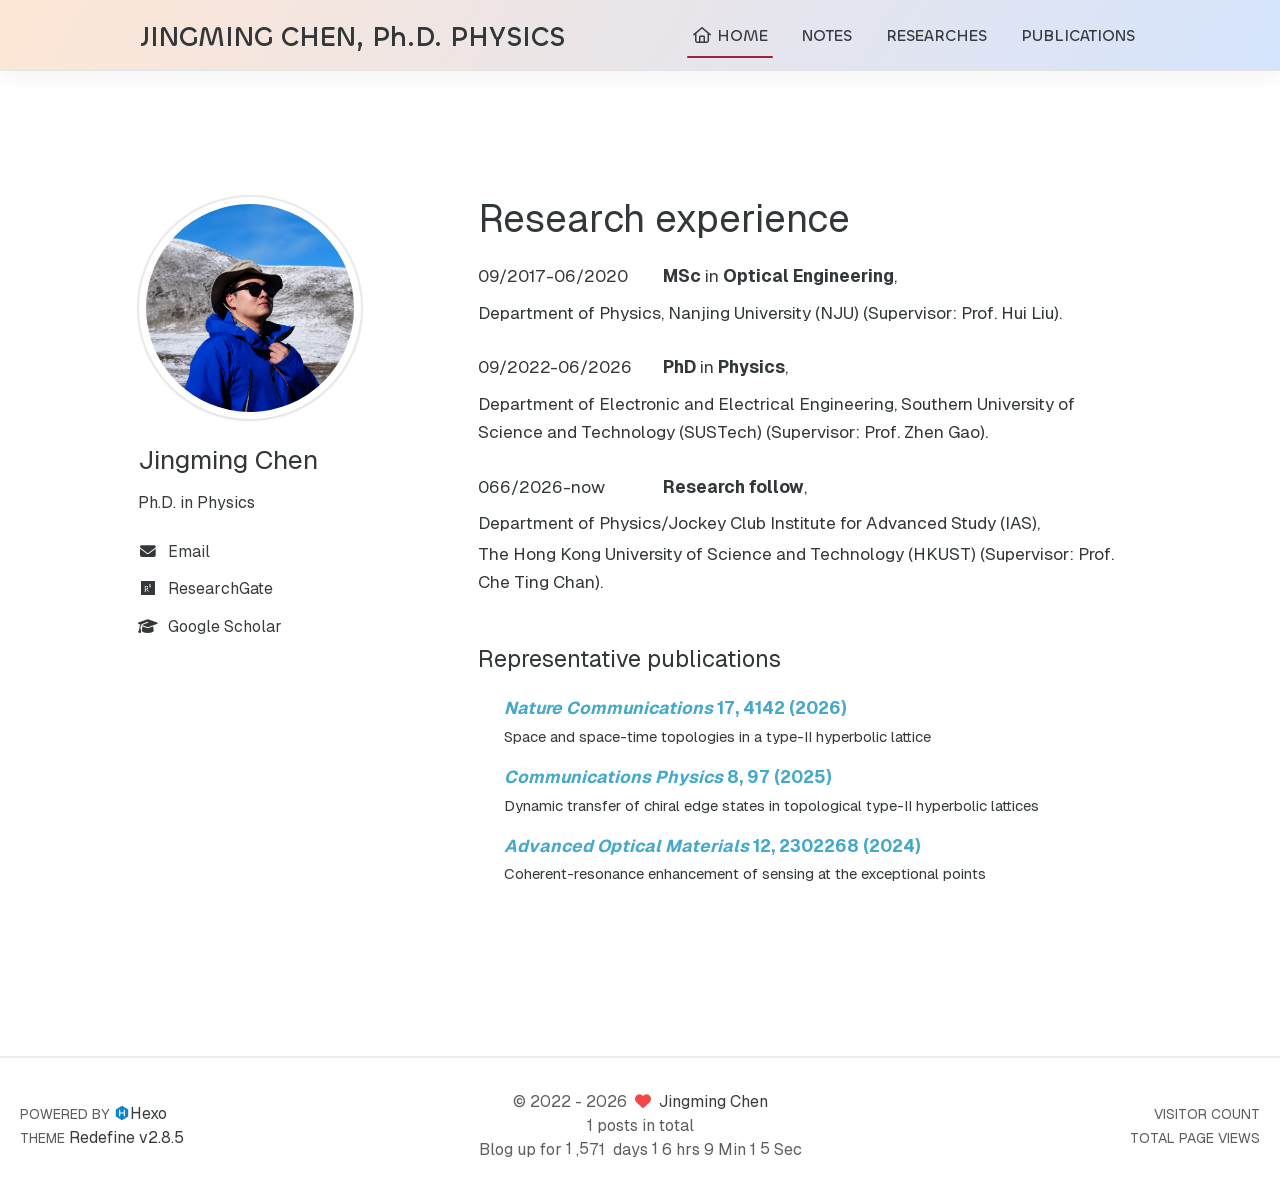
==== commit 2f7b552e: "Site updated: 2026-08-11 19:23:07" ====
--- a/index.html
+++ b/index.html
@@ -540,61 +540,42 @@
     text-align: justify;
   }
 
-  .academic-cv-section + .academic-cv-section {
-    margin-top: 34px;
-  }
-
-  .academic-cv-heading {
-    margin: 0 0 22px;
-    padding: 0 0 5px;
-    color: var(--first-text-color);
-    font-size: 1.45rem;
-    font-weight: 750;
-    line-height: 1.25;
-    border-bottom: 5px solid transparent;
-    border-image: linear-gradient(90deg, #bfd879 0%, rgba(191, 216, 121, 0.08) 92%) 1;
-  }
-
-  .academic-cv-list {
+  .academic-research-list {
     display: flex;
     flex-direction: column;
-    gap: 15px;
-  }
-
-  .academic-cv-item {
+    gap: 26px;
+  }
+
+  .academic-research-lead {
     display: grid;
-    grid-template-columns: 165px 18px minmax(0, 1fr);
-    gap: 18px;
-    align-items: start;
-  }
-
-  .academic-cv-date {
-    padding-top: 2px;
+    grid-template-columns: 165px minmax(0, 1fr);
+    gap: 20px;
+    align-items: baseline;
+  }
+
+  .academic-research-date,
+  .academic-research-degree,
+  .academic-research-affiliation {
     color: var(--first-text-color);
-    font-size: 0.98rem;
-    line-height: 1.55;
+    font-size: 1.08rem;
+    line-height: 1.65;
+  }
+
+  .academic-research-date {
     white-space: nowrap;
   }
 
-  .academic-cv-marker {
+  .academic-research-degree strong {
+    font-weight: 750;
+  }
+
+  .academic-research-affiliation {
     display: block;
-    width: 14px;
-    height: 21px;
-    margin-top: 3px;
-    background: #a31f4b;
-    clip-path: polygon(0 0, 100% 0, 100% 100%, 50% 76%, 0 100%);
-  }
-
-  .academic-cv-details {
-    color: var(--second-text-color);
-    font-size: 1rem;
-    line-height: 1.55;
-  }
-
-  .academic-cv-details strong {
-    color: var(--first-text-color);
-    font-size: 1.06rem;
-    font-weight: 750;
+    margin-top: 8px;
+  }
+
+  .academic-research-affiliation + .academic-research-affiliation {
+    margin-top: 2px;
   }
 
   .academic-featured h2 {
@@ -670,34 +651,22 @@
       text-align: left;
     }
 
-    .academic-cv-heading {
-      margin-bottom: 18px;
-      font-size: 1.3rem;
-    }
-
-    .academic-cv-list {
+    .academic-research-list {
       gap: 20px;
     }
 
-    .academic-cv-item {
-      grid-template-columns: 16px minmax(0, 1fr);
-      gap: 5px 12px;
+    .academic-research-lead {
+      display: block;
     }
 
-    .academic-cv-date {
-      grid-column: 1 / -1;
-      padding: 0;
-      font-size: 0.9rem;
+    .academic-research-date {
+      display: block;
+      margin-bottom: 2px;
     }
 
-    .academic-cv-marker {
-      grid-column: 1;
-      width: 12px;
-      height: 19px;
-    }
-
-    .academic-cv-details {
-      grid-column: 2;
+    .academic-research-date,
+    .academic-research-degree,
+    .academic-research-affiliation {
       font-size: 0.96rem;
       line-height: 1.6;
     }
@@ -734,32 +703,32 @@
   </aside>
 
   <main class="academic-about">
-    <section aria-labelledby="about-me-heading">
-      <h2 id="about-me-heading">About me</h2>
-      <div class="academic-cv-section">
-        <h3 class="academic-cv-heading">Employment History</h3>
-        <div class="academic-cv-list">
-          <div class="academic-cv-item">
-            <time class="academic-cv-date">06/2026&ndash;Present</time>
-            <span class="academic-cv-marker" aria-hidden="true"></span>
-            <div class="academic-cv-details"><strong>Research Fellow</strong>, Department of Physics and the Jockey Club Institute for Advanced Study (IAS), The Hong Kong University of Science and Technology (Supervisor: Prof. Che Ting Chan).</div>
+    <section aria-labelledby="research-experience-heading">
+      <h2 id="research-experience-heading">Research experience</h2>
+      <div class="academic-research-list">
+        <div class="academic-research-item">
+          <div class="academic-research-lead">
+            <time class="academic-research-date">09/2017-06/2020</time>
+            <div class="academic-research-degree"><strong>MSc</strong> in <strong>Optical Engineering</strong>,</div>
           </div>
+          <span class="academic-research-affiliation">Department of Physics, Nanjing University (NJU) (Supervisor: Prof. Hui Liu).</span>
         </div>
-      </div>
-
-      <div class="academic-cv-section">
-        <h3 class="academic-cv-heading">Education</h3>
-        <div class="academic-cv-list">
-          <div class="academic-cv-item">
-            <time class="academic-cv-date">09/2022&ndash;06/2026</time>
-            <span class="academic-cv-marker" aria-hidden="true"></span>
-            <div class="academic-cv-details"><strong>PhD in Physics</strong>, Department of Electronic and Electrical Engineering, Southern University of Science and Technology (Supervisor: Prof. Zhen Gao).</div>
+
+        <div class="academic-research-item">
+          <div class="academic-research-lead">
+            <time class="academic-research-date">09/2022-06/2026</time>
+            <div class="academic-research-degree"><strong>PhD</strong> in <strong>Physics</strong>,</div>
           </div>
-          <div class="academic-cv-item">
-            <time class="academic-cv-date">09/2017&ndash;06/2020</time>
-            <span class="academic-cv-marker" aria-hidden="true"></span>
-            <div class="academic-cv-details"><strong>MSc in Optical Engineering</strong>, Department of Physics, Nanjing University (Supervisor: Prof. Hui Liu).</div>
+          <span class="academic-research-affiliation">Department of Electronic and Electrical Engineering, Southern University of Science and Technology (SUSTech) (Supervisor: Prof. Zhen Gao).</span>
+        </div>
+
+        <div class="academic-research-item">
+          <div class="academic-research-lead">
+            <time class="academic-research-date">066/2026-now</time>
+            <div class="academic-research-degree"><strong>Research follow</strong>,</div>
           </div>
+          <span class="academic-research-affiliation">Department of Physics/Jockey Club Institute for Advanced Study (IAS),</span>
+          <span class="academic-research-affiliation">The Hong Kong University of Science and Technology (HKUST) (Supervisor: Prof. Che Ting Chan).</span>
         </div>
       </div>
     </section>
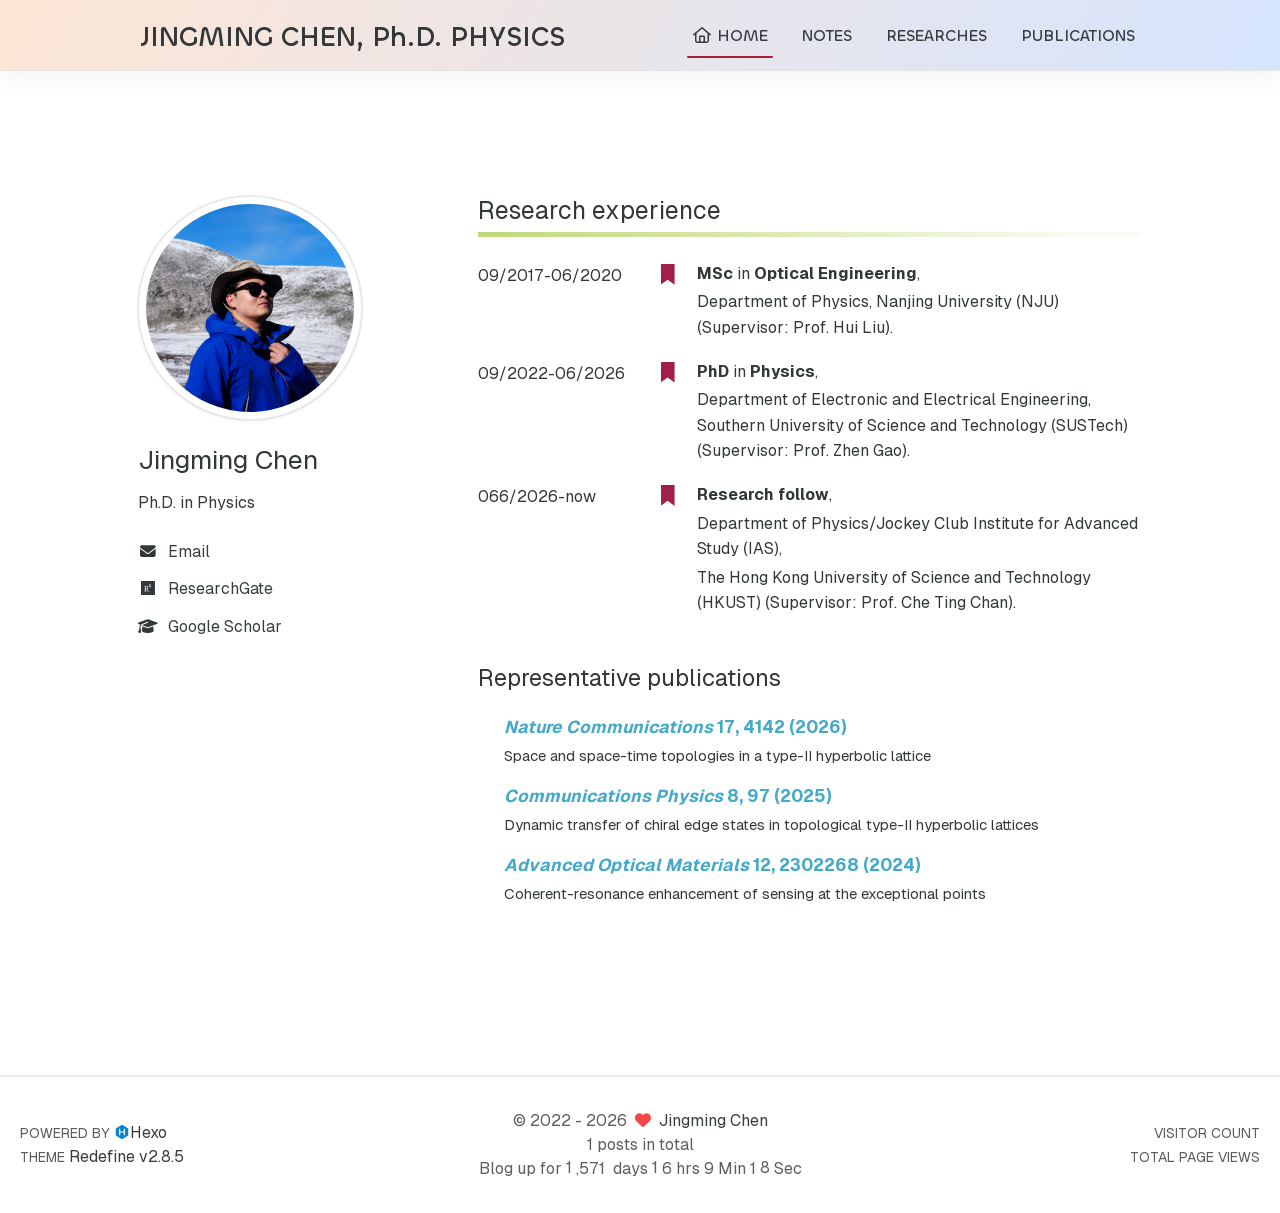
==== commit afc322d2: "Site updated: 2026-08-11 19:28:46" ====
--- a/index.html
+++ b/index.html
@@ -540,42 +540,56 @@
     text-align: justify;
   }
 
-  .academic-research-list {
+  .academic-cv-heading {
+    margin-bottom: 24px !important;
+    padding-bottom: 6px;
+    font-size: 1.55rem !important;
+    border-bottom: 5px solid transparent;
+    border-image: linear-gradient(90deg, #bfd879 0%, rgba(191, 216, 121, 0.08) 92%) 1;
+  }
+
+  .academic-cv-list {
     display: flex;
     flex-direction: column;
-    gap: 26px;
-  }
-
-  .academic-research-lead {
+    gap: 18px;
+  }
+
+  .academic-cv-item {
     display: grid;
-    grid-template-columns: 165px minmax(0, 1fr);
-    gap: 20px;
-    align-items: baseline;
-  }
-
-  .academic-research-date,
-  .academic-research-degree,
-  .academic-research-affiliation {
+    grid-template-columns: 165px 18px minmax(0, 1fr);
+    gap: 18px;
+    align-items: start;
+  }
+
+  .academic-cv-date,
+  .academic-cv-details {
     color: var(--first-text-color);
-    font-size: 1.08rem;
-    line-height: 1.65;
-  }
-
-  .academic-research-date {
+    font-size: 1rem;
+    line-height: 1.6;
+  }
+
+  .academic-cv-date {
+    padding-top: 2px;
     white-space: nowrap;
   }
 
-  .academic-research-degree strong {
+  .academic-cv-marker {
+    display: block;
+    width: 14px;
+    height: 21px;
+    margin-top: 3px;
+    background: #a31f4b;
+    clip-path: polygon(0 0, 100% 0, 100% 100%, 50% 76%, 0 100%);
+  }
+
+  .academic-cv-details strong {
     font-weight: 750;
   }
 
-  .academic-research-affiliation {
+  .academic-cv-details br {
     display: block;
-    margin-top: 8px;
-  }
-
-  .academic-research-affiliation + .academic-research-affiliation {
-    margin-top: 2px;
+    content: "";
+    margin-top: 3px;
   }
 
   .academic-featured h2 {
@@ -651,22 +665,38 @@
       text-align: left;
     }
 
-    .academic-research-list {
+    .academic-cv-heading {
+      margin-bottom: 20px !important;
+      font-size: 1.38rem !important;
+    }
+
+    .academic-cv-list {
       gap: 20px;
     }
 
-    .academic-research-lead {
+    .academic-cv-item {
+      grid-template-columns: 16px minmax(0, 1fr);
+      gap: 5px 12px;
+    }
+
+    .academic-cv-date {
       display: block;
-    }
-
-    .academic-research-date {
-      display: block;
-      margin-bottom: 2px;
-    }
-
-    .academic-research-date,
-    .academic-research-degree,
-    .academic-research-affiliation {
+      grid-column: 1 / -1;
+      padding: 0;
+    }
+
+    .academic-cv-marker {
+      grid-column: 1;
+      width: 12px;
+      height: 19px;
+    }
+
+    .academic-cv-details {
+      grid-column: 2;
+    }
+
+    .academic-cv-date,
+    .academic-cv-details {
       font-size: 0.96rem;
       line-height: 1.6;
     }
@@ -704,31 +734,24 @@
 
   <main class="academic-about">
     <section aria-labelledby="research-experience-heading">
-      <h2 id="research-experience-heading">Research experience</h2>
-      <div class="academic-research-list">
-        <div class="academic-research-item">
-          <div class="academic-research-lead">
-            <time class="academic-research-date">09/2017-06/2020</time>
-            <div class="academic-research-degree"><strong>MSc</strong> in <strong>Optical Engineering</strong>,</div>
-          </div>
-          <span class="academic-research-affiliation">Department of Physics, Nanjing University (NJU) (Supervisor: Prof. Hui Liu).</span>
+      <h2 class="academic-cv-heading" id="research-experience-heading">Research experience</h2>
+      <div class="academic-cv-list">
+        <div class="academic-cv-item">
+          <time class="academic-cv-date">09/2017-06/2020</time>
+          <span class="academic-cv-marker" aria-hidden="true"></span>
+          <div class="academic-cv-details"><strong>MSc</strong> in <strong>Optical Engineering</strong>,<br> Department of Physics, Nanjing University (NJU) (Supervisor: Prof. Hui Liu).</div>
         </div>
 
-        <div class="academic-research-item">
-          <div class="academic-research-lead">
-            <time class="academic-research-date">09/2022-06/2026</time>
-            <div class="academic-research-degree"><strong>PhD</strong> in <strong>Physics</strong>,</div>
-          </div>
-          <span class="academic-research-affiliation">Department of Electronic and Electrical Engineering, Southern University of Science and Technology (SUSTech) (Supervisor: Prof. Zhen Gao).</span>
+        <div class="academic-cv-item">
+          <time class="academic-cv-date">09/2022-06/2026</time>
+          <span class="academic-cv-marker" aria-hidden="true"></span>
+          <div class="academic-cv-details"><strong>PhD</strong> in <strong>Physics</strong>,<br> Department of Electronic and Electrical Engineering, Southern University of Science and Technology (SUSTech) (Supervisor: Prof. Zhen Gao).</div>
         </div>
 
-        <div class="academic-research-item">
-          <div class="academic-research-lead">
-            <time class="academic-research-date">066/2026-now</time>
-            <div class="academic-research-degree"><strong>Research follow</strong>,</div>
-          </div>
-          <span class="academic-research-affiliation">Department of Physics/Jockey Club Institute for Advanced Study (IAS),</span>
-          <span class="academic-research-affiliation">The Hong Kong University of Science and Technology (HKUST) (Supervisor: Prof. Che Ting Chan).</span>
+        <div class="academic-cv-item">
+          <time class="academic-cv-date">066/2026-now</time>
+          <span class="academic-cv-marker" aria-hidden="true"></span>
+          <div class="academic-cv-details"><strong>Research follow</strong>,<br> Department of Physics/Jockey Club Institute for Advanced Study (IAS),<br> The Hong Kong University of Science and Technology (HKUST) (Supervisor: Prof. Che Ting Chan).</div>
         </div>
       </div>
     </section>
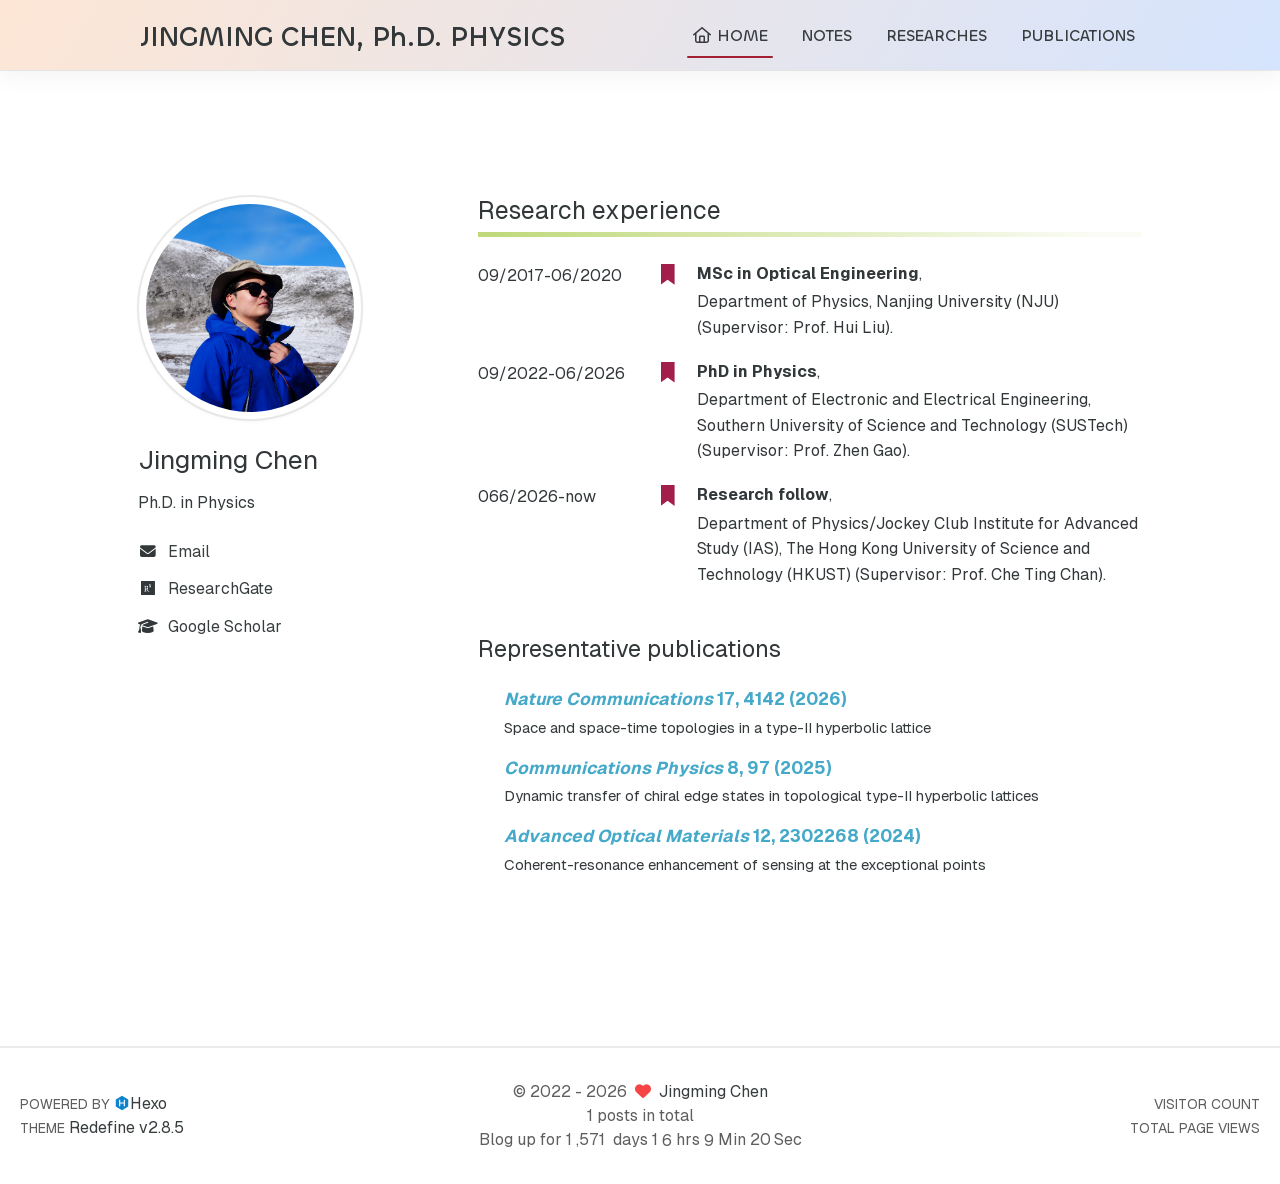
==== commit 2cf03795: "Site updated: 2026-08-11 19:37:25" ====
--- a/index.html
+++ b/index.html
@@ -739,19 +739,19 @@
         <div class="academic-cv-item">
           <time class="academic-cv-date">09/2017-06/2020</time>
           <span class="academic-cv-marker" aria-hidden="true"></span>
-          <div class="academic-cv-details"><strong>MSc</strong> in <strong>Optical Engineering</strong>,<br> Department of Physics, Nanjing University (NJU) (Supervisor: Prof. Hui Liu).</div>
+          <div class="academic-cv-details"><strong>MSc in Optical Engineering</strong>,<br> Department of Physics, Nanjing University (NJU) (Supervisor: Prof. Hui Liu).</div>
         </div>
 
         <div class="academic-cv-item">
           <time class="academic-cv-date">09/2022-06/2026</time>
           <span class="academic-cv-marker" aria-hidden="true"></span>
-          <div class="academic-cv-details"><strong>PhD</strong> in <strong>Physics</strong>,<br> Department of Electronic and Electrical Engineering, Southern University of Science and Technology (SUSTech) (Supervisor: Prof. Zhen Gao).</div>
+          <div class="academic-cv-details"><strong>PhD in Physics</strong>,<br> Department of Electronic and Electrical Engineering, Southern University of Science and Technology (SUSTech) (Supervisor: Prof. Zhen Gao).</div>
         </div>
 
         <div class="academic-cv-item">
           <time class="academic-cv-date">066/2026-now</time>
           <span class="academic-cv-marker" aria-hidden="true"></span>
-          <div class="academic-cv-details"><strong>Research follow</strong>,<br> Department of Physics/Jockey Club Institute for Advanced Study (IAS),<br> The Hong Kong University of Science and Technology (HKUST) (Supervisor: Prof. Che Ting Chan).</div>
+          <div class="academic-cv-details"><strong>Research follow</strong>,<br> Department of Physics/Jockey Club Institute for Advanced Study (IAS), The Hong Kong University of Science and Technology (HKUST) (Supervisor: Prof. Che Ting Chan).</div>
         </div>
       </div>
     </section>
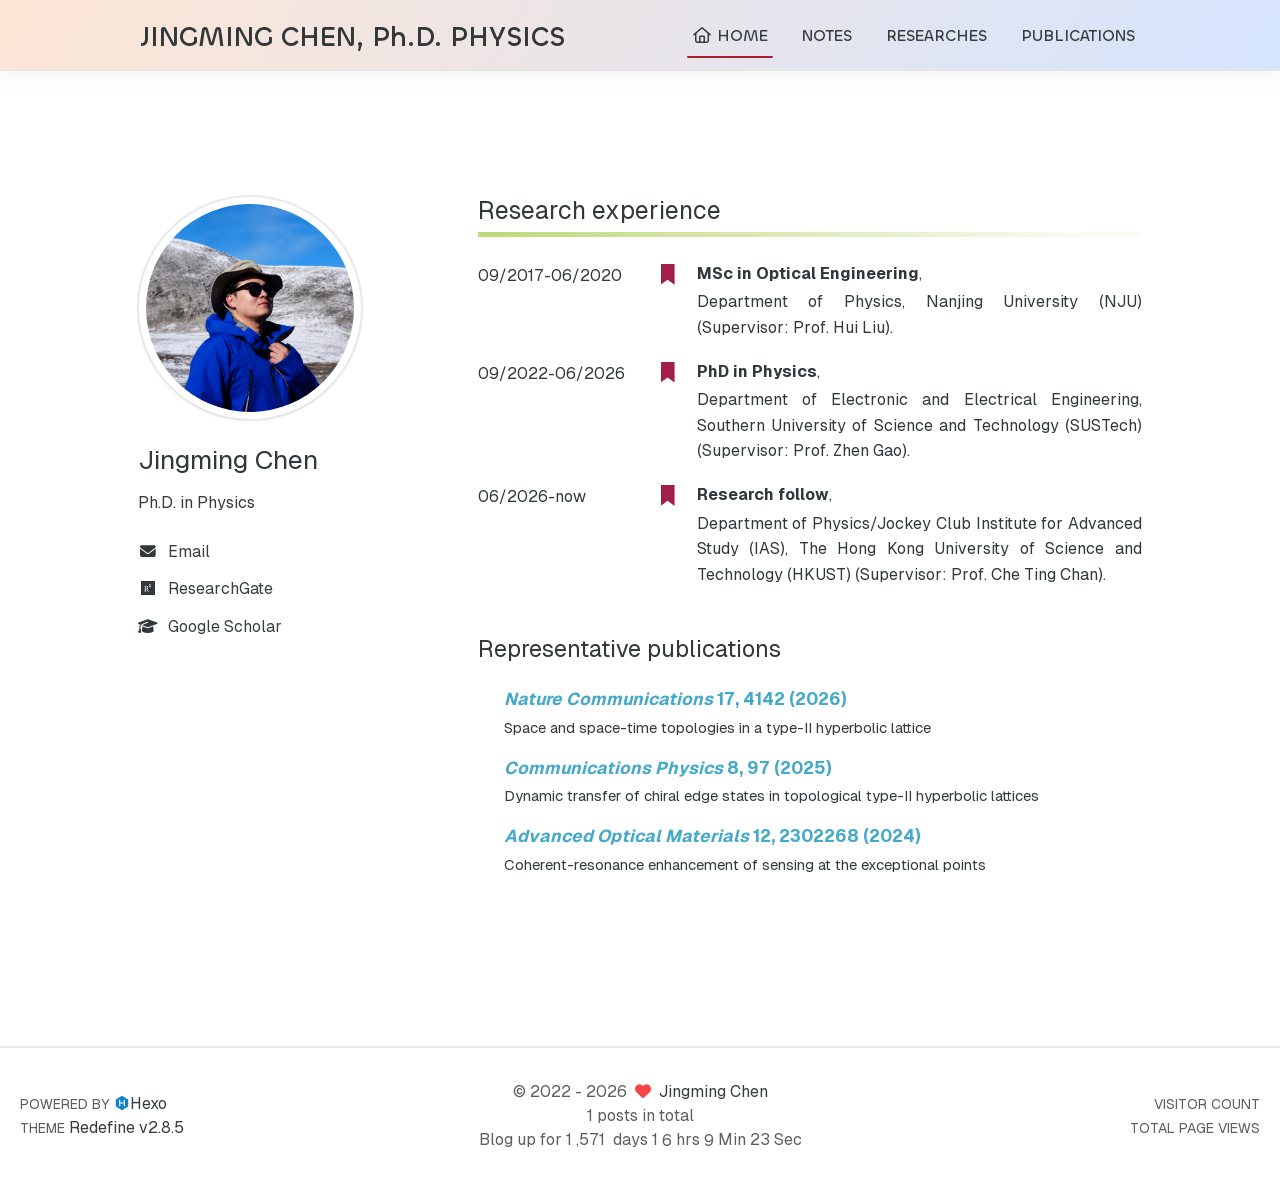
==== commit 9d6a2f1a: "Site updated: 2026-08-12 22:18:04" ====
--- a/index.html
+++ b/index.html
@@ -568,6 +568,11 @@
     line-height: 1.6;
   }
 
+  .academic-cv-details {
+    text-align: justify;
+    text-justify: inter-word;
+  }
+
   .academic-cv-date {
     padding-top: 2px;
     white-space: nowrap;
@@ -749,7 +754,7 @@
         </div>
 
         <div class="academic-cv-item">
-          <time class="academic-cv-date">066/2026-now</time>
+          <time class="academic-cv-date">06/2026-now</time>
           <span class="academic-cv-marker" aria-hidden="true"></span>
           <div class="academic-cv-details"><strong>Research follow</strong>,<br> Department of Physics/Jockey Club Institute for Advanced Study (IAS), The Hong Kong University of Science and Technology (HKUST) (Supervisor: Prof. Che Ting Chan).</div>
         </div>
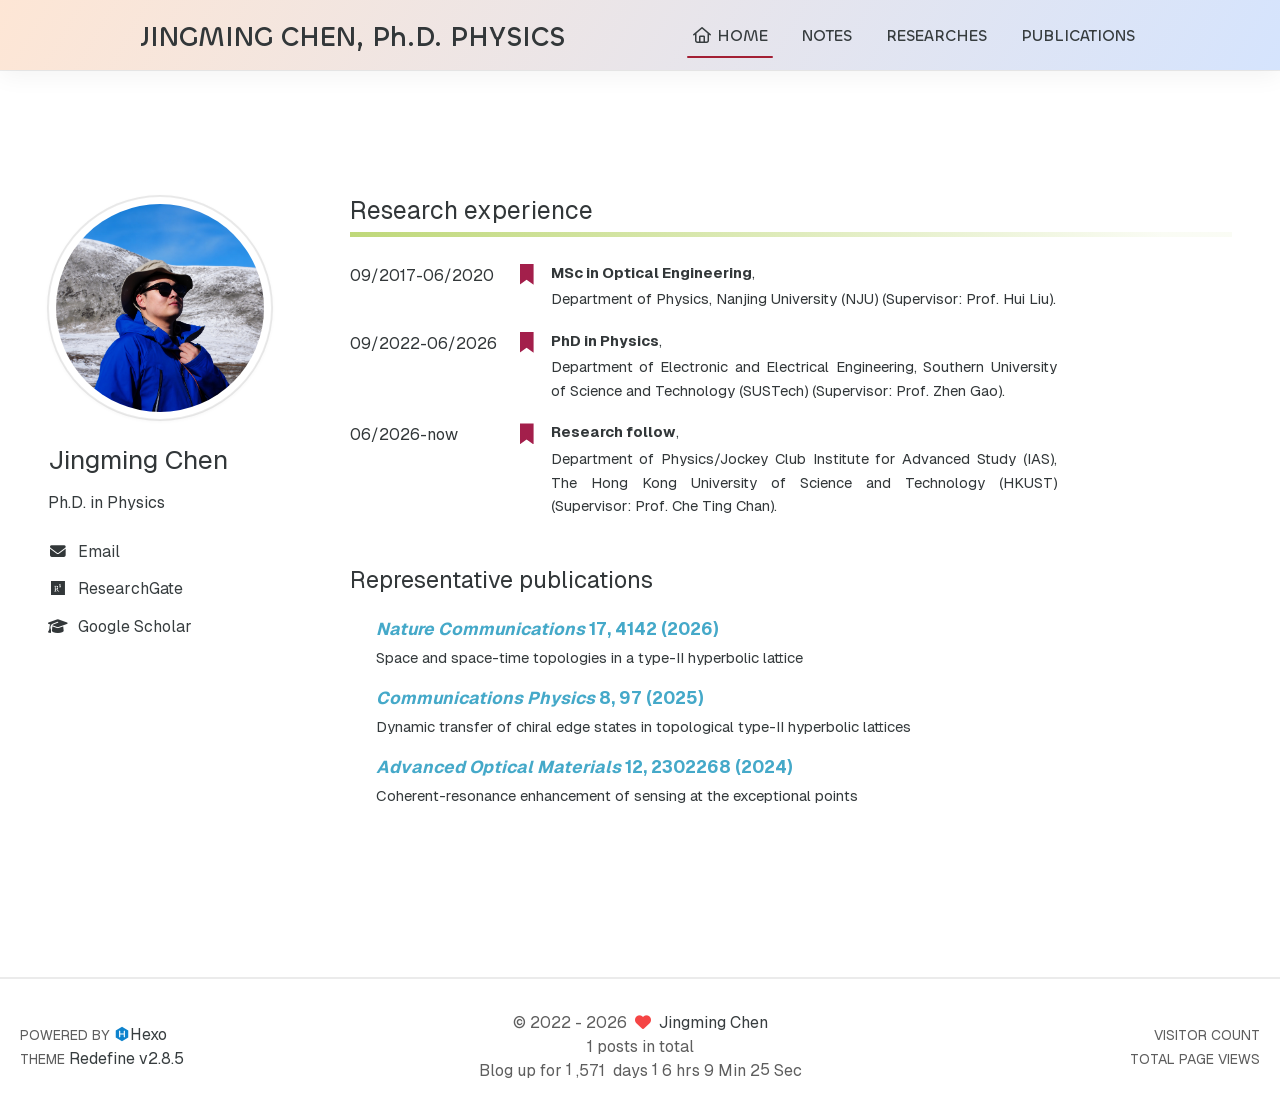
==== commit 6c8f9634: "Site updated: 2026-08-12 22:27:18" ====
--- a/index.html
+++ b/index.html
@@ -448,9 +448,14 @@
     --academic-accent-hover: #2383a2;
     display: grid;
     grid-template-columns: 250px minmax(0, 1fr);
-    gap: clamp(48px, 7vw, 92px);
+    gap: clamp(42px, 4vw, 64px);
     align-items: start;
     padding: clamp(42px, 7vw, 88px) 10px clamp(52px, 8vw, 96px);
+  }
+
+  .main-content:has(.academic-home) {
+    width: min(94vw, 1380px) !important;
+    max-width: 1380px !important;
   }
 
   .academic-profile {
@@ -556,8 +561,8 @@
 
   .academic-cv-item {
     display: grid;
-    grid-template-columns: 165px 18px minmax(0, 1fr);
-    gap: 18px;
+    grid-template-columns: 155px 16px minmax(0, 1fr);
+    gap: 15px;
     align-items: start;
   }
 
@@ -569,7 +574,15 @@
   }
 
   .academic-cv-details {
+    font-size: 0.92rem;
+  }
+
+  .academic-cv-affiliation {
+    display: block;
+    width: min(100%, 506px);
+    margin-top: 3px;
     text-align: justify;
+    text-align-last: left;
     text-justify: inter-word;
   }
 
@@ -698,6 +711,12 @@
 
     .academic-cv-details {
       grid-column: 2;
+    }
+
+    .academic-cv-affiliation {
+      width: 100%;
+      text-align: left;
+      text-align-last: auto;
     }
 
     .academic-cv-date,
@@ -744,19 +763,19 @@
         <div class="academic-cv-item">
           <time class="academic-cv-date">09/2017-06/2020</time>
           <span class="academic-cv-marker" aria-hidden="true"></span>
-          <div class="academic-cv-details"><strong>MSc in Optical Engineering</strong>,<br> Department of Physics, Nanjing University (NJU) (Supervisor: Prof. Hui Liu).</div>
+          <div class="academic-cv-details"><strong>MSc in Optical Engineering</strong>,<span class="academic-cv-affiliation">Department of Physics, Nanjing University (NJU) (Supervisor: Prof. Hui Liu).</span></div>
         </div>
 
         <div class="academic-cv-item">
           <time class="academic-cv-date">09/2022-06/2026</time>
           <span class="academic-cv-marker" aria-hidden="true"></span>
-          <div class="academic-cv-details"><strong>PhD in Physics</strong>,<br> Department of Electronic and Electrical Engineering, Southern University of Science and Technology (SUSTech) (Supervisor: Prof. Zhen Gao).</div>
+          <div class="academic-cv-details"><strong>PhD in Physics</strong>,<span class="academic-cv-affiliation">Department of Electronic and Electrical Engineering, Southern University of Science and Technology (SUSTech) (Supervisor: Prof. Zhen Gao).</span></div>
         </div>
 
         <div class="academic-cv-item">
           <time class="academic-cv-date">06/2026-now</time>
           <span class="academic-cv-marker" aria-hidden="true"></span>
-          <div class="academic-cv-details"><strong>Research follow</strong>,<br> Department of Physics/Jockey Club Institute for Advanced Study (IAS), The Hong Kong University of Science and Technology (HKUST) (Supervisor: Prof. Che Ting Chan).</div>
+          <div class="academic-cv-details"><strong>Research follow</strong>,<span class="academic-cv-affiliation">Department of Physics/Jockey Club Institute for Advanced Study (IAS), The Hong Kong University of Science and Technology (HKUST) (Supervisor: Prof. Che Ting Chan).</span></div>
         </div>
       </div>
     </section>
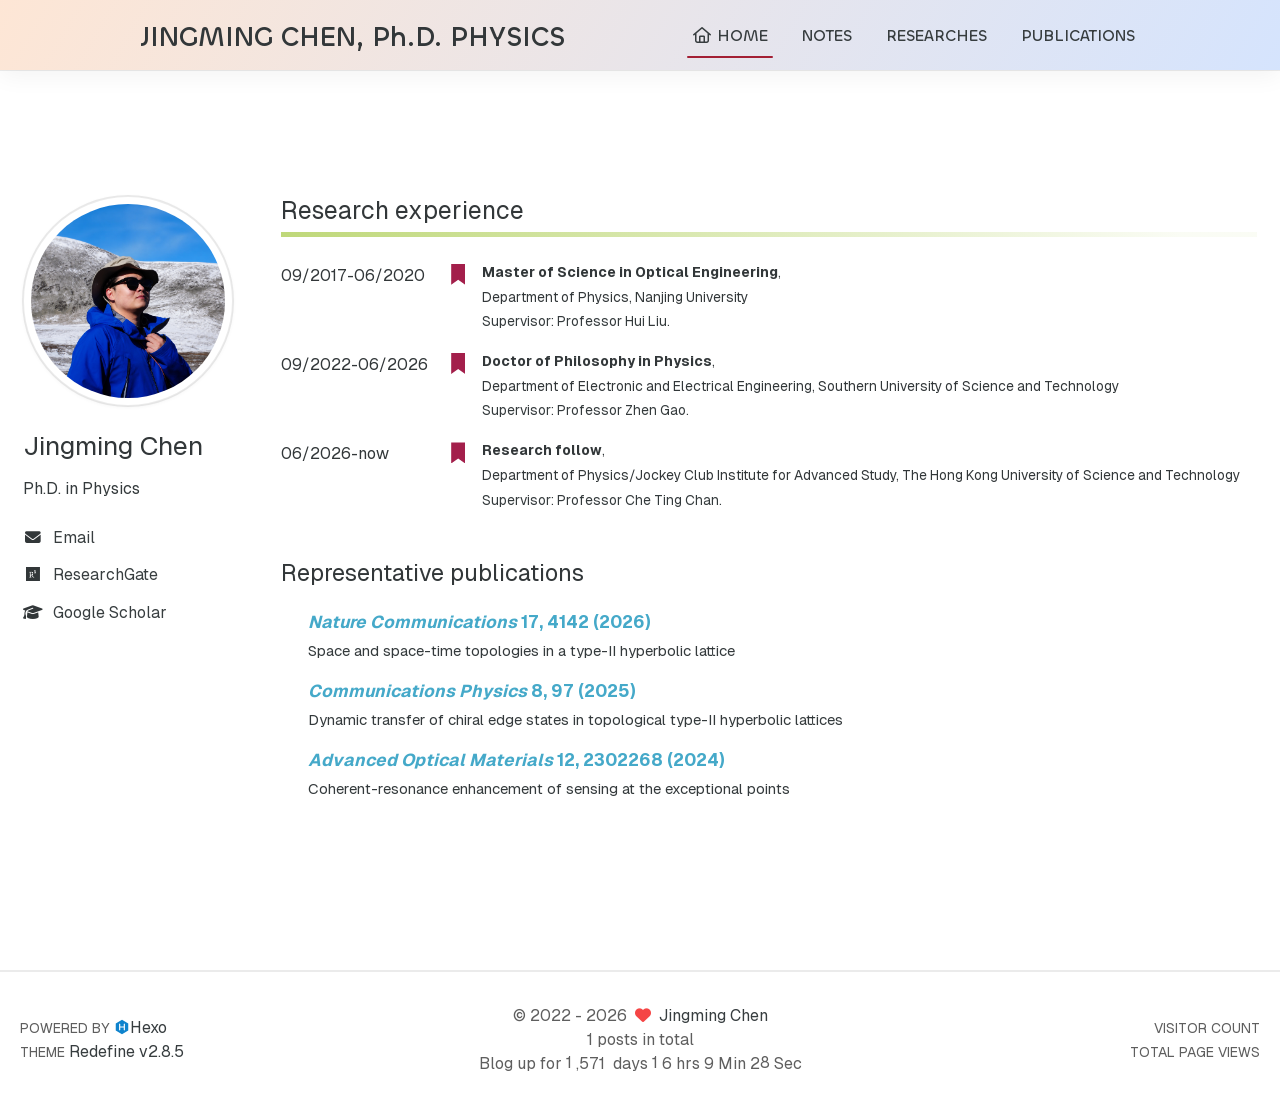
==== commit 5e96e234: "Site updated: 2026-08-17 09:26:02" ====
--- a/index.html
+++ b/index.html
@@ -447,15 +447,15 @@
     --academic-accent: #45a9c9;
     --academic-accent-hover: #2383a2;
     display: grid;
-    grid-template-columns: 250px minmax(0, 1fr);
-    gap: clamp(42px, 4vw, 64px);
+    grid-template-columns: 220px minmax(0, 1fr);
+    gap: clamp(32px, 3vw, 48px);
     align-items: start;
     padding: clamp(42px, 7vw, 88px) 10px clamp(52px, 8vw, 96px);
   }
 
   .main-content:has(.academic-home) {
-    width: min(94vw, 1380px) !important;
-    max-width: 1380px !important;
+    width: min(98vw, 1500px) !important;
+    max-width: 1500px !important;
   }
 
   .academic-profile {
@@ -463,8 +463,8 @@
   }
 
   .academic-avatar-frame {
-    width: 224px;
-    height: 224px;
+    width: 210px;
+    height: 210px;
     margin-bottom: 24px;
     padding: 7px;
     overflow: hidden;
@@ -574,16 +574,22 @@
   }
 
   .academic-cv-details {
-    font-size: 0.92rem;
+    font-size: 0.86rem;
   }
 
   .academic-cv-affiliation {
     display: block;
-    width: min(100%, 506px);
+    width: 100%;
     margin-top: 3px;
-    text-align: justify;
-    text-align-last: left;
-    text-justify: inter-word;
+    white-space: nowrap;
+  }
+
+  .academic-cv-supervisor {
+    display: block;
+    margin-top: 3px;
+    color: var(--second-text-color);
+    font-size: 0.86rem;
+    line-height: 1.55;
   }
 
   .academic-cv-date {
@@ -652,6 +658,12 @@
     font-weight: 400;
   }
 
+  @media (min-width: 761px) and (max-width: 1100px) {
+    .academic-cv-affiliation {
+      white-space: normal;
+    }
+  }
+
   @media (max-width: 760px) {
     .academic-home {
       display: block;
@@ -715,8 +727,13 @@
 
     .academic-cv-affiliation {
       width: 100%;
+      white-space: normal;
       text-align: left;
       text-align-last: auto;
+    }
+
+    .academic-cv-supervisor {
+      font-size: 0.96rem;
     }
 
     .academic-cv-date,
@@ -763,19 +780,19 @@
         <div class="academic-cv-item">
           <time class="academic-cv-date">09/2017-06/2020</time>
           <span class="academic-cv-marker" aria-hidden="true"></span>
-          <div class="academic-cv-details"><strong>MSc in Optical Engineering</strong>,<span class="academic-cv-affiliation">Department of Physics, Nanjing University (NJU) (Supervisor: Prof. Hui Liu).</span></div>
+          <div class="academic-cv-details"><strong>Master of Science in Optical Engineering</strong>,<span class="academic-cv-affiliation">Department of Physics, Nanjing University</span><span class="academic-cv-supervisor">Supervisor: Professor Hui Liu.</span></div>
         </div>
 
         <div class="academic-cv-item">
           <time class="academic-cv-date">09/2022-06/2026</time>
           <span class="academic-cv-marker" aria-hidden="true"></span>
-          <div class="academic-cv-details"><strong>PhD in Physics</strong>,<span class="academic-cv-affiliation">Department of Electronic and Electrical Engineering, Southern University of Science and Technology (SUSTech) (Supervisor: Prof. Zhen Gao).</span></div>
+          <div class="academic-cv-details"><strong>Doctor of Philosophy in Physics</strong>,<span class="academic-cv-affiliation">Department of Electronic and Electrical Engineering, Southern University of Science and Technology</span><span class="academic-cv-supervisor">Supervisor: Professor Zhen Gao.</span></div>
         </div>
 
         <div class="academic-cv-item">
           <time class="academic-cv-date">06/2026-now</time>
           <span class="academic-cv-marker" aria-hidden="true"></span>
-          <div class="academic-cv-details"><strong>Research follow</strong>,<span class="academic-cv-affiliation">Department of Physics/Jockey Club Institute for Advanced Study (IAS), The Hong Kong University of Science and Technology (HKUST) (Supervisor: Prof. Che Ting Chan).</span></div>
+          <div class="academic-cv-details"><strong>Research follow</strong>,<span class="academic-cv-affiliation">Department of Physics/Jockey Club Institute for Advanced Study, The Hong Kong University of Science and Technology</span><span class="academic-cv-supervisor">Supervisor: Professor Che Ting Chan.</span></div>
         </div>
       </div>
     </section>
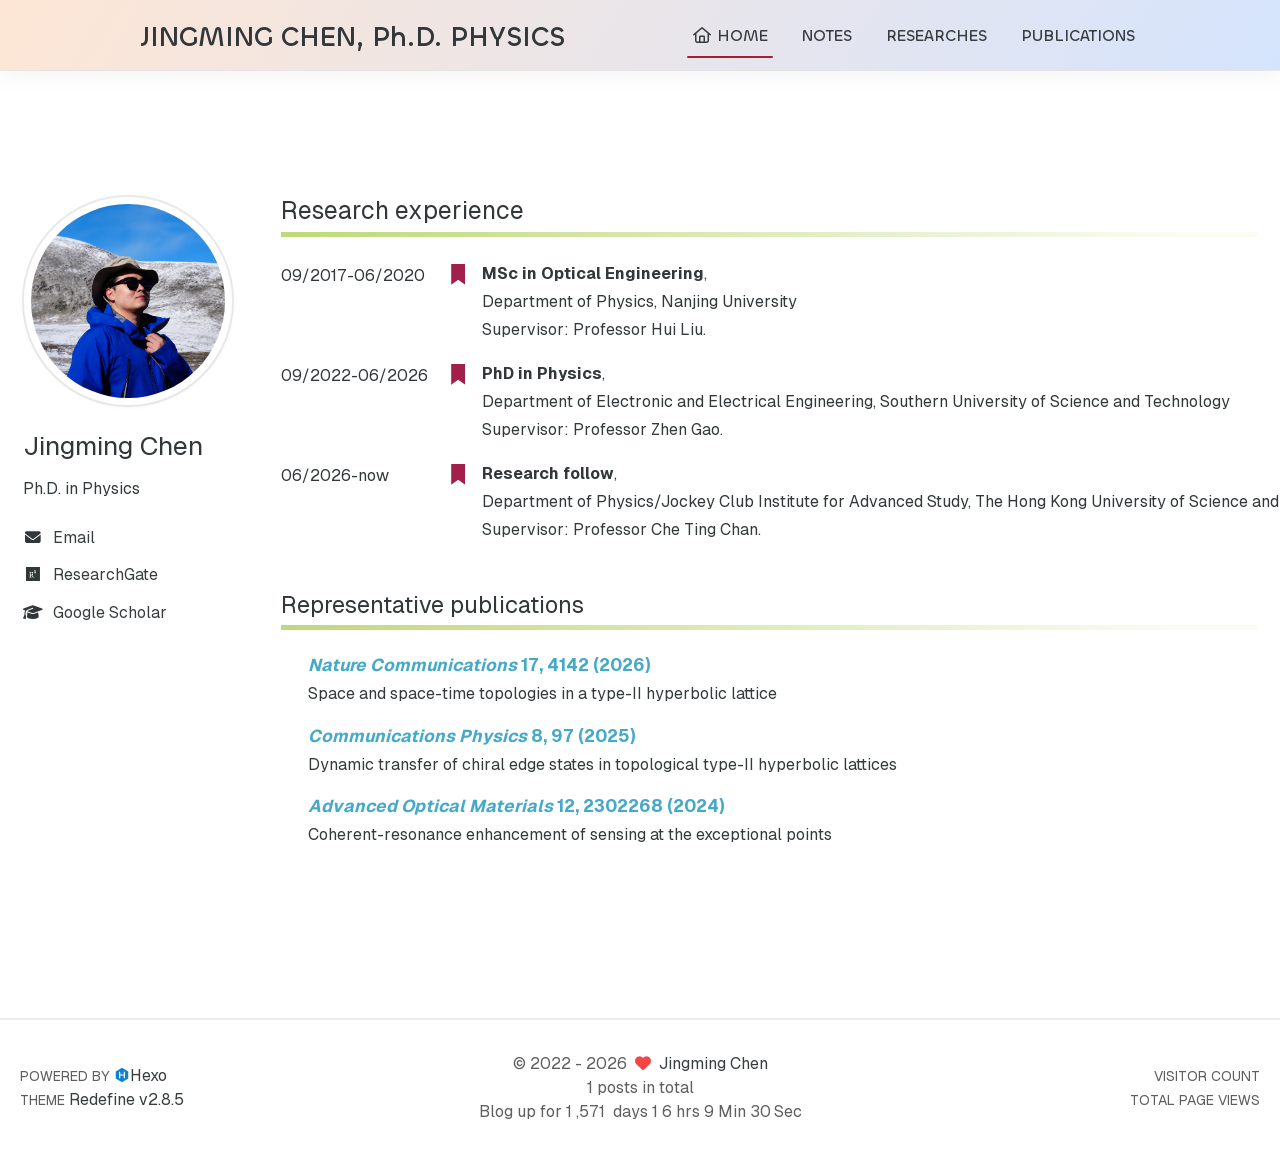
==== commit c5c81f53: "Site updated: 2026-08-17 10:51:26" ====
--- a/index.html
+++ b/index.html
@@ -574,7 +574,7 @@
   }
 
   .academic-cv-details {
-    font-size: 0.86rem;
+    font-size: 1rem;
   }
 
   .academic-cv-affiliation {
@@ -588,7 +588,7 @@
     display: block;
     margin-top: 3px;
     color: var(--second-text-color);
-    font-size: 0.86rem;
+    font-size: 1rem;
     line-height: 1.55;
   }
 
@@ -618,7 +618,10 @@
 
   .academic-featured h2 {
     margin-bottom: 22px;
+    padding-bottom: 6px;
     font-size: 1.48rem;
+    border-bottom: 5px solid transparent;
+    border-image: linear-gradient(90deg, #bfd879 0%, rgba(191, 216, 121, 0.08) 92%) 1;
   }
 
   .academic-publications {
@@ -654,7 +657,7 @@
     display: block;
     margin-top: 3px;
     color: var(--second-text-color);
-    font-size: 0.93rem;
+    font-size: 1rem;
     font-weight: 400;
   }
 
@@ -780,13 +783,13 @@
         <div class="academic-cv-item">
           <time class="academic-cv-date">09/2017-06/2020</time>
           <span class="academic-cv-marker" aria-hidden="true"></span>
-          <div class="academic-cv-details"><strong>Master of Science in Optical Engineering</strong>,<span class="academic-cv-affiliation">Department of Physics, Nanjing University</span><span class="academic-cv-supervisor">Supervisor: Professor Hui Liu.</span></div>
+          <div class="academic-cv-details"><strong>MSc in Optical Engineering</strong>,<span class="academic-cv-affiliation">Department of Physics, Nanjing University</span><span class="academic-cv-supervisor">Supervisor: Professor Hui Liu.</span></div>
         </div>
 
         <div class="academic-cv-item">
           <time class="academic-cv-date">09/2022-06/2026</time>
           <span class="academic-cv-marker" aria-hidden="true"></span>
-          <div class="academic-cv-details"><strong>Doctor of Philosophy in Physics</strong>,<span class="academic-cv-affiliation">Department of Electronic and Electrical Engineering, Southern University of Science and Technology</span><span class="academic-cv-supervisor">Supervisor: Professor Zhen Gao.</span></div>
+          <div class="academic-cv-details"><strong>PhD in Physics</strong>,<span class="academic-cv-affiliation">Department of Electronic and Electrical Engineering, Southern University of Science and Technology</span><span class="academic-cv-supervisor">Supervisor: Professor Zhen Gao.</span></div>
         </div>
 
         <div class="academic-cv-item">
